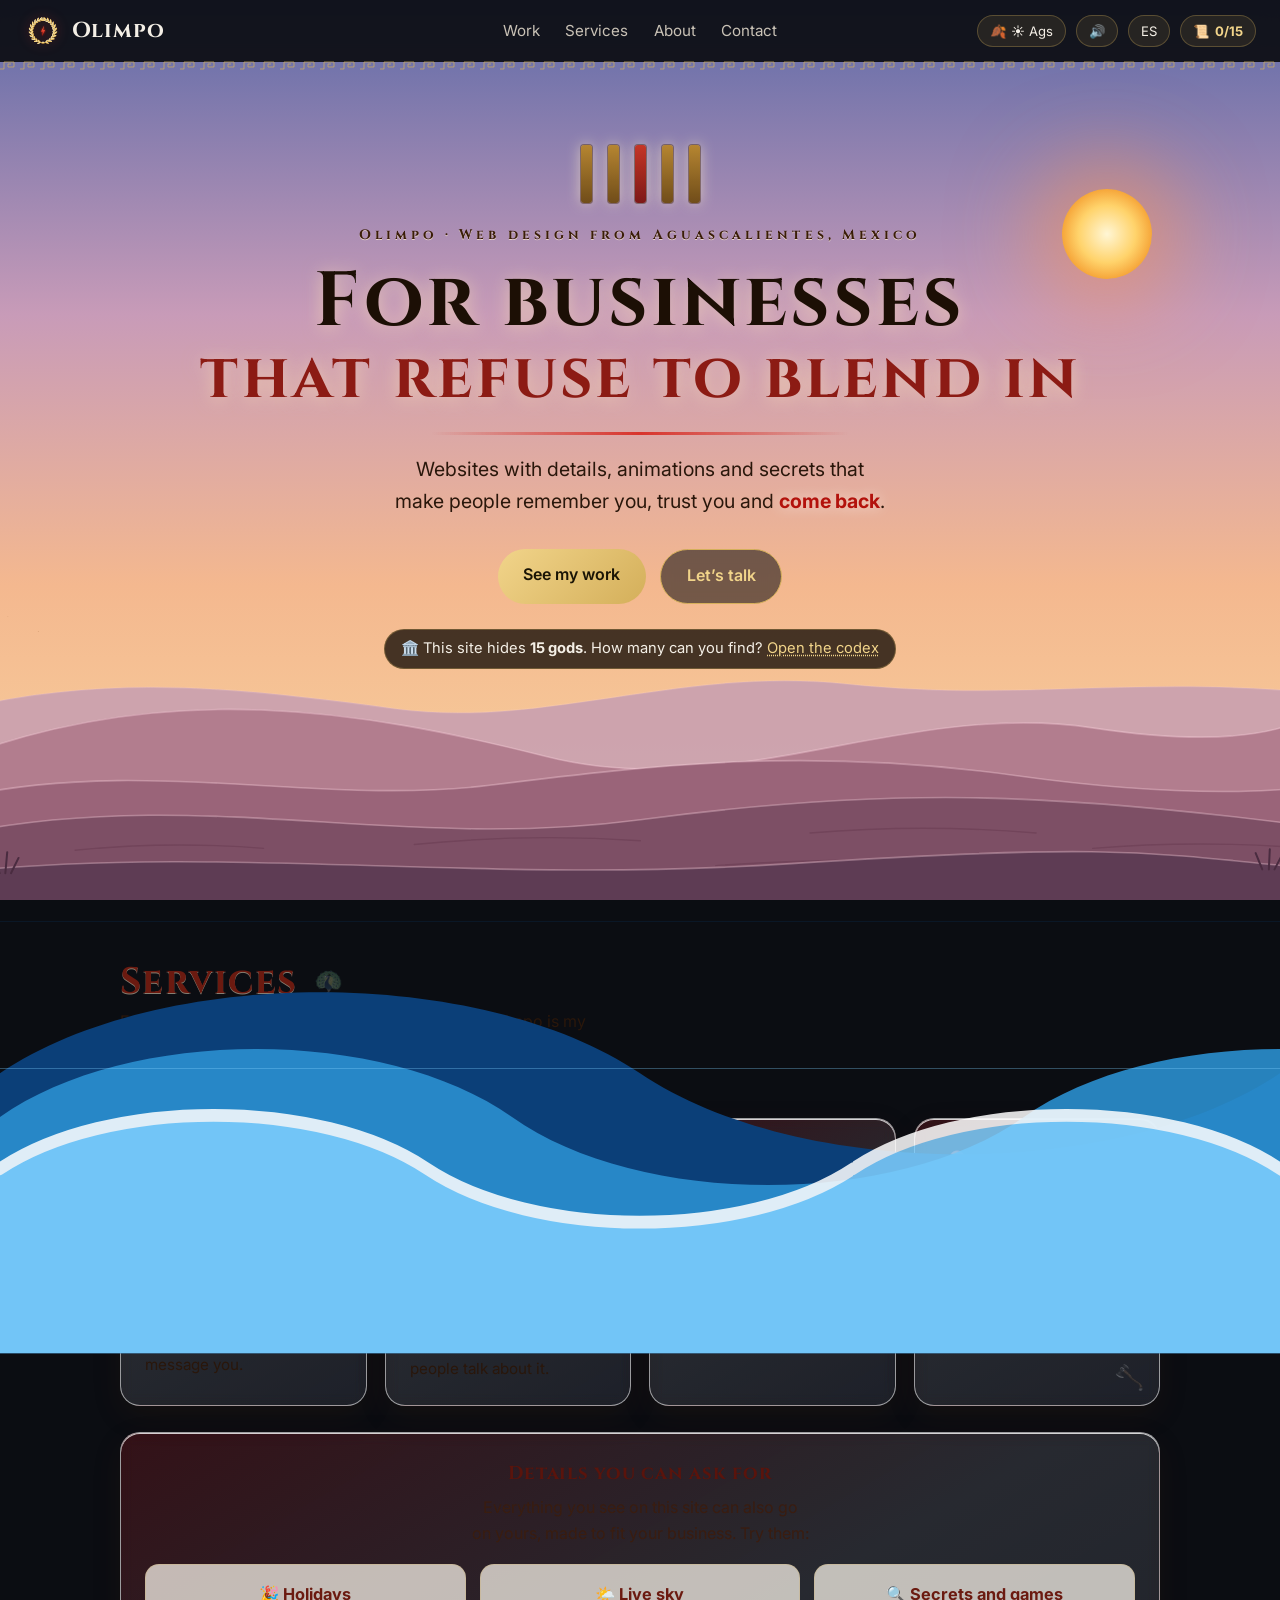
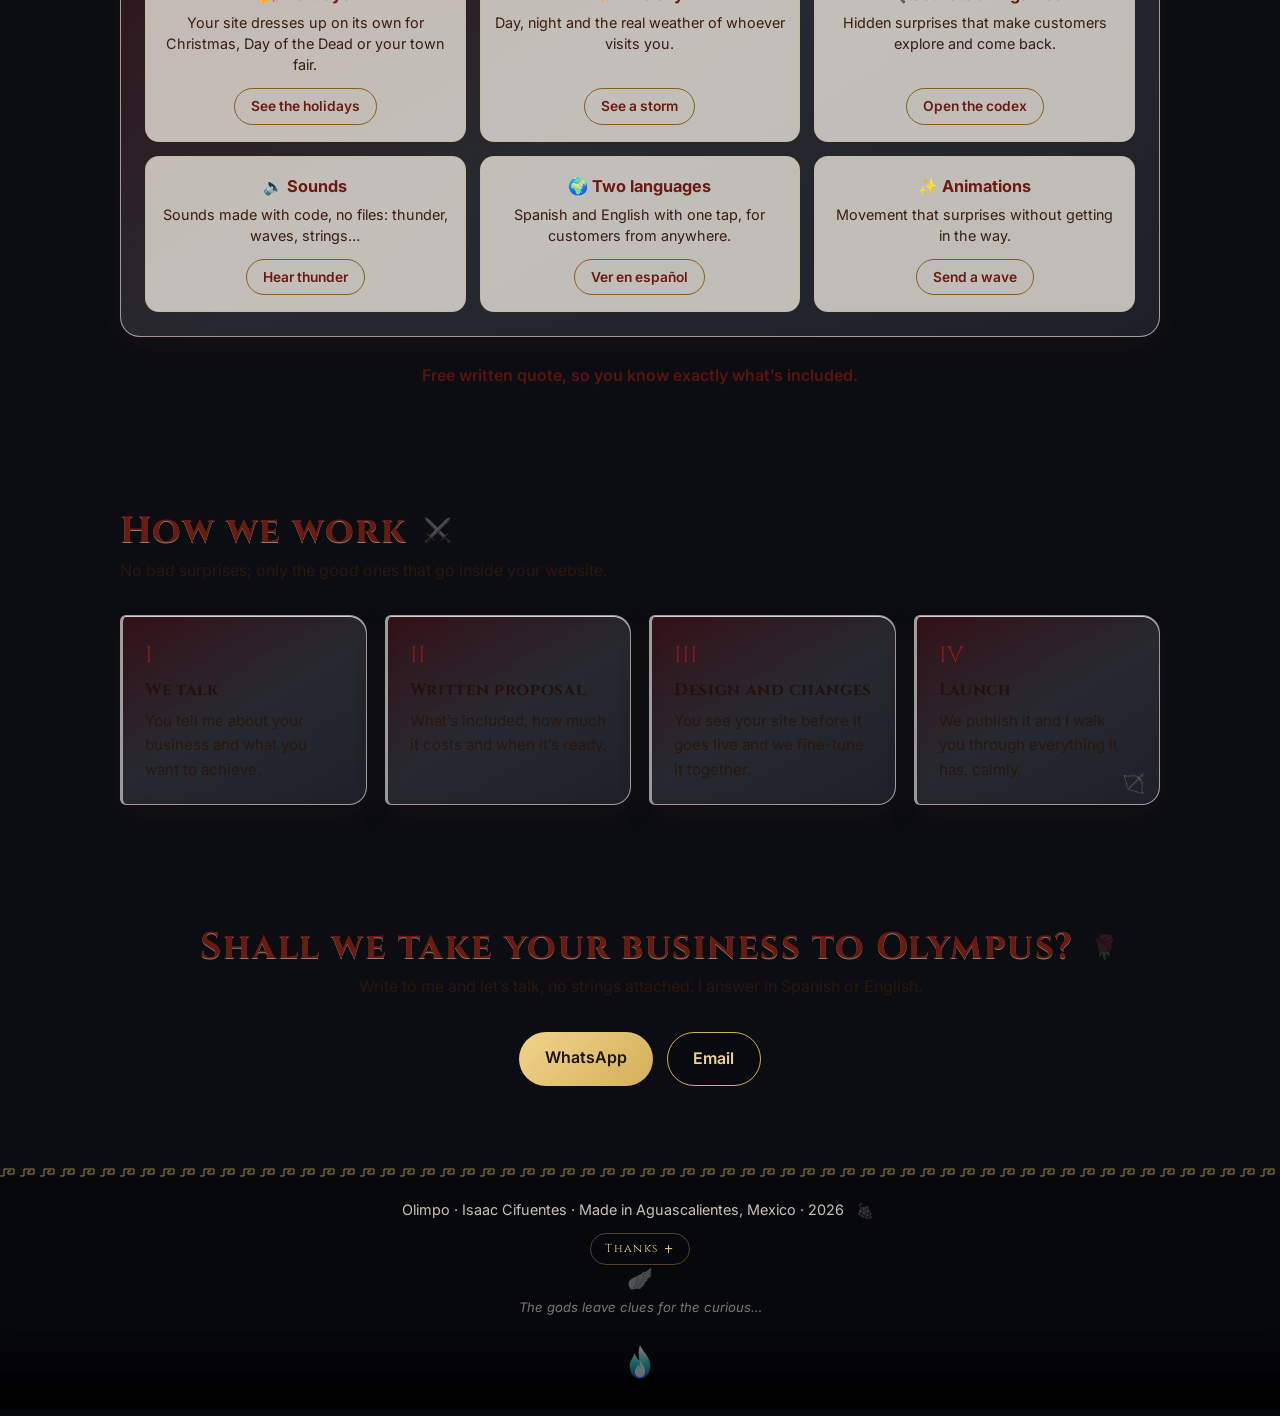
==== index.html @ 86f8772b "Cadena en U, sonido de acero, luna despejada, rueda con base real y cohetes solo del cielo - Cadenas" ====
<!doctype html>
<html lang="es">
<head>
<meta charset="utf-8">
<meta name="viewport" content="width=device-width, initial-scale=1">
<title>Olimpo · Diseño web en Aguascalientes</title>
<meta name="description" content="Olimpo, de Isaac Cifuentes: páginas web para negocios de Aguascalientes que no quieren ser uno más. Con detalles, animaciones y secretos para los curiosos.">
<meta property="og:type" content="website">
<meta property="og:url" content="https://codecap2.github.io/">
<meta property="og:title" content="Olimpo · Para negocios que no quieren ser uno más">
<meta property="og:description" content="Páginas web hechas en Aguascalientes, con detalles, animaciones y secretos para los curiosos. ¿Te atreves a explorar el Olimpo?">
<meta property="og:image" content="https://codecap2.github.io/img/vista-previa.png?v=5">
<meta property="og:image:alt" content="Olimpo · Para negocios que no quieren ser uno más · Diseño web en Aguascalientes">
<meta property="og:image:width" content="1200">
<meta property="og:image:height" content="630">
<meta name="twitter:card" content="summary_large_image">
<meta name="theme-color" content="#0b0d12">
<link rel="icon" href="img/favicon.svg" type="image/svg+xml">
<link rel="preconnect" href="https://fonts.googleapis.com">
<link rel="preconnect" href="https://fonts.gstatic.com" crossorigin>
<link href="https://fonts.googleapis.com/css2?family=Cinzel:wght@500;700&family=Inter:wght@400;500;600&display=swap" rel="stylesheet">
<link rel="stylesheet" href="css/estilo.css?v=20261105q">
</head>
<body class="noche">
<svg width="0" height="0" style="position:absolute" aria-hidden="true">
  <defs>
    <linearGradient id="gHielo" x1="0" y1="0" x2="1" y2="1"><stop offset="0" stop-color="#f2fbff"/><stop offset=".45" stop-color="#9edcff"/><stop offset="1" stop-color="#2f7fc1"/></linearGradient>
    <linearGradient id="gMango" x1="0" y1="0" x2="1" y2="0"><stop offset="0" stop-color="#5a3519"/><stop offset=".5" stop-color="#8a5a2e"/><stop offset="1" stop-color="#4a2a12"/></linearGradient>
    <linearGradient id="gPiedra" x1="0" y1="0" x2="1" y2="1"><stop offset="0" stop-color="#cfc9bf"/><stop offset=".45" stop-color="#8d877e"/><stop offset="1" stop-color="#4f4a44"/></linearGradient>
    <symbol id="iHacha" viewBox="0 0 64 64">
      <!-- Hacha de piedra: mango de madera con cuero, cabeza de piedra tallada amarrada con cuerda -->
      <rect x="35" y="5" width="6" height="56" rx="2.2" fill="url(#gMango)" stroke="#2e1a0a" stroke-width="1"/>
      <path d="M34.6 44 h6.8 M34.6 47.5 h6.8 M34.6 51 h6.8 M34.6 54.5 h6.8" stroke="#3a2412" stroke-width="1.6" opacity=".7"/>
      <path d="M36 8 L22 4.5 L12 8 Q6.5 19 9.5 32.5 L21 30 L36 23 Z" fill="url(#gPiedra)" stroke="#3a3632" stroke-width="1.1" stroke-linejoin="round"/>
      <path d="M12 8 Q6.5 19 9.5 32.5" stroke="#e8e3da" stroke-width="1.4" fill="none" opacity=".8"/>
      <path d="M16 12 l3 2 M14 20 l4 1 M17 26 l3 -1 M24 10 l2 3 M26 19 l3 1" stroke="#5e5952" stroke-width="1" opacity=".75" stroke-linecap="round"/>
      <circle cx="21" cy="16" r=".9" fill="#5e5952"/><circle cx="27" cy="24" r=".8" fill="#5e5952"/><circle cx="15" cy="27" r=".7" fill="#e8e3da"/>
      <path d="M33.5 9 L42.5 13 M33.5 13 L42.5 9 M33.5 17 L42.5 21 M33.5 21 L42.5 17" stroke="#c9a26a" stroke-width="1.5" stroke-linecap="round"/>
    </symbol>
    <symbol id="iHachaHielo" viewBox="0 0 64 64">
      <rect x="35" y="5" width="6" height="56" rx="2.2" fill="#a9dcf5" stroke="#5aa8d8" stroke-width="1"/>
      <path d="M36 8 L22 4.5 L12 8 Q6.5 19 9.5 32.5 L21 30 L36 23 Z" fill="url(#gHielo)" stroke="#e6f7ff" stroke-width="1.2" stroke-linejoin="round"/>
      <path d="M12 8 Q6.5 19 9.5 32.5" stroke="#ffffff" stroke-width="2" fill="none"/>
      <path d="M18 10 l4 8 M24 9 l3 6 M14 22 l6 3" stroke="#ffffff" stroke-width="1" opacity=".7"/>
      <path d="M33.5 9 L42.5 13 M33.5 13 L42.5 9 M33.5 17 L42.5 21 M33.5 21 L42.5 17" stroke="#e6f7ff" stroke-width="1.5" stroke-linecap="round"/>
    </symbol>
  </defs>
</svg>

<div id="escenario" aria-hidden="true">
  <div class="capa c-noche"></div><div class="capa c-amanecer"></div><div class="capa c-dia"></div><div class="capa c-atardecer"></div>
  <div class="nube" style="top:10vh;animation-delay:-10s"></div>
  <div class="nube" style="top:22vh;animation-delay:-45s;transform:scale(.7)"></div>
  <canvas id="particulas"></canvas>
  <div id="paisaje">
    <!-- Una ventana al desierto del Olimpo: cinco capas de dunas, de las más lejanas (claras y brumosas) a las de enfrente, y aves.
         Cada capa se mueve distinto con el cursor y al bajar (paralaje), para que se sienta la profundidad. -->
    <svg class="capa-p p-montes" viewBox="0 0 1440 320" preserveAspectRatio="none">
      <path class="m1" d="M0 150 C 160 118 300 132 460 150 S 760 112 940 128 S 1240 120 1440 136 V320 H0Z"/>
      <path class="cresta" d="M0 150 C 160 118 300 132 460 150 S 760 112 940 128 S 1240 120 1440 136"/>
    </svg>
    <svg class="capa-p p-lejos dunas" viewBox="0 0 1440 320" preserveAspectRatio="none">
      <path class="d1" d="M0 170 C 220 90 420 120 620 170 S 1000 110 1200 140 1440 120 1440 120 V320 H0Z"/>
      <path class="cresta" d="M0 170 C 220 90 420 120 620 170 S 1000 110 1200 140 1440 120 1440 120"/>
    </svg>
    <svg class="capa-p p-medio" viewBox="0 0 1440 320" preserveAspectRatio="none">
      
      <path class="d2" d="M0 212 C 200 170 380 222 560 200 S 900 160 1120 190 1440 200 1440 200 V320 H0Z"/>
      <path class="cresta" d="M0 212 C 200 170 380 222 560 200 S 900 160 1120 190 1440 200 1440 200"/>
    </svg>
    <svg class="capa-p p-cerca" viewBox="0 0 1440 320" preserveAspectRatio="none">
      <path class="d3" d="M0 250 C 260 200 460 270 720 236 S 1150 206 1440 244 V320 H0Z"/>
      <path class="cresta" d="M0 250 C 260 200 460 270 720 236 S 1150 206 1440 244"/>
      <path class="ondas" d="M120 268 Q220 258 320 266 M480 262 Q600 250 720 258 M900 250 Q1020 240 1140 250 M1200 266 Q1300 258 1400 264 M260 290 Q380 280 500 288 M800 284 Q940 274 1080 282"/>
    </svg>
    <svg class="capa-p p-frente" viewBox="0 0 1440 320" preserveAspectRatio="none">
      <path class="d4" d="M0 290 C 300 262 540 304 880 282 S 1260 270 1440 288 V320 H0Z"/>
      <path class="cresta" d="M0 290 C 300 262 540 304 880 282 S 1260 270 1440 288"/>
      <path class="pasto" d="M40 292 l-6 -18 M46 292 l2 -22 M52 292 l8 -16 M1380 288 l-7 -17 M1387 288 l1 -21 M1393 288 l8 -15"/>
    </svg>
    <div class="aves"><svg viewBox="0 0 120 40"><path d="M0 14 q8 -8 16 0 q8 -8 16 0 M40 6 q6 -6 12 0 q6 -6 12 0 M70 22 q7 -7 14 0 q7 -7 14 0"/></svg></div>
  </div>
  <div id="neblina"></div>
</div>
<div id="astros"><button id="sol" class="astro" type="button" aria-label="El sol"></button><button id="luna" class="astro" type="button" aria-label="La luna"></button></div>
<canvas id="frente" aria-hidden="true"></canvas>
<div id="destello" aria-hidden="true"></div>
<div id="ola" aria-hidden="true"><div class="capa-ola o1"></div><div class="capa-ola o2"></div><div class="capa-ola o3"></div></div>
<div id="pavo" aria-hidden="true"></div>
<div id="tajo" class="tajo" aria-hidden="true"></div>
<div id="tajo2" class="tajo" aria-hidden="true"></div>
<div id="escudo" aria-hidden="true"><svg viewBox="0 0 260 260"><defs><radialGradient id="eCara" cx="40%" cy="35%" r="75%"><stop offset="0" stop-color="#f6dea6"/><stop offset=".5" stop-color="#c8963c"/><stop offset="1" stop-color="#6e4a1c"/></radialGradient><linearGradient id="eBorde" x1="0" y1="0" x2="1" y2="1"><stop offset="0" stop-color="#e2bc74"/><stop offset=".5" stop-color="#8a5f26"/><stop offset="1" stop-color="#3e2a0e"/></linearGradient><linearGradient id="eHoja" x1="0" y1="0" x2="1" y2="0"><stop offset="0" stop-color="#8a6a2a"/><stop offset=".5" stop-color="#fff0c4"/><stop offset="1" stop-color="#8a6a2a"/></linearGradient><linearGradient id="eAsta" x1="0" y1="0" x2="1" y2="0"><stop offset="0" stop-color="#4a2a12"/><stop offset=".5" stop-color="#8a5a2e"/><stop offset="1" stop-color="#4a2a12"/></linearGradient></defs>
<g transform="rotate(42 130 130)"><rect x="126.5" y="18" width="7" height="274" rx="2" fill="url(#eAsta)" stroke="#2e1a0a" stroke-width="1"/><path d="M130 -44 L141.5 -10 Q140 4 130 16 Q120 4 118.5 -10 Z" fill="url(#eHoja)" stroke="#5a4214" stroke-width="1.2"/><path d="M130 -40 L130 12" stroke="#6e5020" stroke-width="1.2" opacity=".7"/><rect x="125.5" y="16" width="9" height="11" rx="1.5" fill="#b8893c" stroke="#5a4214" stroke-width="1"/><path d="M126.5 292 L133.5 292 L130 312 Z" fill="#b8893c" stroke="#5a4214" stroke-width="1"/></g>
<circle cx="130" cy="130" r="98" fill="url(#eBorde)" stroke="#2e1d08" stroke-width="3"/><circle cx="130" cy="130" r="82" fill="url(#eCara)" stroke="#5a3a14" stroke-width="2"/><circle cx="130" cy="130" r="66" fill="none" stroke="#a87a34" stroke-width="1.2" opacity=".55"/>
<g fill="#f6dc95" stroke="#5a3a14" stroke-width=".8"><circle cx="130" cy="40" r="4"/><circle cx="130" cy="220" r="4"/><circle cx="40" cy="130" r="4"/><circle cx="220" cy="130" r="4"/><circle cx="66.4" cy="66.4" r="4"/><circle cx="193.6" cy="66.4" r="4"/><circle cx="66.4" cy="193.6" r="4"/><circle cx="193.6" cy="193.6" r="4"/><circle cx="46.8" cy="95.6" r="3.4"/><circle cx="213.2" cy="95.6" r="3.4"/><circle cx="46.8" cy="164.4" r="3.4"/><circle cx="213.2" cy="164.4" r="3.4"/><circle cx="95.6" cy="46.8" r="3.4"/><circle cx="164.4" cy="46.8" r="3.4"/><circle cx="95.6" cy="213.2" r="3.4"/><circle cx="164.4" cy="213.2" r="3.4"/></g>
<linearGradient id="eLambda" x1="0" y1="0" x2="1" y2="1"><stop offset="0" stop-color="#e8402e"/><stop offset=".55" stop-color="#c8261c"/><stop offset="1" stop-color="#8e140e"/></linearGradient><path d="M130 70 L174 178 L187 178 L187 190 L139 190 L139 178 L150 178 L130 122 L103 178 L109 178 L109 190 L74 190 L74 178 L87 178 Z" fill="url(#eLambda)" stroke="#5e100c" stroke-width="2.6" stroke-linejoin="miter"/><path d="M134 82 L168 170" stroke="#ff9a7a" stroke-width="2" opacity=".5" stroke-linecap="round"/>
<path d="M70 108 Q80 80 108 66" stroke="#fff6dc" stroke-width="5" fill="none" opacity=".35" stroke-linecap="round"/></svg></div>
<div id="escarcha" aria-hidden="true"></div>
<div class="puerta izq" aria-hidden="true"></div>
<div class="puerta der" aria-hidden="true"></div>
<div id="aviso" role="status" aria-live="polite"></div>

<nav>
  <div class="barra-nav">
    <div class="lado izq">
      <span class="logo"><button id="rayo" class="secreto" type="button" aria-label="El templo del rayo" data-en-aria="The temple of the thunderbolt"><img class="marca" src="img/logo.svg" alt="" width="32" height="32"></button><a id="irInicio" href="#" style="color:inherit;text-decoration:none">Olimpo</a></span>
    </div>
    <ul>
      <li><a href="#trabajos" data-templo="trabajos" data-en="Work">Trabajos</a></li>
      <li><a href="#servicios" data-en="Services">Servicios</a></li>
      <li><a href="#sobre-mi" data-templo="sobre-mi" data-en="About">Sobre mí</a></li>
      <li><a href="#contacto" data-en="Contact">Contacto</a></li>
    </ul>
    <div class="lado der">
      <button id="chipClima" class="chip" type="button" title="El clima de donde estás, en vivo" data-en-title="Live weather where you are"><span class="ico">🍂</span><span class="txt">Ags</span></button>
      <button id="btnSonido" class="chip" type="button" aria-label="Encender sonido" title="Sonido" data-en-title="Sound">🔇</button>
      <button id="btnIdioma" class="chip" type="button" aria-label="Read in English">EN</button>
      <button id="btnCodice" class="chip" type="button" title="Códice del Olimpo" data-en-title="Codex of Olympus">📜 <b><span id="cuenta">0</span>/15</b></button>
    </div>
  </div>
</nav>

<header class="portada" id="inicio">
  <div class="envoltura">
    <div class="columnas" aria-hidden="true"><span></span><span></span><span></span><span></span><span></span></div>
    <div class="antetitulo" data-en="Olimpo · Web design from Aguascalientes, Mexico">Olimpo · Diseño web en Aguascalientes</div>
    <h1 data-en="For businesses<em>that refuse to blend&nbsp;in</em>">Para negocios<em>que no quieren ser uno&nbsp;más</em></h1>
    <p data-en="Websites with details, animations and secrets that make people remember you, trust you and <strong class=&quot;vuelvan&quot;>come back</strong>.">Páginas web con detalles, animaciones y secretos que hacen que te recuerden, te escriban y <strong class="vuelvan">vuelvan</strong>.</p>
    <div class="botones">
      <a class="boton oro" href="#trabajos" data-templo="trabajos" data-en="See my work">Ver mis trabajos</a>
      <a class="boton linea" href="#contacto" data-en="Let’s talk">Platiquemos</a>
    </div>
    <div class="reto"><span data-en="🏛️ This site hides <b>15 gods</b>. How many can you find?">🏛️ Este sitio esconde <b>15 dioses</b>. ¿Cuántos encuentras?</span> <button type="button" id="abrirReto" data-en="Open the codex">Abre el códice</button></div>
  </div>
</header>

<main>
<section id="servicios">
  <div class="envoltura">
    <div class="titulo-fila aparece"><h2 data-en="Services">Servicios</h2><button class="secreto" data-dios="hera" type="button" aria-label="Pluma de pavo real" data-en-aria="Peacock feather">🦚</button></div>
    <p class="sub aparece" data-en="From a simple digital card to a website full of life. Olimpo is my personal style (I love Greek mythology and the little details); your website will have its own, made to fit your business.">Desde una tarjeta digital sencilla hasta una página llena de vida. Olimpo es mi estilo personal (me encantan la mitología griega y los detalles); tu página tendrá el suyo, hecho a la medida de tu negocio.</p>
    <div class="servicios">
      <div class="servicio vidrio aparece"><div class="icono">📇</div><h3 data-en="Simple page">Página sencilla</h3><p data-en="One page with who you are, your services, photos, map, hours and a WhatsApp button, so customers find you and message you.">Una sola página con quién eres, tus servicios, fotos, mapa, horario y botón de WhatsApp, para que te encuentren y te escriban.</p></div>
      <div class="servicio vidrio aparece"><div class="icono">✨</div><h3 data-en="Full site with magic">Página completa con magia</h3><p data-en="Several sections, animations, a gallery and a hidden secret designed just for your business, so people talk about it.">Varias secciones, animaciones, galería y un secreto escondido pensado solo para tu negocio, para que la gente hable de él.</p></div>
      <div class="servicio vidrio aparece"><div class="icono">🛠️</div><h3 data-en="Monthly care">Mantenimiento mensual</h3><p data-en="I update your prices, photos or hours and make sure everything keeps working, so you don’t have to worry.">Cambio tus precios, fotos u horarios y reviso que todo siga funcionando, para que tú no te preocupes.</p></div>
      <div class="servicio vidrio aparece" id="tarjetaExtras"><div class="icono">📍</div><h3 data-en="Extras">Extras</h3><p data-en="Google Maps listing, QR codes, business cards and your own domain (yourbusiness.com).">Ficha de Google Maps, códigos QR, tarjetas de presentación y dominio propio (tunegocio.com).</p><button class="secreto esquina" id="hacha" type="button" aria-label="Un hacha de acero" data-en-aria="A steel axe"><img src="img/hacha-metal.png" alt="" width="64" height="64"></button></div>
    </div>
    <div class="detalles vidrio aparece" id="detalles">
      <h3 data-en="Details you can ask for">Detalles que puedes pedir</h3>
      <p class="sub" data-en="Everything you see on this site can also go on yours, made to fit your business. Try them:">Todo lo que ves en esta página también puede ir en la tuya, hecho a la medida de tu negocio. Pruébalos:</p>
      <div class="detalles-grid">
        <div class="detalle"><b data-en="🎉 Holidays">🎉 Fiestas</b><span data-en="Your site dresses up on its own for Christmas, Day of the Dead or your town fair.">Tu página se viste sola para Navidad, Día de Muertos o la feria de tu ciudad.</span><a class="probar" href="?fiesta=navidad" data-en="See the holidays">Ver las fiestas</a></div>
        <div class="detalle"><b data-en="🌤️ Live sky">🌤️ Cielo en vivo</b><span data-en="Day, night and the real weather of whoever visits you.">El día, la noche y el clima real de quien te visita.</span><a class="probar" href="?hora=noche&amp;clima=tormenta#detalles" data-en="See a storm">Ver una tormenta</a></div>
        <div class="detalle"><b data-en="🔍 Secrets and games">🔍 Secretos y juegos</b><span data-en="Hidden surprises that make customers explore and come back.">Sorpresas escondidas que hacen que tus clientes exploren y regresen.</span><button class="probar" type="button" data-probar="codice" data-en="Open the codex">Abrir el códice</button></div>
        <div class="detalle"><b data-en="🔊 Sounds">🔊 Sonidos</b><span data-en="Sounds made with code, no files: thunder, waves, strings…">Sonidos hechos con código, sin archivos: truenos, olas, cuerdas…</span><button class="probar" type="button" data-probar="trueno" data-en="Hear thunder">Escuchar un trueno</button></div>
        <div class="detalle"><b data-en="🌍 Two languages">🌍 Dos idiomas</b><span data-en="Spanish and English with one tap, for customers from anywhere.">Español e inglés con un toque, para clientes de cualquier lugar.</span><button class="probar" type="button" data-probar="idioma" data-en="Ver en español">See it in English</button></div>
        <div class="detalle"><b data-en="✨ Animations">✨ Animaciones</b><span data-en="Movement that surprises without getting in the way.">Movimiento que sorprende sin estorbar.</span><button class="probar" type="button" data-probar="ola" data-en="Send a wave">Mandar una ola</button></div>
      </div>
    </div>
    <p class="nota aparece" data-en="Free written quote, so you know exactly what’s included.">Cotización sin costo y por escrito, para que sepas exactamente qué incluye.</p>
  </div>
</section>

<section id="como-trabajo">
  <div class="envoltura">
    <div class="titulo-fila aparece"><h2 data-en="How we work">Cómo trabajamos</h2><button class="secreto" data-dios="ares" type="button" aria-label="Espadas cruzadas" data-en-aria="Crossed swords">⚔️</button></div>
    <p class="sub aparece" data-en="No bad surprises; only the good ones that go inside your website.">Sin sorpresas feas; solo las bonitas que van dentro de tu página.</p>
    <div class="pasos">
      <div class="paso vidrio aparece"><h3 data-en="We talk">Platicamos</h3><p data-en="You tell me about your business and what you want to achieve.">Me cuentas de tu negocio y de lo que quieres lograr.</p></div>
      <div class="paso vidrio aparece"><h3 data-en="Written proposal">Propuesta por escrito</h3><p data-en="What’s included, how much it costs and when it’s ready.">Qué incluye, cuánto cuesta y cuándo queda.</p></div>
      <div class="paso vidrio aparece"><h3 data-en="Design and changes">Diseño y cambios</h3><p data-en="You see your site before it goes live and we fine-tune it together.">Ves tu página antes de publicarla y la ajustamos juntos.</p></div>
      <div class="paso vidrio aparece"><h3 data-en="Launch">Entrega</h3><p data-en="We publish it and I walk you through everything it has, calmly.">La publicamos y te explico todo lo que tiene, con calma.</p><button class="secreto esquina" data-dios="artemisa" type="button" aria-label="Un arco" data-en-aria="A bow">🏹</button></div>
    </div>
  </div>
</section>

<section id="contacto" class="contacto">
  <div class="envoltura">
    <div class="titulo-fila aparece"><h2 data-en="Shall we take your business to Olympus?">¿Subimos tu negocio al Olimpo?</h2><button class="secreto" data-dios="afrodita" type="button" aria-label="Una rosa" data-en-aria="A rose">🌹</button></div>
    <p class="sub aparece" data-en="Write to me and let’s talk, no strings attached. I answer in Spanish or English.">Escríbeme y platicamos sin compromiso.</p>
    <div class="botones aparece">
      <a class="boton oro" id="btnWhats" href="#contacto" target="_blank" rel="noopener">WhatsApp</a>
      <a class="boton linea" id="btnCorreo" href="#contacto" target="_blank" rel="noopener" data-en="Email">Correo</a>
    </div>
  </div>
</section>
</main>

<footer>
  <div class="envoltura">
    <div class="fila-pie"><span data-en="Olimpo · Isaac Cifuentes · Made in Aguascalientes, Mexico · 2026">Olimpo · Isaac Cifuentes · Hecho en Aguascalientes · 2026</span> <button class="secreto" data-dios="dioniso" type="button" aria-label="Unas uvas" data-en-aria="Some grapes">🍇</button></div>
    <details class="gracias">
      <summary data-en="Thanks">Agradecimientos</summary>
      <p data-en="Olimpo is designed and coded by hand. To make the world of the gods look and sound real, these creators support us with free licenses. Thank you!">Olimpo se diseña y se programa a mano. Para que el mundo de los dioses se vea y suene real, estos creadores nos apoyan con licencias libres. ¡Gracias!</p>
      <ul>
        <li data-en="Axe illustration: dgim-studio, on Magnific">Ilustración del hacha: dgim-studio, en Magnific</li>
        <li data-en="Chains illustration: upklyak, on Magnific">Ilustración de las cadenas: upklyak, en Magnific</li>
        <li data-en="Silhouettes: Openclipart (public domain)">Siluetas: Openclipart (dominio público)</li>
        <li data-en="Independence Day mariachi: MFCC, on Pixabay">Mariachi de Fiestas Patrias: MFCC, en Pixabay</li>
        <li data-en="Day of the Dead guitar: drippeados, on Pixabay">Guitarra de Día de Muertos: drippeados, en Pixabay</li>
        <li data-en="San Marcos Fair brass band: JuliusH, on Pixabay">Banda de la Feria de San Marcos: JuliusH, en Pixabay</li>
        <li data-en="Fireworks, desert wind and crickets: Mixkit">Cohetes, viento del desierto y grillos: Mixkit</li>
      </ul>
    </details>
    <button id="sandalia" class="secreto" type="button" aria-label="Sandalia alada" data-en-aria="Winged sandal">🪽</button>
    <div class="pista" data-en="The gods leave clues for the curious…">Los dioses dejan pistas para los curiosos…</div>
  </div>
  <div class="abismo"><button id="llama" class="secreto" type="button" aria-label="Una llama en el abismo" data-en-aria="A flame in the abyss"><svg viewBox="0 0 40 56" aria-hidden="true"><defs><linearGradient id="fHades" x1="0" y1="1" x2="0" y2="0"><stop offset="0" stop-color="#1b4fd8"/><stop offset=".45" stop-color="#2fd6d0"/><stop offset=".85" stop-color="#e8fffd"/><stop offset="1" stop-color="#ffffff"/></linearGradient></defs><path d="M20 2 C26 14 36 20 36 34 C36 46 29 54 20 54 C11 54 4 46 4 34 C4 26 9 22 12 14 C14 22 17 24 19 25 C18 16 17 10 20 2 Z" fill="url(#fHades)"/><path d="M20 26 C24 32 28 36 28 42 C28 48 24 52 20 52 C16 52 12 48 12 43 C12 38 16 36 18 31 C19 35 20 36 21 36 C20 33 19 30 20 26 Z" fill="#ffffff" opacity=".85"/></svg></button></div>
</footer>

<!-- ===== Templo de los trabajos ===== -->
<div class="templo" id="templo-trabajos" role="region" aria-label="Templo de los trabajos" data-en-aria="Temple of work" tabindex="-1">
  <div class="interior">
    <button class="salir" type="button" data-en="← Leave the temple">← Salir del templo</button>
    <div class="friso"></div>
    <div class="titulo-fila"><h2 data-en="Work">Trabajos</h2><button class="secreto" data-dios="poseidon" type="button" aria-label="Tridente" data-en-aria="Trident">🔱</button></div>
    <p class="sub" data-en="Every website is different, but they all share one thing: a detail that makes people smile. Each one has its own identity, made for its business.">Cada página es distinta, pero todas tienen algo en común: un detalle que hace sonreír. Cada una tiene su propia identidad, hecha para su negocio.</p>
    <div class="trabajos">
      <article class="tarjeta">
        <a href="https://codecap2.github.io/mantenimiento-integral/" target="_blank" rel="noopener"><img src="img/mantenimiento-integral.png?v=2" alt="Vista previa de la página de Mantenimiento Integral" data-en-aria="Preview of the Mantenimiento Integral website" loading="lazy"></a>
        <div class="cuerpo">
          <span class="etiqueta" data-en="Full website · 2026 · in Spanish">Página completa · 2026</span>
          <h3>Mantenimiento Integral</h3>
          <p style="color:var(--gris);margin:0" data-en="Plumbing, electrical work and painting, by a painter and decorator with more than 20 years of experience.">Fontanería, electricidad y pintura, de un pintor y decorador con más de 20 años de experiencia.</p>
          <p class="caso" data-en="<b>The challenge:</b> a local trade business with no online presence, whose customers only found it by word of mouth.<br><b>The solution:</b> a site that shows its specialties clearly, puts WhatsApp one tap away and is memorable thanks to its details:">
            <b>El reto:</b> un negocio de oficios local sin presencia en internet, al que solo llegaban por recomendación.<br><b>La solución:</b> una página que muestra sus especialidades con claridad, pone el WhatsApp a un toque y se recuerda por sus detalles:</p>
          <ul>
            <li data-en="Water that fills the page as you scroll 💧">Agua que va llenando la página al bajar 💧</li>
            <li data-en="Rubber ducks with home tips 🦆">Patitos de hule con consejos 🦆</li>
            <li data-en="A light bulb with a blackout and a paint roller that changes color 💡🎨">Un foco con apagón y un rodillo que cambia de color 💡🎨</li>
            <li data-en="Custom QR codes and a WhatsApp link preview">Códigos QR personalizados y vista previa para WhatsApp</li>
          </ul>
          <a class="boton oro" href="https://codecap2.github.io/mantenimiento-integral/" target="_blank" rel="noopener" data-en="Visit the website ↗">Visitar la página ↗</a>
        </div>
      </article>
      <article class="tarjeta">
        <a href="demos/artista/" target="_blank" rel="noopener"><img src="demos/artista/vista-previa.png?v=1" alt="Vista previa de la página de artista Estudio Aurora" data-en-aria="Preview of the Estudio Aurora artist page" loading="lazy"></a>
        <div class="cuerpo">
          <span class="etiqueta" data-en="Concept · Artist page · 2026">Concepto · Página de artista · 2026</span>
          <h3>Estudio Aurora</h3>
          <p style="color:var(--gris);margin:0" data-en="A sample page for an illustrator, made to show what an artist’s site can be. The artist and the artworks are fictional: the art is generated with code.">Una página de muestra para una ilustradora, hecha para enseñar cómo puede ser el sitio de un artista. La artista y las obras son ficticias: el arte se genera con código.</p>
          <ul>
            <li data-en="Portfolio with filters by category and a viewer for each piece 🖼️">Portafolio con filtros por categoría y visor para cada obra 🖼️</li>
            <li data-en="Commissions with prices, process and FAQ 🎨">Comisiones con precios, proceso y preguntas frecuentes 🎨</li>
            <li data-en="A light, artistic style, very different from mine ✨">Un estilo claro y artístico, muy distinto al mío ✨</li>
            <li data-en="And of course, a secret: look for the brush 😉">Y claro, un secreto: busca el pincel 😉</li>
          </ul>
          <a class="boton oro" href="demos/artista/" target="_blank" rel="noopener" data-en="See the demo ↗">Ver la demo ↗</a>
        </div>
      </article>
      <div class="tarjeta vacia">
        <div class="grande">🏛️</div>
        <h3 data-en="Your business here">Tu negocio aquí</h3>
        <p data-en="The next spot on Olympus is free. Shall we save it for you?">El próximo lugar del Olimpo está libre. ¿Lo apartamos para ti?</p>
        <a class="boton linea" href="#contacto" data-en="I want mine">Quiero el mío</a>
        <button class="secreto esquina" data-dios="hefesto" type="button" aria-label="Martillo" data-en-aria="Hammer">🔨</button>
      </div>
    </div>
    <div class="friso" style="margin-top:40px;margin-bottom:0"></div>
  </div>
</div>

<!-- ===== Sobre mí ===== -->
<div class="templo" id="templo-sobre-mi" role="region" aria-label="Sobre mí" data-en-aria="About me" tabindex="-1">
  <div class="interior">
    <button class="salir" type="button" data-en="← Leave the temple">← Salir del templo</button>
    <div class="friso"></div>
    <div class="sobre">
      <div class="medallon"><div class="foto"><img src="img/isaac.webp" alt="Isaac Cifuentes"></div><button class="secreto" data-dios="atenea" type="button" aria-label="Búho" data-en-aria="Owl">🦉</button></div>
      <div>
        <h2 data-en="About me">Sobre mí</h2>
        <p data-en="I’m <strong>Isaac Cifuentes</strong>, from Jesús María, Aguascalientes, Mexico. I founded Olimpo to make websites people enjoy using, not just websites that exist.">Soy <strong>Isaac Cifuentes</strong>, de Jesús María, Aguascalientes. Fundé Olimpo para hacer páginas que la gente disfrute usar, no solo que existan.</p>
        <p data-en="I used to be a teacher, and today I build solutions with artificial intelligence as a tool, while I take care of every detail myself. I like explaining things calmly and in plain words (I won eight public speaking championships, so talking is my thing). You’ll never be left with doubts about your website.">Fui docente y hoy creo soluciones usando la inteligencia artificial como herramienta, mientras yo cuido cada detalle. Me gusta explicar las cosas con calma y en palabras sencillas (gané ocho campeonatos de oratoria, así que platicar es lo mío). Nunca te vas a quedar con dudas sobre tu página.</p>
        <div class="datos">
          <span class="dato" data-en="🎤 8 public speaking titles">🎤 8 campeonatos de oratoria</span>
          <span class="dato" data-en="🤖 AI-powered development">🤖 Desarrollo con IA</span>
          <span class="dato" data-en="🧑‍🏫 Former teacher">🧑‍🏫 Fui docente</span>
          <span class="dato" data-en="🌎 English B2">🌎 Inglés B2</span>
          <button class="secreto" id="cadenas" type="button" aria-label="Unas cadenas viejas" data-en-aria="Some old chains" style="font-size:1.25rem">⛓️</button>
        </div>
      </div>
    </div>
    <div class="friso" style="margin-top:40px;margin-bottom:0"></div>
  </div>
</div>
<div class="columna-t izq" aria-hidden="true"><div class="capitel"></div><div class="fuste"></div><div class="basa"></div></div>
<div class="columna-t der" aria-hidden="true"><div class="capitel"></div><div class="fuste"></div><div class="basa"></div></div>

<div id="codice" role="dialog" aria-modal="true" aria-labelledby="tituloCodice">
  <div class="pergamino">
    <div class="cabeza">
      <div><h2 id="tituloCodice" data-en="📜 Codex of Olympus">📜 Códice del Olimpo</h2><div style="color:var(--gris);font-size:.9rem" data-en="Find the 15 gods hidden across the site (inside the temples too). Each one brings a hint, a short myth… and a fun fact when you flip its card.">Encuentra a los 15 dioses escondidos en el sitio (también dentro de los templos). Cada uno trae una pista, un relato… y un dato curioso al voltear su tarjeta.</div></div>
      <button class="cerrar" type="button" id="cerrarCodice" aria-label="Cerrar" data-en-aria="Close">✕</button>
    </div>
    <div class="barra"><i id="progreso"></i></div>
    <div class="dioses" id="listaDioses"></div>
    <div class="recompensa" id="recompensa"></div>
    <div style="text-align:center;margin-top:14px"><button type="button" class="salir" id="reiniciarAventura" style="margin:0" data-en="🔄 Start over">🔄 Empezar de nuevo</button></div>
  </div>
</div>

<script src="js/idioma.js?v=20261105q"></script>
<script src="js/sonido.js?v=20261105q"></script>
<script src="js/cielo.js?v=20261105q"></script>
<script src="js/panteon.js?v=20261105q"></script>
<script src="js/fiestas.js?v=20261105q"></script>
<script src="js/detalles.js?v=20261105q"></script>
</body>
</html>
---- css/estilo.css ----
:root {
  --piedra: #0b0d12; --piedra2: #151821;
  --marmol: #f4efe6; --gris: #c9c2b6; --oro: #d4af5a; --oro2: #f1d48a;
  --sangre: #a3201d; --sangre2: #d8342c; --linea: rgba(212,175,90,.3); --nav: 62px;
  --greca: url("data:image/svg+xml,%3Csvg xmlns='http://www.w3.org/2000/svg' width='40' height='20' viewBox='0 0 40 20'%3E%3Cpath d='M0 18h8V4h20v10H16V8h6' fill='none' stroke='%23d4af5a' stroke-width='2' opacity='.7'/%3E%3C/svg%3E");
  --grano: url("data:image/svg+xml,%3Csvg xmlns='http://www.w3.org/2000/svg' width='160' height='160'%3E%3Cfilter id='n'%3E%3CfeTurbulence type='fractalNoise' baseFrequency='.9' numOctaves='3'/%3E%3CfeColorMatrix values='0 0 0 0 0 0 0 0 0 0 0 0 0 0 0 0 0 0 .55 0'/%3E%3C/filter%3E%3Crect width='160' height='160' filter='url(%23n)'/%3E%3C/svg%3E");
}
@media (max-width: 1080px) { :root { --nav: 86px; } }
* { box-sizing: border-box; }
html { scroll-behavior: smooth; scrollbar-width: none; background: #0b0d12; overflow-x: clip; overscroll-behavior: none; }
html::-webkit-scrollbar, .templo::-webkit-scrollbar, .pergamino::-webkit-scrollbar { display: none; }
.templo, .pergamino { scrollbar-width: none; }
body { margin: 0; background: var(--piedra); color: var(--marmol); font-family: Inter, "Segoe UI", sans-serif; line-height: 1.6; overflow-x: clip; }
a { color: var(--oro2); }
button { font: inherit; }
.envoltura { max-width: 1080px; margin: 0 auto; padding: 0 20px; }
h1, h2, h3, .logo, .cinzel { font-family: Cinzel, Georgia, serif; letter-spacing: .04em; }
h2 { font-size: clamp(1.6rem, 4vw, 2.3rem); margin: 0 0 .3em; color: var(--oro2); line-height: 1.2; text-shadow: 0 2px 18px rgba(0,0,0,.55); }
.sub { color: var(--gris); margin: 0 0 2rem; max-width: 60ch; text-shadow: 0 1px 10px rgba(0,0,0,.6); }
.secreto { display: inline-flex; align-items: center; justify-content: center; background: none; border: 0; padding: 4px; cursor: pointer; line-height: 1; opacity: .32; transition: opacity .3s, transform .3s, filter .3s; filter: grayscale(.6); vertical-align: middle; }
.secreto:hover, .secreto:focus-visible { opacity: 1; filter: none; transform: scale(1.2) rotate(-8deg); }
.secreto.hallado { opacity: .8; filter: none; }
.secreto svg { width: 1.5em; height: 1.5em; display: block; }

/* ===== Cielo: cuatro capas que se funden suavemente ===== */
#escenario { position: fixed; inset: 0; z-index: -1; overflow: hidden; background: #05070d; }
.capa { position: absolute; inset: 0; opacity: 0; transition: opacity 2.6s ease-in-out; }
.c-noche { background: linear-gradient(#05070d, #0d1424 55%, #1a1d2b); }
.c-amanecer { background: linear-gradient(#5d6aa8, #c89bb8 35%, #f4b88f 65%, #f8d6a0); }
.c-dia { background: linear-gradient(#f6d9a2, #f0b56b 45%, #e6995a 70%, #d98a4e); }
.c-atardecer { background: linear-gradient(#2a1f4a, #8a3a5c 35%, #e2643a 65%, #f5a24a); }
body.primavera .c-dia { background: linear-gradient(#f9e1c0, #f3c08a 45%, #e8a873 72%, #d9965f); }
body.verano .c-dia { background: linear-gradient(#ffd27a, #f6a443 45%, #ec8638 70%, #d9702e); }
body.invierno .c-dia { background: linear-gradient(#e7e3dc, #e9c49a 45%, #dca47a 72%, #c98f68); }
body.invierno .c-noche { background: linear-gradient(#03060c, #0a1426 55%, #18203a); }
body.otono .c-noche { background: linear-gradient(#07070d, #161322 55%, #241a22); }
body[data-fase="noche"] .c-noche, body[data-fase="amanecer"] .c-amanecer, body[data-fase="dia"] .c-dia, body[data-fase="atardecer"] .c-atardecer { opacity: 1; }
#particulas { position: absolute; inset: 0; width: 100%; height: 100%; }
#astros { position: fixed; inset: 0; z-index: 1; pointer-events: none; }
#frente { position: fixed; inset: 0; width: 100%; height: 100%; z-index: 66; pointer-events: none; }
.astro { pointer-events: auto; position: absolute; top: clamp(150px, 21vh, 230px); right: 10vw; width: 90px; height: 90px; border-radius: 50%; border: 0; cursor: pointer; z-index: 1; transition: opacity 1.8s ease, transform 2.8s cubic-bezier(.45,.05,.55,.95), filter .3s; will-change: transform; }
.astro:hover { filter: brightness(1.15); }
#sol { background: radial-gradient(circle, #fff6d5 0%, #ffd36b 45%, #f6a73b 70%); box-shadow: 0 0 60px 20px rgba(255,200,90,.55); }
#luna { background: radial-gradient(circle at 38% 38%, #fbf7ea, #d9d3c2 60%, #b8b09c); box-shadow: 0 0 40px 8px rgba(240,235,215,.25); width: 70px; height: 70px; }
body.amanecer #sol { box-shadow: 0 0 80px 30px rgba(255,150,80,.5); }
body.atardecer #sol { transform: translateY(42vh); box-shadow: 0 0 80px 30px rgba(255,120,60,.5); }
/* Se ponen detrás de las dunas y regresan desde arriba, por detrás del menú, como si le dieran la vuelta al mundo */
.astro.ponerse { transform: translateY(82vh) !important; pointer-events: none; }
.astro.arriba { transform: translateY(-48vh) !important; pointer-events: none; }
.dunas { position: absolute; left: 0; bottom: 0; width: 100%; height: 34vh; }
.dunas path { transition: fill 2.6s ease-in-out; }
/* (los colores de las dunas ahora viven en las variables del paisaje, al final del archivo) */



#neblina { position: absolute; inset: 0; background: transparent; transition: background 2s; pointer-events: none; }
body.arena #neblina { background: rgba(214,160,96,.42); }
body.noche.arena #neblina { background: rgba(60,48,40,.45); }
body.niebla #neblina { background: rgba(200,200,205,.28); }
body.lluvia #neblina, body.tormenta #neblina { background: rgba(20,24,36,.35); }
.nube { position: absolute; width: 260px; height: 70px; border-radius: 50px; background: rgba(255,255,255,.55); filter: blur(8px); opacity: 0; transition: opacity 2s; animation: nube 70s linear infinite; }
.nube::before { content: ""; position: absolute; width: 130px; height: 90px; border-radius: 50%; background: inherit; left: 50px; top: -40px; }
body.noche .nube { background: rgba(120,130,150,.35); }
body.nublado .nube, body.lluvia .nube, body.tormenta .nube { opacity: 1; }
@keyframes nube { from { transform: translateX(-320px); } to { transform: translateX(110vw); } }
body.navidad nav::before { content: ""; position: absolute; left: 0; right: 0; bottom: -16px; height: 8px; background: radial-gradient(circle, #ff4a3d 2.5px, transparent 3px) 0 0/28px 8px, radial-gradient(circle, #ffd34d 2.5px, transparent 3px) 9px 0/28px 8px, radial-gradient(circle, #46d27a 2.5px, transparent 3px) 18px 0/28px 8px; animation: focos 1.2s steps(2) infinite; }
@keyframes focos { 50% { filter: brightness(.45); } }

/* ===== Barra simétrica con greca ===== */
nav { position: sticky; top: 0; z-index: 60; background: rgba(9,10,14,.9); backdrop-filter: blur(8px); }
nav::after { content: ""; position: absolute; left: 0; right: 0; bottom: -8px; height: 10px; background: var(--greca) repeat-x 0 0/20px 10px; pointer-events: none; }
nav .barra-nav { display: grid; grid-template-columns: minmax(0, 1fr) auto minmax(0, 1fr); align-items: center; height: 62px; gap: 12px; padding: 0 24px; }
.lado { display: flex; align-items: center; gap: 10px; }
.lado.izq { justify-self: start; } .lado.der { justify-self: end; }
.logo { font-size: 1.35rem; font-weight: 700; color: var(--marmol); text-decoration: none; display: flex; align-items: center; gap: .6rem; }
#rayo { font-size: 1.25rem; opacity: 1; filter: none; padding: 2px; }
.marca { width: 32px; height: 32px; display: block; filter: drop-shadow(0 0 6px rgba(216,52,44,.35)); }
.tarjeta .caso { color: var(--gris); font-size: .92rem; margin: .8rem 0 0; }
.tarjeta .caso b { color: var(--oro2); }
nav ul { list-style: none; display: flex; gap: 1.6rem; margin: 0; padding: 0; justify-self: center; }
nav ul a { color: var(--gris); text-decoration: none; font-size: .95rem; }
nav ul a:hover, nav ul a.activo { color: var(--oro2); }
.chip { display: inline-flex; align-items: center; gap: .35rem; background: rgba(212,175,90,.1); border: 1px solid var(--linea); color: var(--marmol); border-radius: 999px; padding: .28rem .75rem; font-size: .82rem; cursor: pointer; white-space: nowrap; height: 32px; }
.chip:hover { border-color: var(--oro); }
#btnCodice b { color: var(--oro2); }
@media (max-width: 1080px) {
  nav .barra-nav { grid-template-columns: 1fr 1fr; height: auto; padding: 10px 14px 8px; row-gap: 6px; }
  nav ul { grid-column: 1 / -1; grid-row: 2; gap: 1.2rem; }
  nav ul a { font-size: .86rem; }
}
@media (max-width: 520px) { #chipClima .txt { display: none; } .logo { font-size: 1.12rem; } .lado { gap: 6px; } .chip { padding: .25rem .55rem; } nav ul { gap: .9rem; } }

/* ===== Portada ===== */
.portada { min-height: calc(100vh - var(--nav)); display: flex; align-items: center; text-align: center; padding: 50px 0 22vh; }
.portada .envoltura { width: 100%; }
.columnas { display: flex; justify-content: center; gap: 16px; margin-bottom: 22px; }
.columnas span { width: 11px; height: 58px; border-radius: 3px; background: linear-gradient(var(--oro2), var(--oro)); opacity: 0; animation: alzar .6s ease forwards; cursor: pointer; position: relative; }
.columnas span::after { content: ""; position: absolute; inset: -8px; }
.columnas span:nth-child(2) { animation-delay: .1s } .columnas span:nth-child(3) { animation-delay: .2s; background: linear-gradient(#ff6a55, var(--sangre)); }
.columnas span:nth-child(4) { animation-delay: .3s } .columnas span:nth-child(5) { animation-delay: .4s }
body.dia .columnas span { background: linear-gradient(#b8862b, #6e4a12); box-shadow: 0 0 0 1px rgba(60,30,8,.45), 0 0 14px rgba(255,240,200,.7); }
body.dia .columnas span:nth-child(3) { background: linear-gradient(#c8321f, #7c1410); }
.columnas span.vibra { animation: vibra .5s ease; opacity: .95; }
@keyframes vibra { 0%, 100% { transform: none; } 20% { transform: translateX(-3px); } 40% { transform: translateX(3px); } 60% { transform: translateX(-2px); } 80% { transform: translateX(2px); filter: brightness(1.6); } }
@keyframes alzar { from { opacity: 0; transform: translateY(20px) scaleY(.3) } to { opacity: .95; transform: none } }
.antetitulo { font-family: Cinzel, serif; color: var(--oro2); letter-spacing: .3em; font-size: .85rem; margin-bottom: .8rem; }
.portada h1 { font-size: clamp(2.3rem, 7.4vw, 4.8rem); margin: 0; line-height: 1.1; text-shadow: 0 4px 30px rgba(0,0,0,.6); }
.portada h1 em { font-style: normal; color: var(--oro2); display: block; font-size: .82em; }
.portada h1 em::after { content: ""; display: block; width: 40%; height: 3px; margin: .3em auto 0; background: linear-gradient(90deg, transparent, var(--sangre2), transparent); }
.portada p { color: #ddd6ca; font-size: clamp(1.05rem, 2.4vw, 1.22rem); max-width: 44ch; margin: 1.2rem auto 2rem; text-shadow: 0 2px 12px rgba(0,0,0,.7); }
body.dia .portada h1 { color: #1c0f05; text-shadow: 0 2px 18px rgba(255,230,180,.6); }
body.dia .portada h1 em { color: #8c1b14; }
body.dia .portada p { color: #3d2614; text-shadow: none; }
body.dia .antetitulo { color: #6e3f12; }
.reto { display: inline-block; margin-top: 1.6rem; font-size: .92rem; color: var(--marmol); background: rgba(9,10,14,.72); border: 1px solid var(--linea); border-radius: 999px; padding: .45rem 1rem; }
.reto button { background: none; border: 0; color: var(--oro2); text-decoration: underline dotted; cursor: pointer; padding: 0; }
.botones { display: flex; gap: 14px; justify-content: center; flex-wrap: wrap; }
.boton { display: inline-block; padding: .85rem 1.6rem; border-radius: 999px; font-weight: 600; text-decoration: none; transition: transform .2s, box-shadow .2s; cursor: pointer; border: 0; }
.boton.oro { background: linear-gradient(135deg, var(--oro2), var(--oro)); color: #1a1405; }
.boton.oro:hover { transform: translateY(-2px); box-shadow: 0 10px 30px rgba(212,175,90,.35); }
.boton.linea { border: 1px solid var(--oro); color: var(--oro2); background: rgba(10,10,14,.55); backdrop-filter: blur(6px); }
.boton.linea:hover { background: rgba(212,175,90,.15); }

/* ===== Inicio: sin cajas, solo vidrio líquido sobre las dunas ===== */
main, footer { position: relative; z-index: 2; }
main > section { padding: 60px 0; }
.titulo-fila { display: flex; align-items: center; gap: 12px; margin-bottom: .3em; }
.titulo-fila h2 { margin: 0; }
.titulo-fila .secreto { font-size: 1.45rem; }
.aparece { opacity: 0; transform: translateY(28px); transition: opacity .7s ease, transform .7s ease; }
.aparece.visible { opacity: 1; transform: none; }
/* Vidrio líquido: casi transparente, con un toque de rojo intenso que se desvanece */
.vidrio { background: linear-gradient(150deg, rgba(216,32,28,.24) 0%, rgba(160,16,16,.08) 45%, rgba(255,255,255,.02) 100%); backdrop-filter: blur(7px) saturate(1.7) brightness(1.05); -webkit-backdrop-filter: blur(7px) saturate(1.7) brightness(1.05); border: 1px solid rgba(255,255,255,.2); box-shadow: inset 0 1px 0 rgba(255,255,255,.35), inset 0 -1px 0 rgba(255,255,255,.06), inset 1px 0 0 rgba(255,255,255,.08), 0 10px 30px rgba(0,0,0,.18); border-radius: 20px; }
body.dia .vidrio { background: linear-gradient(150deg, rgba(216,32,28,.2) 0%, rgba(255,240,230,.12) 50%, rgba(255,255,255,.08) 100%); border-color: rgba(255,255,255,.55); box-shadow: inset 0 1px 0 rgba(255,255,255,.8), 0 10px 30px rgba(90,40,10,.12); }
body.dia main h2 { color: #6b1a10; text-shadow: 0 1px 0 rgba(255,240,210,.5); }
body.dia main .sub, body.dia .vidrio p { color: #3a2414; text-shadow: none; }
body.dia .vidrio h3 { color: #24120a; }
body.dia .nota { color: #6b1a10; text-shadow: none; }

.servicios { display: grid; grid-template-columns: repeat(auto-fit, minmax(230px, 1fr)); gap: 18px; }
.servicio { padding: 24px; transition: transform .25s; position: relative; }
.servicio:hover { transform: translateY(-4px); }
.servicio .icono { font-size: 1.8rem; }
.servicio h3 { font-size: 1.1rem; margin: .5rem 0 .4rem; color: var(--marmol); }
.servicio p { color: var(--gris); margin: 0; font-size: .95rem; }
.nota { text-align: center; color: var(--oro2); margin: 26px 0 0; text-shadow: 0 1px 10px rgba(0,0,0,.6); }
.esquina { position: absolute; right: 10px; bottom: 8px; font-size: 1.15rem; }
.sacude { animation: sacudir .35s; }

.pasos { display: grid; grid-template-columns: repeat(auto-fit, minmax(200px, 1fr)); gap: 18px; counter-reset: paso; }
.paso { padding: 22px; position: relative; border-left: 3px solid var(--sangre2); border-radius: 6px 18px 18px 6px; }
.paso::before { counter-increment: paso; content: counter(paso, upper-roman); font-family: Cinzel, serif; color: var(--oro2); font-size: 1.4rem; display: block; }
body.dia .paso::before { color: #8c1b14; }
.paso h3 { margin: .2rem 0 .3rem; font-size: 1.05rem; color: var(--marmol); }
.paso p { margin: 0; color: var(--gris); font-size: .95rem; }
body.marcha .paso { animation: marcha .5s ease-in-out 4 alternate; }
@keyframes marcha { to { transform: translateY(-8px); border-left-color: var(--oro2); } }

.contacto { text-align: center; }
.contacto .titulo-fila { justify-content: center; }
.contacto .sub { margin-left: auto; margin-right: auto; }

footer { background: rgba(7,8,11,.82); backdrop-filter: blur(6px); padding: 22px 0 6px; text-align: center; color: var(--gris); font-size: .9rem; margin-top: 30px; }
footer::before { content: ""; position: absolute; left: 0; right: 0; top: -9px; height: 10px; background: var(--greca) repeat-x 0 0/20px 10px; }
.fila-pie { display: block; text-align: center; text-wrap: balance; } .fila-pie .secreto { margin-left: 4px; }
#sandalia { font-size: 1.3rem; }
.pista { font-style: italic; opacity: .6; font-size: .82rem; margin-top: .2rem; }
.abismo { padding: 22px 0 26px; text-align: center; background: linear-gradient(transparent, #000); }
#llama { font-size: .95rem; opacity: .18; }

/* ===== Templos (por dentro) ===== */
.templo { position: fixed; top: var(--nav); left: 0; right: 0; bottom: 0; z-index: 40; overflow-y: auto; display: none;
  background: var(--grano), radial-gradient(ellipse at 50% -10%, rgba(255,170,80,.18), transparent 55%), radial-gradient(ellipse at 50% 110%, #1a120c, #0a0908 70%); }
.templo.abierto { display: block; }
.columna-t { position: fixed; top: var(--nav); bottom: 0; width: 74px; z-index: 41; pointer-events: none; display: none; flex-direction: column; filter: drop-shadow(0 0 18px rgba(0,0,0,.7)); }
.templo.abierto ~ .columna-t { display: flex; }
.columna-t.izq { left: 6px; } .columna-t.der { right: 6px; }
.capitel { height: 46px; position: relative; }
.capitel::before { content: ""; position: absolute; left: 0; right: 0; top: 0; height: 14px; background: linear-gradient(#efe7d8, #c9bea9); border-radius: 2px; }
.capitel::after { content: ""; position: absolute; left: 8px; right: 8px; top: 14px; height: 32px; background: linear-gradient(#e6dccb, #b5a891); clip-path: polygon(0 0, 100% 0, 82% 100%, 18% 100%); }
.fuste { flex: 1; margin: 0 13px; background: repeating-linear-gradient(90deg, #b3a791 0 2px, #e9e1d2 2px 7px, #d4c9b5 7px 9px), linear-gradient(90deg, rgba(0,0,0,.35), transparent 30%, transparent 70%, rgba(0,0,0,.4)); background-blend-mode: multiply; }
.basa { height: 30px; position: relative; }
.basa::before { content: ""; position: absolute; left: 6px; right: 6px; top: 0; height: 12px; background: linear-gradient(#e2d8c6, #b5a891); border-radius: 6px 6px 0 0; }
.basa::after { content: ""; position: absolute; left: 0; right: 0; bottom: 0; height: 18px; background: linear-gradient(#d8cdb9, #a99c84); }
@media (max-width: 700px) { .columna-t { width: 26px; } .capitel, .basa { height: 18px; } .capitel::after { top: 8px; height: 10px; } .capitel::before { height: 8px; } .fuste { margin: 0 4px; } }
.templo .interior { max-width: 1000px; margin: 0 auto; padding: 24px 100px 60px; position: relative; }
@media (max-width: 700px) { .templo .interior { padding: 18px 40px 50px; } }
.friso { height: 22px; background: var(--greca) repeat-x; margin: 0 calc(50% - 50vw) 28px; }
.salir { background: none; border: 1px solid var(--linea); color: var(--oro2); border-radius: 999px; padding: .4rem 1rem; cursor: pointer; margin-bottom: 18px; }
.salir:hover { background: rgba(212,175,90,.12); }
.templo h2 { font-size: clamp(2rem, 5vw, 3rem); }
/* Puertas de piedra antigua */
.puerta { position: fixed; top: var(--nav); bottom: 0; width: 51%; z-index: 65; pointer-events: none; transition: transform .55s cubic-bezier(.6,0,1,.6);
  background: var(--grano), radial-gradient(circle at 50% 50%, rgba(0,0,0,0) 40%, rgba(0,0,0,.45)), linear-gradient(90deg, #4a4239, #6b6154 30%, #5a5146 70%, #3b342d); }
.puerta::before { content: ""; position: absolute; inset: 7% 9%; border: 6px solid rgba(0,0,0,.28); box-shadow: inset 0 0 0 3px rgba(255,255,255,.06), 0 0 0 3px rgba(255,255,255,.05); background: var(--greca) repeat-x 0 10px / 30px 15px; }
.puerta::after { content: ""; position: absolute; top: 50%; width: 46px; height: 46px; margin-top: -23px; border-radius: 50%; border: 7px solid #8a6a2c; box-shadow: 0 2px 6px rgba(0,0,0,.6), inset 0 2px 4px rgba(255,220,150,.4); }
.puerta.izq { left: 0; transform: translateX(-101%); } .puerta.izq::after { right: 6%; }
.puerta.der { right: 0; transform: translateX(101%); } .puerta.der::after { left: 6%; }
body.cerrando .puerta { transform: none; }
body.abriendo .puerta { transition: transform 1.1s cubic-bezier(.45,0,.3,1); }
body.impacto nav, body.impacto .puerta { animation: temblor .35s; }
@keyframes temblor { 20% { translate: 0 4px } 40% { translate: 0 -3px } 60% { translate: 0 2px } 80% { translate: 0 -1px } }

.trabajos { display: grid; grid-template-columns: repeat(auto-fit, minmax(290px, 1fr)); gap: 24px; align-items: start; }
@media (max-width: 820px) { .trabajos { grid-template-columns: 1fr; } }
.tarjeta { background: linear-gradient(160deg, rgba(30,26,22,.9), rgba(14,12,10,.9)); border: 1px solid var(--linea); border-radius: 18px; overflow: hidden; position: relative; }
.tarjeta img { width: 100%; display: block; aspect-ratio: 1200/630; object-fit: cover; border-bottom: 1px solid var(--linea); transition: transform .5s; }
.tarjeta:hover img { transform: scale(1.03); }
.tarjeta .cuerpo { padding: 22px 24px 26px; }
.tarjeta h3 { margin: 0 0 .3rem; font-size: 1.35rem; }
.etiqueta { display: inline-block; font-size: .78rem; color: var(--oro2); border: 1px solid var(--linea); border-radius: 999px; padding: .1rem .65rem; margin-bottom: .7rem; }
.tarjeta ul { padding-left: 1.1rem; color: var(--gris); margin: .8rem 0 1.2rem; }
.vacia { display: flex; flex-direction: column; justify-content: center; align-items: center; text-align: center; padding: 40px 26px; border-style: dashed; min-height: 280px; }
.vacia .grande { font-size: 2.6rem; }
.vacia p { color: var(--gris); }

.sobre { display: grid; grid-template-columns: 240px 1fr; gap: 40px; align-items: center; }
@media (max-width: 760px) { .sobre { grid-template-columns: 1fr; text-align: center; } }
.medallon { width: 220px; height: 220px; margin: 0 auto; border-radius: 50%; border: 3px solid var(--oro); box-shadow: 0 0 0 6px rgba(163,32,29,.35), 0 0 50px rgba(212,175,90,.25); position: relative; }
.medallon .foto { width: 100%; height: 100%; border-radius: 50%; overflow: hidden; position: relative; background: #111; }
.medallon .foto img { position: absolute; width: 300px; left: -32px; top: -36px; }
.medallon .secreto { position: absolute; right: 2px; bottom: 6px; font-size: 1.6rem; z-index: 2; }
.datos { display: flex; flex-wrap: wrap; align-items: center; gap: 10px; margin-top: 1rem; }
@media (max-width: 760px) { .datos { justify-content: center; } }
.dato { background: rgba(212,175,90,.1); border: 1px solid var(--linea); border-radius: 999px; padding: .3rem .9rem; font-size: .9rem; }

/* ===== Códice con tarjetas que se voltean ===== */
#codice { position: fixed; inset: 0; z-index: 70; background: rgba(0,0,0,.72); display: none; align-items: center; justify-content: center; padding: 16px; }
#codice.abierto { display: flex; }
.pergamino { background: linear-gradient(170deg, #17130f, #0d0b09); border: 1px solid var(--oro); border-radius: 18px; width: min(980px, 100%); max-height: 88vh; overflow: auto; padding: 26px 22px; box-shadow: 0 20px 80px rgba(0,0,0,.6); }
.pergamino .cabeza { display: flex; justify-content: space-between; align-items: flex-start; gap: 12px; }
.pergamino h2 { margin: 0; }
.cerrar { background: none; border: 1px solid var(--linea); color: var(--marmol); border-radius: 50%; width: 38px; height: 38px; cursor: pointer; flex: none; }
.barra { height: 8px; border-radius: 8px; background: rgba(255,255,255,.08); margin: 14px 0 20px; overflow: hidden; }
.barra i { display: block; height: 100%; width: 0; background: linear-gradient(90deg, var(--sangre2), var(--oro2)); transition: width .6s; }
.dioses { display: grid; grid-template-columns: repeat(auto-fill, minmax(210px, 1fr)); gap: 14px; }
.dios { perspective: 900px; }
.giro { display: grid; transition: transform .7s cubic-bezier(.4,.2,.2,1); transform-style: preserve-3d; height: 100%; }
.cara { grid-area: 1 / 1; backface-visibility: hidden; -webkit-backface-visibility: hidden; border: 1px solid var(--linea); border-radius: 14px; padding: 14px; background: #17130f; }
.reverso { transform: rotateY(180deg); background: linear-gradient(160deg, #3a2a14, #2a0f0c); display: flex; flex-direction: column; justify-content: center; }
.dios.especial .frente { background: linear-gradient(160deg, #2a1d0c, #160f08); border-style: dashed; }
/* El Fénix: brasas que suben y un destello que recorre la carta */
.dios.fenix .frente, .dios.fenix .reverso { position: relative; overflow: hidden; border-style: solid; border-color: #ff6a1f; background: linear-gradient(170deg, #3a120a, #1a0806 70%); box-shadow: 0 0 26px rgba(255,90,20,.45), inset 0 0 30px rgba(255,80,20,.18); }
.dios.fenix .frente::before, .dios.fenix .reverso::before { content: ""; position: absolute; inset: -40% 0 0; pointer-events: none; opacity: .9;
  background: radial-gradient(circle, #ffd36b 0 1.5px, transparent 2.5px) 10% 100%/38px 46px, radial-gradient(circle, #ff8a2a 0 1.5px, transparent 2.5px) 60% 100%/52px 60px, radial-gradient(circle, #ffffff 0 1px, transparent 2px) 30% 100%/70px 80px;
  animation: brasasCarta 3.5s linear infinite; }
.dios.fenix .frente::after { content: ""; position: absolute; top: 0; bottom: 0; width: 40%; left: -60%; pointer-events: none; background: linear-gradient(100deg, transparent, rgba(255,230,170,.35), transparent); animation: destelloCarta 3s ease-in-out infinite; }
.dios.fenix .em { filter: drop-shadow(0 0 10px #ff6a1f); animation: latido 1.6s ease-in-out infinite; }
.dios.fenix h3, .dios.fenix h4 { color: #ffd36b; }
@keyframes brasasCarta { from { transform: translateY(0); } to { transform: translateY(-40%); } }
@keyframes destelloCarta { 0%, 60% { left: -60%; } 100% { left: 120%; } }
@keyframes latido { 50% { transform: scale(1.12); filter: drop-shadow(0 0 18px #ff8a2a); } }
.dios.volteada .giro { transform: rotateY(180deg); }
.dios.hallada { cursor: pointer; }
.dios.hallada .frente { border-color: var(--oro); box-shadow: 0 0 22px rgba(241,212,138,.18), inset 0 0 18px rgba(241,212,138,.06); }
.dios.resalta .frente { box-shadow: 0 0 0 2px var(--oro2), 0 0 34px rgba(241,212,138,.4); }
.dios .em { font-size: 1.7rem; }
.dios h3 { margin: .2rem 0; font-size: 1rem; color: var(--oro2); }
.dios h4 { margin: 0 0 .4rem; font-family: Cinzel, serif; color: var(--oro2); font-size: .9rem; letter-spacing: .08em; }
.dios .dom { font-size: .78rem; color: var(--sangre2); text-transform: uppercase; letter-spacing: .08em; }
.dios p { margin: .4rem 0 0; font-size: .86rem; color: var(--gris); }
.dios .voltear { margin-top: .5rem; font-size: .75rem; color: var(--oro2); opacity: .8; }
.dios.bloqueado .frente { opacity: .75; }
.dios.bloqueado .em { filter: grayscale(1) brightness(.4); }
.dios.bloqueado h3 { color: var(--gris); }
body.conquistado .dios .frente { animation: dorado 3s ease-in-out infinite alternate; }
@keyframes dorado { to { box-shadow: 0 0 30px rgba(241,212,138,.45), inset 0 0 22px rgba(241,212,138,.12); } }
.recompensa { margin-top: 20px; text-align: center; }
.recompensa .gloria { font-family: Cinzel, serif; color: var(--oro2); font-size: 1.2rem; line-height: 1.5; }

/* ===== Aviso (arriba, con enlace al códice) ===== */
#aviso { position: fixed; left: 50%; top: calc(var(--nav) + 16px); transform: translate(-50%, -16px); opacity: 0; background: rgba(18,16,13,.94); border: 1px solid var(--oro); color: var(--marmol); padding: .75rem 1.2rem; border-radius: 14px; z-index: 80; transition: opacity .35s, transform .35s; width: max-content; max-width: min(680px, calc(100% - 32px)); text-align: center; pointer-events: none; box-shadow: 0 12px 40px rgba(0,0,0,.45); }
#aviso.visible { opacity: 1; transform: translate(-50%, 0); }
#aviso .ver { pointer-events: auto; display: inline; background: none; border: 0; padding: 0; font: inherit; color: var(--oro2); cursor: pointer; text-decoration: underline dotted; text-underline-offset: 3px; }
#aviso .ver:hover { color: #fff; text-decoration-style: solid; }
#aviso .mito { display: block; margin-top: .45rem; font-size: .86rem; color: var(--gris); font-style: italic; }

/* ===== Efectos de los dioses ===== */
#destello { position: fixed; inset: 0; background: #fff; opacity: 0; pointer-events: none; z-index: 50; }
#destello.activo { animation: destello 1s ease; }
@keyframes destello { 0% { opacity: 0 } 6% { opacity: .95 } 14% { opacity: .15 } 22% { opacity: .8 } 34% { opacity: .1 } 100% { opacity: 0 } }
.vuela { position: fixed; font-size: 2rem; z-index: 55; pointer-events: none; animation: vuela 1.2s ease-in forwards; }
@keyframes vuela { to { transform: translateY(-110vh) rotate(-25deg); opacity: .2; } }
body.sacudir main, body.sacudir .portada, body.sacudir .templo .interior, body.sacudir nav { animation: sacudir .8s; }
@keyframes sacudir { 10%, 50% { transform: translate(-9px, 3px) } 30%, 70% { transform: translate(8px, -3px) } 90% { transform: translate(-3px, 1px) } }
.rayo-svg { position: fixed; inset: 0; width: 100vw; height: 100vh; z-index: 51; pointer-events: none; animation: rayoFuera .7s ease-out forwards; }
@keyframes rayoFuera { 0%, 30% { opacity: 1 } 40% { opacity: .2 } 50% { opacity: 1 } 100% { opacity: 0 } }
#ola { position: fixed; left: 0; bottom: -2vh; width: 150vw; height: 52vh; z-index: 45; pointer-events: none; transform: translateX(-155vw); opacity: 0; filter: drop-shadow(0 -6px 18px rgba(120,200,255,.45)); }
#ola svg { width: 100%; height: 100%; display: block; }
#ola.activo { animation: ola 2.6s cubic-bezier(.45,.05,.55,.95); }
@keyframes ola { 0% { transform: translateX(-155vw); opacity: 1 } 50% { transform: translateX(-25vw) translateY(-2vh); } 100% { transform: translateX(105vw); opacity: 1 } }
#pavo { position: fixed; left: 50%; bottom: -40vmax; width: 120vmax; height: 120vmax; margin-left: -60vmax; border-radius: 50%; z-index: 44; pointer-events: none; opacity: 0; transform: scale(.2);
  background: repeating-conic-gradient(from -90deg, rgba(20,140,130,.55) 0 3deg, rgba(212,175,90,.6) 3deg 4.5deg, rgba(30,80,150,.5) 4.5deg 7.5deg, rgba(163,32,29,.35) 7.5deg 9deg);
  -webkit-mask: radial-gradient(circle, transparent 10%, #000 11%, #000 60%, transparent 70%); mask: radial-gradient(circle, transparent 10%, #000 11%, #000 60%, transparent 70%); }
#pavo.activo { animation: pavo 3.4s ease; }
@keyframes pavo { 0% { opacity: 0; transform: scale(.2) rotate(-20deg) } 30% { opacity: 1; transform: scale(1) rotate(0) } 70% { opacity: .9; transform: scale(1.04) rotate(3deg) } 100% { opacity: 0; transform: scale(1.1) rotate(6deg) } }
.tajo { position: fixed; top: 50%; width: 120vw; height: 6px; z-index: 47; pointer-events: none; background: linear-gradient(90deg, transparent, #fff 40%, var(--sangre2) 60%, transparent); box-shadow: 0 0 24px 6px rgba(216,52,44,.7); opacity: 0; }
#tajo { left: -10vw; transform-origin: left center; --r: -24deg; }
#tajo2 { right: -10vw; transform-origin: right center; --r: 24deg; }
.tajo.activo { animation: tajo .55s ease-out; }
@keyframes tajo { 0% { opacity: 1; transform: rotate(var(--r)) scaleX(0) } 60% { opacity: 1; transform: rotate(var(--r)) scaleX(1) } 100% { opacity: 0; transform: rotate(var(--r)) scaleX(1) } }
#escudo { position: fixed; left: 50%; top: 50%; z-index: 48; font-size: 9rem; pointer-events: none; transform: translate(-50%, -50%) scale(0); opacity: 0; filter: drop-shadow(0 0 30px rgba(216,52,44,.7)); }
#escudo.activo { animation: escudo 1.4s ease; }
@keyframes escudo { 0% { opacity: 0; transform: translate(-50%, -50%) scale(.2) } 30% { opacity: 1; transform: translate(-50%, -50%) scale(1.1) } 60% { opacity: 1; transform: translate(-50%, -50%) scale(1) } 100% { opacity: 0; transform: translate(-50%, -50%) scale(1.4) } }
body.furia #escenario, body.furia .templo { box-shadow: inset 0 0 160px 40px rgba(200,20,20,.55); }
body.invisible, body.invisible * { cursor: none !important; }
body.invisible main, body.invisible .portada, body.invisible .templo .interior, body.invisible footer { animation: fantasma 1.2s ease-in-out infinite alternate; }
@keyframes fantasma { from { opacity: .25; filter: blur(1px) } to { opacity: .55; filter: none } }
body.ebrio main, body.ebrio .templo .interior { animation: ebrio 1s ease-in-out 4 alternate; }
@keyframes ebrio { 0% { transform: rotate(-1.2deg) skewX(-2deg) } 100% { transform: rotate(1.2deg) skewX(2deg) } }
#escarcha { position: fixed; inset: 0; z-index: 49; pointer-events: none; opacity: 0; transition: opacity .6s;
  background: radial-gradient(ellipse at center, transparent 45%, rgba(143,211,255,.25) 70%, rgba(220,245,255,.75) 100%); box-shadow: inset 0 0 120px 30px rgba(180,230,255,.55); }
#escarcha.activo { opacity: 1; transition: opacity .1s; }
.hielo-tinte main, .hielo-tinte .portada, .hielo-tinte .templo .interior { filter: saturate(.5) brightness(1.08) hue-rotate(-10deg); transition: filter .2s; }
.capa-cadena { position: fixed; inset: 0; width: 100vw; height: 100vh; z-index: 56; pointer-events: none; filter: drop-shadow(0 8px 10px rgba(0,0,0,.45)); transition: opacity .7s ease, filter .4s ease; }
.capa-cadena.se-va { opacity: 0; }
/* Al arder: el acero se pone al rojo vivo y brilla */
.capa-cadena.arde { filter: sepia(1) saturate(5) hue-rotate(-18deg) brightness(1.15) drop-shadow(0 0 6px #ff7a1a) drop-shadow(0 0 16px #ff3a00); animation: cadenaArde .18s steps(2) infinite alternate; }
@keyframes cadenaArde { to { filter: sepia(1) saturate(6) hue-rotate(-24deg) brightness(1.35) drop-shadow(0 0 8px #ffb347) drop-shadow(0 0 22px #ff3a00); } }
@media (prefers-reduced-motion: reduce) { .capa-cadena.arde { animation: none; } }

/* Textos balanceados: nada de una palabra sola en el último renglón */
h1, h2, h3, h4, .sub, .portada p, .nota, .gloria { text-wrap: balance; }
#aviso, .dios p { text-wrap: pretty; }   /* el aviso aprovecha cada renglón; el enlace al códice baja completo si no cabe */
p { text-wrap: pretty; }
.vuelvan { color: #ff3b30; font-weight: 700; text-shadow: 0 0 18px rgba(255,59,48,.55); }
body.dia .vuelvan { color: #b3120c; text-shadow: 0 0 14px rgba(255,255,255,.6); }
#aviso .grupo { white-space: nowrap; }
main > section { scroll-margin-top: calc(var(--nav) + 20px); }
/* Dentro de un templo el resto del sitio se apaga: es otra página */
html.en-templo { overflow: hidden; } html.en-templo nav { position: fixed; top: 0; left: 0; right: 0; }
html.en-templo main, html.en-templo .portada, html.en-templo footer, html.en-templo #escenario, html.en-templo #astros { visibility: hidden; }
.templo { background-color: #0a0908; }
.chip.guia { animation: guia 1.2s ease-in-out 3; }
@keyframes guia { 50% { box-shadow: 0 0 0 4px rgba(241,212,138,.45), 0 0 26px rgba(241,212,138,.7); border-color: var(--oro2); } }

@media (prefers-reduced-motion: reduce) {
  *, *::before, *::after { animation: none !important; transition: none !important; }
  .aparece { opacity: 1; transform: none; }
  .columnas span { opacity: .9; }
  html { scroll-behavior: auto; }
}

/* ===================== Ronda de pulido (5 de noviembre) ===================== */
body { overflow-x: clip; overscroll-behavior: none; max-width: 100%; background: transparent; }   /* el fondo oscuro vive en html, así el cielo (z-index -1) se ve */
.templo { overflow-x: hidden; overscroll-behavior: contain; }
/* El sol y la luna pasan DETRÁS del texto de la portada; se pueden tocar donde no hay texto */
.portada { position: relative; z-index: 2; pointer-events: none; }
.portada a, .portada button, .portada .columnas span { pointer-events: auto; }
/* "vuelvan" legible también con el cielo del atardecer y de la noche */
body.atardecer .vuelvan, body.noche .vuelvan { color: #ff6b5e; text-shadow: 0 1px 2px rgba(0,0,0,.7), 0 0 18px rgba(255,59,48,.45); }
/* En celular: efectos más ligeros para que nunca se trabe ni se cierre la página */
@media (max-width: 1080px) {
  :root { --grano: none; }
  .vidrio { backdrop-filter: blur(4px) saturate(1.4); -webkit-backdrop-filter: blur(4px) saturate(1.4); }
}
@media (max-width: 520px) { .lado.der { gap: 5px; } .chip { padding: .22rem .5rem; font-size: .8rem; } .logo { font-size: 1.05rem; gap: .45rem; } .marca { width: 28px; height: 28px; } }

/* Poseidón: una ola de verdad que sube desde abajo y corre de lado a lado */
#ola { left: 0; right: 0; width: auto; bottom: 0; height: 48vh; transform: translateY(105%); opacity: 1; filter: none; overflow: hidden; }
#ola .capa-ola { position: absolute; left: 0; bottom: 0; width: 200%; height: 100%; background-repeat: repeat-x; background-position: 0 100%; }
#ola .o1 { height: 100%; background-size: 50% 100%; background-image: url("data:image/svg+xml,%3Csvg xmlns='http://www.w3.org/2000/svg' viewBox='0 0 800 200' preserveAspectRatio='none'%3E%3Cpath d='M0 70 C100 20 300 20 400 70 S700 120 800 70 V200 H0Z' fill='%230b3f78'/%3E%3C/svg%3E"); }
#ola .o2 { height: 84%; background-size: 40% 100%; background-image: url("data:image/svg+xml,%3Csvg xmlns='http://www.w3.org/2000/svg' viewBox='0 0 800 200' preserveAspectRatio='none'%3E%3Cpath d='M0 70 C100 20 300 20 400 70 S700 120 800 70 V200 H0Z' fill='%232a8fd0'/%3E%3C/svg%3E"); opacity: .9; }
#ola .o3 { height: 66%; background-size: 33.333% 100%; background-image: url("data:image/svg+xml,%3Csvg xmlns='http://www.w3.org/2000/svg' viewBox='0 0 800 200' preserveAspectRatio='none'%3E%3Cpath d='M0 70 C100 20 300 20 400 70 S700 120 800 70 V200 H0Z' fill='%237fd0ff'/%3E%3Cpath d='M0 70 C100 20 300 20 400 70 S700 120 800 70' fill='none' stroke='%23ffffff' stroke-width='9' stroke-linecap='round'/%3E%3C/svg%3E"); opacity: .85; }
#ola.activo { animation: olaSube 3s ease-in-out; }
#ola.activo .o1 { animation: olaCorre 3s linear; } #ola.activo .o2 { animation: olaCorre 2.2s linear; } #ola.activo .o3 { animation: olaCorre 1.6s linear; }
@keyframes olaSube { 0% { transform: translateY(105%); } 35% { transform: translateY(10%); } 62% { transform: translateY(0); } 100% { transform: translateY(105%); } }
@keyframes olaCorre { from { transform: translateX(-50%); } to { transform: translateX(0); } }

/* Hera: un abanico nítido de plumas de pavo real con sus ojos, centrado abajo */
#pavo { left: 50%; bottom: 0; margin-left: 0; width: max(110vw, 115vh); height: auto; aspect-ratio: 2 / 1; border-radius: 0; background: none; -webkit-mask: none; mask: none; transform: translateX(-50%) scale(.2); transform-origin: 50% 100%; }
#pavo svg { width: 100%; height: 100%; display: block; }
#pavo.activo { animation: pavoAbre 3.4s ease; }
@keyframes pavoAbre { 0% { opacity: 0; transform: translateX(-50%) scale(.15); } 30% { opacity: 1; transform: translateX(-50%) scale(1); } 75% { opacity: .95; transform: translateX(-50%) scale(1.02); } 100% { opacity: 0; transform: translateX(-50%) scale(1.06); } }

/* Ares: un escudo griego (aspis) de verdad */
#escudo { font-size: 0; width: min(50vw, 300px); aspect-ratio: 1; filter: drop-shadow(0 10px 30px rgba(0,0,0,.6)) drop-shadow(0 0 30px rgba(216,52,44,.45)); }
#escudo svg { width: 100%; height: 100%; display: block; }

/* Hades: llama del inframundo, azul turquesa hasta blanco */
#llama { opacity: .45; filter: none; }
#llama svg { width: 26px; height: 36px; animation: flamita 1.3s ease-in-out infinite alternate; transform-origin: 50% 100%; }
@keyframes flamita { 0% { transform: scale(1, 1); } 50% { transform: scale(.96, 1.06) skewX(-2deg); } 100% { transform: scale(1.03, .97) skewX(2deg); } }

/* Aves que aletean de verdad (búho de Atenea y fénix) */
.ave { position: fixed; z-index: 67; pointer-events: none; width: 92px; height: 92px; }
.ave svg { width: 100%; height: 100%; overflow: visible; }
.ave .ala-i, .ave .ala-d { transform-box: view-box; animation-duration: .26s; animation-timing-function: ease-in-out; animation-iteration-count: infinite; animation-direction: alternate; }
.ave .ala-i { transform-origin: 44px 52px; animation-name: aleteoI; }
.ave .ala-d { transform-origin: 56px 52px; animation-name: aleteoD; }
@keyframes aleteoI { from { transform: rotate(22deg); } to { transform: rotate(-40deg); } }
@keyframes aleteoD { from { transform: rotate(-22deg); } to { transform: rotate(40deg); } }

/* Carta del Fénix: brillo cálido, sin la cuadrícula de puntos */
.dios.fenix .frente::before, .dios.fenix .reverso::before { display: none; }
.dios.fenix .frente, .dios.fenix .reverso { background: radial-gradient(ellipse at 50% 120%, rgba(255,106,31,.38), transparent 62%), linear-gradient(170deg, #2a0f08, #140705); animation: brasaCarta 2.6s ease-in-out infinite alternate; }
.dios.fenix .frente::after { width: 30%; background: linear-gradient(100deg, transparent, rgba(255,240,210,.16), transparent); }
.dios.fenix .em { width: 48px; height: 48px; animation: latido 1.8s ease-in-out infinite; }
.dios.fenix .em svg { width: 100%; height: 100%; display: block; overflow: visible; }
@keyframes brasaCarta { to { box-shadow: 0 0 34px rgba(255,90,20,.5), inset 0 0 40px rgba(255,80,20,.2); } }
.dios.fenix .em .ala-i, .dios.fenix .em .ala-d { transform-box: view-box; animation: .8s ease-in-out infinite alternate; }
.dios.fenix .em .ala-i { transform-origin: 44px 52px; animation-name: aleteoI; }
.dios.fenix .em .ala-d { transform-origin: 56px 52px; animation-name: aleteoD; }

/* ===================== Las fiestas invaden el Olimpo ===================== */
#escenaFiesta { position: fixed; inset: 0; z-index: 1; pointer-events: none; }
html.en-templo #escenaFiesta { visibility: hidden; }
.escena { position: absolute; background: none; border: 0; padding: 0; cursor: pointer; pointer-events: auto; }
.escena svg { width: 100%; height: 100%; display: block; overflow: visible; }
.escena:focus-visible { outline: 2px solid var(--oro2); outline-offset: 4px; border-radius: 8px; }
/* Accesorios junto al logo */
.logo { position: relative; }
.accesorio { position: absolute; pointer-events: none; filter: drop-shadow(0 2px 3px rgba(0,0,0,.55)); line-height: 0; }
.accesorio svg { width: 100%; height: auto; display: block; }
.acc-navidad { width: 21px; left: 40px; top: -9px; transform: rotate(16deg); transform-origin: 30% 90%; }   /* el gorro va en la O final de OLIMPO (JS lo acomoda) */
.acc-navidad img { width: 100%; height: auto; display: block; }

.acc-reyes { width: 22px; left: 5px; top: -15px; }
.acc-sanvalentin { width: 15px; left: 25px; top: -5px; }
.acc-muertos, .acc-feria, .acc-patrias { width: 22px; right: -30px; top: 50%; margin-top: -11px; }
.acc-halloween { width: 22px; right: -56px; top: 50%; margin-top: -11px; }
body.fiesta-pico .accesorio { animation: accPico 1.8s ease-in-out infinite; }
@keyframes accPico { 50% { transform: translateY(-2px) scale(1.12); filter: drop-shadow(0 0 8px rgba(241,212,138,.8)); } }
.acc-navidad { animation: none; }
/* Papel picado colgando en la portada */
.papel-picado { position: absolute; left: 0; right: 0; top: 0; height: clamp(46px, 7vw, 70px); pointer-events: none; z-index: 0; }
.papel-picado svg { width: 100%; height: 100%; display: block; animation: papelViento 4s ease-in-out infinite alternate; transform-origin: 50% 0; }
@keyframes papelViento { to { transform: skewX(1.5deg) scaleY(1.03); } }
/* Camino de cempasúchil: discreto en modo claro, brilla en modo oscuro (aunque sea de día de verdad) */
.cempasuchil { position: absolute; left: 0; right: 0; bottom: 0; height: 34vh; }
.cempasuchil svg { width: 100%; height: 100%; display: block; transition: filter 1.5s; }
.cempasuchil circle, .cempasuchil ellipse { opacity: .82; transition: opacity 1.5s; }
body.noche .cempasuchil circle, body.noche .cempasuchil ellipse { opacity: 1; }
body.noche .cempasuchil svg { filter: drop-shadow(0 0 5px #ff9f1c) drop-shadow(0 0 14px rgba(255,140,20,.65)); animation: cempaLatido 3s ease-in-out infinite alternate; }
body.noche.fiesta-pico .cempasuchil svg { filter: drop-shadow(0 0 7px #ffb02e) drop-shadow(0 0 24px rgba(255,150,30,.95)); }
@keyframes cempaLatido { to { opacity: .82; } }
/* Altar de muertos */
.altar { left: 3vw; bottom: 6vh; width: clamp(104px, 15vw, 190px); aspect-ratio: 160 / 150; }
.altar .llamita { transform-box: fill-box; transform-origin: 50% 100%; animation: llamaVela .9s ease-in-out infinite alternate; }
body.noche .altar .velas { filter: drop-shadow(0 0 4px #ffd34d) drop-shadow(0 0 10px rgba(255,180,60,.7)); }
@keyframes llamaVela { to { transform: scale(.85, 1.15); } }
.altar.vivo { animation: altarVivo 2.4s ease; }
@keyframes altarVivo { 30% { filter: drop-shadow(0 0 18px #ffb02e) brightness(1.2); } }
/* Feria: rueda de la fortuna gigante a lo lejos, detrás de la duna del frente */
.rueda { left: 9vw; bottom: 14vh; width: clamp(130px, 18vw, 265px); aspect-ratio: 224 / 244; }
.rueda svg { overflow: visible; }
/* la rueda la gira JS (fiestas.js), con las canastas siempre derechas */

body.noche .giro-rueda { filter: drop-shadow(0 0 5px rgba(255,211,77,.9)); }
body.noche .foquito { animation: foquito 1.2s steps(2) infinite; }
@keyframes girarRueda { to { transform: rotate(360deg); } }
@keyframes foquito { 50% { opacity: .35; } }
/* Navidad: el trineo cruza el cielo */
.trineo { left: -40vw; top: calc(var(--nav) + 7vh); width: clamp(170px, 24vw, 320px); aspect-ratio: 1216 / 260; opacity: 0; }
.trineo .silueta { position: absolute; inset: 0; background: #2a1a14; -webkit-mask: url(../img/fiestas/trineo.svg) no-repeat left center / contain; mask: url(../img/fiestas/trineo.svg) no-repeat left center / contain; }
body.noche .trineo .silueta, body.atardecer .trineo .silueta { background: rgba(230,220,200,.42); }   /* de noche, una sombra clarita contra el cielo: discreta */
/* La nariz de Rodolfo, al frente de todos */
.trineo .nariz { position: absolute; left: 96.6%; top: 25%; width: 1.6%; aspect-ratio: 1; border-radius: 50%; background: radial-gradient(circle at 35% 35%, #ffb3a6 0%, #ff2410 45%, #d10a00 100%); box-shadow: 0 0 4px 2px rgba(255,40,20,.95), 0 0 12px 4px rgba(255,30,10,.7), 0 0 26px 8px rgba(255,20,0,.35); transform: translate(-50%, -50%); animation: narizRodolfo 1.2s ease-in-out infinite alternate; }   /* la nariz sí brilla de verdad; el trineo sigue discreto */
@keyframes narizRodolfo { from { filter: brightness(.9); } to { filter: brightness(1.25); box-shadow: 0 0 6px 3px rgba(255,50,25,1), 0 0 18px 6px rgba(255,30,10,.8), 0 0 36px 12px rgba(255,20,0,.4); } }
@media (prefers-reduced-motion: reduce) { .trineo .nariz { animation: none; } }
.trineo.vuela-trineo { animation: trineo 9s linear; }
@keyframes trineo { 0% { transform: translate(0, 0); opacity: 1; } 50% { transform: translate(70vw, -3vh); opacity: 1; } 100% { transform: translate(150vw, 2vh); opacity: 1; } }
/* Reyes: la caravana camina sobre las dunas */
.caravana { left: -30vw; bottom: 17vh; width: clamp(170px, 24vw, 320px); aspect-ratio: 615 / 270; animation: caravana 80s linear infinite; z-index: 2; }
@keyframes caravana { from { transform: translateX(0); } to { transform: translateX(150vw); } }

@media (prefers-reduced-motion: reduce) { .trineo { opacity: 1; left: 60vw; } .caravana { left: 40vw; } }
/* El enlace del aviso solo se puede tocar mientras el aviso se ve (antes quedaba invisible y "pegado" sobre la lira) */
#aviso:not(.visible) .ver { pointer-events: none; visibility: hidden; }
/* Al cargar, el cielo aparece directo en su fase (sin pasar por la noche unos segundos) */
html.arranque *, html.arranque *::before, html.arranque *::after { transition: none !important; }
/* El título de Contacto queda centrado de verdad: un espacio invisible del lado izquierdo compensa la rosa */
.contacto .titulo-fila::before { content: ""; flex: none; width: calc(1.45rem + 8px); }
/* En celular el aviso sale abajo, para no tapar la lira ni el menú */
@media (max-width: 760px) {
  #aviso { top: auto; bottom: 14px; transform: translate(-50%, 16px); }
  #aviso.visible { transform: translate(-50%, 0); }
  /* …pero si los botones principales están abajo, el aviso sube para no taparlos */
  html.botones-abajo #aviso { top: calc(var(--nav) + 10px); bottom: auto; transform: translate(-50%, -16px); }
  html.botones-abajo #aviso.visible { transform: translate(-50%, 0); }
}
/* X pequeñita para cerrar el códice, siempre a la mano en la esquina */
#codice .cerrar { position: fixed; top: 12px; right: 12px; width: 30px; height: 30px; font-size: .85rem; line-height: 1; background: rgba(18,16,13,.92); border: 1px solid var(--oro); color: var(--oro2); z-index: 72; }
#codice .cerrar:hover { background: var(--sangre); color: #fff; }
/* --- Calidad a full en las fiestas --- */
/* Los accesorios del logo se pueden tocar */
button.accesorio { pointer-events: auto; background: none; border: 0; padding: 0; cursor: pointer; }
button.accesorio:focus-visible { outline: 2px solid var(--oro2); outline-offset: 3px; border-radius: 6px; }
.accesorio.baila { animation: baila .9s ease; }
@keyframes baila { 15% { transform: rotate(-18deg) scale(1.25); } 35% { transform: rotate(16deg) scale(1.25); } 55% { transform: rotate(-10deg) scale(1.15); } 75% { transform: rotate(6deg); } }
/* Altar pequeño, a lo lejos sobre las dunas, del que sale el camino */
.altar { left: 4vw; bottom: 9vh; width: clamp(100px, 13vw, 175px); aspect-ratio: 200 / 274; }
/* El humo del copal sube en un hilo y en lo alto dibuja, por turnos, una calaverita, una cruz y una vela */
.altar .humo { stroke-dasharray: 100; stroke-dashoffset: 100; opacity: 0; animation: humoSube 12s ease-in-out infinite; }
@keyframes humoSube { 0% { stroke-dashoffset: 100; opacity: 0; } 6% { opacity: .6; } 40% { stroke-dashoffset: 0; opacity: .6; } 82% { stroke-dashoffset: 0; opacity: .45; } 100% { stroke-dashoffset: 0; opacity: 0; } }
.altar .humo-forma > * { stroke-dasharray: 100; stroke-dashoffset: 100; }
.altar .humo-forma { opacity: 0; }
.altar .humo-forma { animation: humoForma 36s ease-in-out infinite; }
.altar .humo-forma > * { animation: humoTrazo 36s ease-in-out infinite; }
.altar .humo-forma.f2, .altar .humo-forma.f2 > * { animation-delay: 12s; }
.altar .humo-forma.f3, .altar .humo-forma.f3 > * { animation-delay: 24s; }
@keyframes humoForma { 0%, 12% { opacity: 0; } 13.5%, 21% { opacity: .65; } 27% { opacity: .5; } 33%, 100% { opacity: 0; } }
@keyframes humoTrazo { 0%, 12% { stroke-dashoffset: 100; } 21%, 100% { stroke-dashoffset: 0; } }
body.noche .altar .humo, body.noche .altar .humo-forma { filter: drop-shadow(0 0 2px rgba(255,255,255,.5)); }
@media (prefers-reduced-motion: reduce) { .altar .humo { animation: none; stroke-dashoffset: 0; opacity: .35; } .altar .humo-forma, .altar .humo-forma > * { animation: none; stroke-dashoffset: 0; } .altar .humo-forma.f1 { opacity: .35; } }
.altar .copal { animation: copal 3.5s ease-in-out infinite; transform-box: fill-box; transform-origin: 50% 100%; }
@keyframes copal { 0%, 100% { opacity: .15; transform: translateY(4px) scaleY(.8); } 50% { opacity: .5; transform: translateY(-4px) scaleY(1.1); } }
/* Cada pétalo del camino titila un poquito de noche */
body.noche .cempasuchil .petalo-c:nth-child(3n) { animation: titila 2.4s ease-in-out infinite; }
body.noche .cempasuchil .petalo-c:nth-child(3n+1) { animation: titila 3.1s ease-in-out infinite .6s; }
@keyframes titila { 50% { opacity: .55; } }
/* La foto de Sobre mí, vestida para la fiesta */
.ropa-fiesta { position: absolute; inset: -22px; pointer-events: none; z-index: 1; }
.ropa-fiesta .corona-flores { width: 100%; height: 100%; animation: girarRueda 90s linear infinite; filter: drop-shadow(0 0 8px rgba(255,159,28,.5)); }
.ropa-fiesta .pin-foto { position: absolute; left: 14%; bottom: 8%; width: 46px; filter: drop-shadow(0 3px 6px rgba(0,0,0,.6)); }
.ropa-fiesta .pin-foto svg, .ropa-fiesta .gorro-foto svg, .ropa-fiesta .gorro-foto img { width: 100%; height: auto; display: block; }
.ropa-fiesta .gorro-foto { position: absolute; right: 10%; top: -4%; width: 96px; transform: rotate(8deg); filter: drop-shadow(0 4px 6px rgba(0,0,0,.6)); }
.ropa-fiesta .corona-foto { right: auto; left: 50%; top: -6px; width: 70px; transform: translateX(-50%); }
/* Más contraste de día (y menos letras delgadas sobre el cielo claro) */
body.dia .antetitulo { color: #3a1d08; font-weight: 700; text-shadow: 0 1px 0 rgba(255,240,210,.7); }
body.dia main .sub, body.dia .vidrio p, body.dia .portada p { color: #2a170b; }
body.dia .nota { color: #5a140c; font-weight: 600; }
body.dia .reto { background: rgba(20,12,6,.78); }

/* Xoloitzcuintle negro, sentado al final del camino, junto al altar */
.xolo { left: calc(4vw + clamp(100px, 13vw, 175px) - 4px); bottom: 8.4vh; width: clamp(28px, 3.4vw, 46px); aspect-ratio: 40 / 50; cursor: pointer; }
.xolo svg { width: 100%; height: 100%; display: block; overflow: visible; }
.xolo .ojo { transition: filter .6s; }
body.noche .xolo .ojo { filter: drop-shadow(0 0 2px #ffd34d); }
body.noche .xolo svg { filter: drop-shadow(0 0 1.5px rgba(255,190,90,.85)) drop-shadow(0 0 6px rgba(255,150,40,.35)); }
.xolo.salta { animation: xoloSalta .5s ease; }
@keyframes xoloSalta { 40% { transform: translateY(-14%) rotate(-4deg); } 70% { transform: translateY(0) rotate(2deg); } }
@media (prefers-reduced-motion: reduce) { .xolo.salta { animation: none; } }
/* Detalles que puedes pedir: cada uno se prueba en vivo */
.detalles { margin: 26px auto 0; padding: 26px 24px 24px; text-align: center; }
.detalles h3 { margin: 0 0 6px; }
.detalles .sub { margin: 0 auto 18px; max-width: 620px; }
.detalles-grid { display: grid; grid-template-columns: repeat(3, 1fr); gap: 14px; }
.detalle { display: flex; flex-direction: column; align-items: center; gap: 6px; padding: 16px 14px; border: 1px solid rgba(212,175,90,.28); border-radius: 14px; background: rgba(10,10,14,.25); }
.detalle b { color: var(--oro2); font-size: 1.02rem; }
.detalle span { font-size: .9rem; line-height: 1.45; flex: 1; }
.detalle .probar { margin-top: 6px; font: inherit; font-size: .86rem; font-weight: 600; color: var(--oro2); background: transparent; border: 1px solid var(--oro); border-radius: 999px; padding: .4rem 1rem; cursor: pointer; text-decoration: none; transition: background .2s, color .2s; }
.detalle .probar:hover, .detalle .probar:focus-visible { background: var(--oro); color: #12100d; }
body.dia .detalle { background: rgba(255,250,240,.72); }
body.dia .detalle span, body.dia .detalles .sub { color: #3a1d10; text-shadow: none; }
body.dia .detalles h3 { color: #5a140c; }
body.dia .detalle b, body.dia .detalle .probar { color: #6b1a10; border-color: #8a5a1a; }
body.dia .detalle .probar:hover { background: #6b1a10; color: #fff; }
@media (max-width: 860px) { .detalles-grid { grid-template-columns: repeat(2, 1fr); } }
@media (max-width: 480px) { .detalles-grid { grid-template-columns: 1fr; } }
/* ---------- Fluidez en celular ----------
   El vidrio esmerilado (backdrop-filter) obliga al celular a volver a desenfocar el cielo animado en cada cuadro al bajar.
   En pantallas táctiles se cambia por un vidrio "pintado", casi igual a la vista y mucho más ligero. */
@media (max-width: 760px), (pointer: coarse) {
  .vidrio, nav, footer, .boton.linea { backdrop-filter: none !important; -webkit-backdrop-filter: none !important; }
  .vidrio { background: linear-gradient(150deg, rgba(70,16,16,.78) 0%, rgba(28,14,18,.74) 50%, rgba(16,13,18,.72) 100%); }
  body.dia .vidrio { background: linear-gradient(150deg, rgba(255,222,208,.88) 0%, rgba(255,242,232,.86) 50%, rgba(255,249,243,.84) 100%); }
  nav { background: rgba(9,10,14,.97); }
  footer { background: rgba(7,8,11,.95); }
  .boton.linea { background: rgba(10,10,14,.82); }
  /* El camino brilla igual, pero sin que cada flor titile por separado (eso redibuja todo el camino en cada cuadro) */
  .cempasuchil .petalo-c { animation: none !important; }
}
/* El camino y la escena viven en su propia capa: al bajar, el navegador solo la mueve, no la vuelve a pintar */
.cempasuchil { contain: strict; }
body.noche .cempasuchil svg { will-change: opacity; }
/* Letrero de vista previa (Ver Navidad, Ver una tormenta…): explica cómo volver a la página en vivo */
#previa { position: fixed; left: 50%; bottom: 14px; transform: translateX(-50%); z-index: 79; width: max-content; max-width: calc(100% - 24px);
  background: rgba(18,16,13,.95); border: 1px solid var(--oro); color: var(--marmol); border-radius: 14px; padding: .6rem 1rem; font-size: .88rem; line-height: 1.4; text-align: center; box-shadow: 0 10px 30px rgba(0,0,0,.45); text-wrap: pretty; }
#previa a { color: var(--oro2); font-weight: 600; white-space: nowrap; text-underline-offset: 3px; }
#previa a:hover { color: #fff; }
/* Con el letrero abajo, el aviso de los dioses y las fiestas sale arriba para no encimarse */
html.con-previa #aviso { top: calc(var(--nav) + 10px); bottom: auto; }
/* Letrero de vista previa: qué fiesta es, menú para cambiar, recorrido de qué tocar y cómo volver */
#previa { width: min(640px, calc(100% - 24px)); text-align: left; padding: .7rem 1rem .6rem; }
#previa .fila { display: flex; flex-wrap: wrap; align-items: center; justify-content: center; gap: 8px 14px; font-weight: 600; text-align: center; }
#previa select { font: inherit; font-size: .85rem; color: var(--marmol); background: rgba(255,255,255,.06); border: 1px solid var(--oro); border-radius: 999px; padding: .28rem .7rem; cursor: pointer; }
#previa select option { color: #12100d; }
#previa .recorrido { margin: .35rem auto 0; padding: 0; list-style: none; font-size: .82rem; color: var(--marmol); text-align: center; line-height: 1.45; }
#previa .recorrido li { display: inline; }
#previa .recorrido li + li::before { content: ' · '; color: var(--oro2); }
#previa .pista { margin-top: .25rem; font-size: .74rem; color: var(--gris); text-align: center; }
#previa .cambiar { display: inline-flex; align-items: center; gap: 6px; font-weight: 500; }
#previa .cambiar .oculto { position: static; width: auto; height: auto; overflow: visible; clip: auto; font-size: .82rem; color: var(--oro2); }
.oculto { position: absolute; width: 1px; height: 1px; overflow: hidden; clip: rect(0 0 0 0); white-space: nowrap; }
@media (max-width: 520px) { #previa { font-size: .82rem; padding: .6rem .8rem .5rem; } #previa .recorrido { font-size: .78rem; } }
/* En celular, la calaverita y la calabaza del logo más juntitas, para no encimarse con el chip del clima */
@media (max-width: 520px) { .acc-muertos, .acc-feria, .acc-patrias { width: 18px; right: -25px; margin-top: -9px; } .acc-halloween { width: 17px; right: -41px; margin-top: -8.5px; } }

/* Letrero de vista previa, v2: encogido es una píldora; al pasar el cursor o tocarlo muestra todo */
#previa { transition: width .25s cubic-bezier(.23,1,.32,1), padding .25s cubic-bezier(.23,1,.32,1), border-radius .25s; }
#previa:not(.abierto) { width: max-content; max-width: calc(100% - 24px); padding: .45rem .95rem; border-radius: 999px; cursor: pointer; }
#previa:not(.abierto) .cambiar, #previa:not(.abierto) .volver, #previa:not(.abierto) .detalle-previa { display: none; }
#previa:not(.abierto) .titulo-previa::after { content: ' ▴'; color: var(--oro2); }
#previa .etq { font-size: .82rem; color: var(--oro2); font-weight: 500; }
#previa .elegir { font: inherit; font-size: .85rem; font-weight: 600; color: var(--marmol); background: rgba(255,255,255,.06); border: 1px solid var(--oro); border-radius: 999px; padding: .3rem .85rem; cursor: pointer; transition: background .15s ease, transform .16s ease-out; }
#previa .elegir:hover, #previa .elegir[aria-expanded="true"] { background: rgba(212,175,90,.18); }
#previa .elegir:active { transform: scale(.97); }
#previa .cambiar { position: relative; }
/* La lista se abre hacia arriba (el letrero vive abajo), con el estilo de Olimpo */
#previa .lista-fiestas { position: absolute; bottom: calc(100% + 8px); left: 50%; transform: translateX(-50%); z-index: 2; margin: 0; padding: 6px; list-style: none; min-width: 210px;
  background: rgba(18,16,13,.97); border: 1px solid var(--oro); border-radius: 14px; box-shadow: 0 14px 40px rgba(0,0,0,.55); transform-origin: 50% 100%; animation: listaSube .18s cubic-bezier(.23,1,.32,1); }
@keyframes listaSube { from { opacity: 0; transform: translateX(-50%) translateY(6px) scale(.97); } }
#previa .lista-fiestas button { display: block; width: 100%; text-align: left; font: inherit; font-size: .88rem; color: var(--marmol); background: none; border: 0; border-radius: 9px; padding: .45rem .75rem; cursor: pointer; transition: background .12s ease; }
#previa .lista-fiestas button:hover, #previa .lista-fiestas button:focus-visible { background: rgba(212,175,90,.18); outline: none; }
#previa .lista-fiestas button.actual { color: var(--oro2); font-weight: 700; }
#previa .lista-fiestas button.actual::before { content: '✓ '; }
@media (prefers-reduced-motion: reduce) { #previa, #previa .lista-fiestas { transition: none; animation: none; } }
/* Reyes: los tres Reyes en camello (silueta) y la estrella que marca el camino, a lo lejos */
.caravana .silueta, .estrella-camino .silueta { position: absolute; inset: 0; }
.caravana .silueta { background: #4a2c14;
  /* la silueta se desvanece en las orillas y abajo, para que no se vea como un recorte cuadrado */
  -webkit-mask: url(../img/fiestas/reyes-camellos.svg) no-repeat center bottom / contain, linear-gradient(to right, transparent 0, #000 9%, #000 91%, transparent 100%), linear-gradient(to top, transparent 0, #000 16%);
  -webkit-mask-composite: source-in, source-in;
  mask: url(../img/fiestas/reyes-camellos.svg) no-repeat center bottom / contain, linear-gradient(to right, transparent 0, #000 9%, #000 91%, transparent 100%), linear-gradient(to top, transparent 0, #000 16%);
  mask-composite: intersect, intersect; }
body.noche .caravana .silueta, body.atardecer .caravana .silueta { background: rgba(230,220,200,.45); }
.estrella-camino { right: 9vw; bottom: 30vh; width: clamp(46px, 5.5vw, 80px); aspect-ratio: 166 / 236; z-index: 2; filter: drop-shadow(0 0 6px rgba(255,236,170,.75)) drop-shadow(0 0 18px rgba(255,220,130,.35)); }
.estrella-camino .silueta { background: linear-gradient(#fff8d8, #f1d48a 55%, rgba(241,212,138,.15)); -webkit-mask: url(../img/fiestas/estrella-camino.svg) no-repeat center top / contain; mask: url(../img/fiestas/estrella-camino.svg) no-repeat center top / contain; animation: latidoEstrella 3.2s ease-in-out infinite alternate; }
@keyframes latidoEstrella { to { opacity: .82; } }
body.dia .estrella-camino { filter: drop-shadow(0 0 4px rgba(255,236,170,.6)); }
body.dia .estrella-camino .silueta { background: linear-gradient(#fffbe8, #e0b44e 60%, rgba(224,180,78,.1)); }

/* Búho y fénix: siluetas de verdad que aletean */
.sil { display: block; width: 100%; height: 100%; }
.sil-buho { background: linear-gradient(#8a5c32, #4a2e16); -webkit-mask: url(../img/fiestas/buho.svg) no-repeat center / contain; mask: url(../img/fiestas/buho.svg) no-repeat center / contain; }
.sil-fenix { background: linear-gradient(160deg, #fff0a8 0%, #ffb02e 30%, #ff4a1f 65%, #a3201d 100%); -webkit-mask: url(../img/fiestas/fenix.svg) no-repeat center / contain; mask: url(../img/fiestas/fenix.svg) no-repeat center / contain; }
.ave .sil { animation: aleteo .42s ease-in-out infinite alternate; transform-origin: 50% 42%; }
@keyframes aleteo { to { transform: scaleY(.68) scaleX(1.05); } }

/* Murciélagos de Halloween: salen en arco, aleteando rápido */
.murcielago { position: fixed; z-index: 55; pointer-events: none; aspect-ratio: 98.5 / 66; animation: vuelaMurcielago 3.2s cubic-bezier(.45,.05,.55,.95) forwards; }
.murcielago span { display: block; width: 100%; height: 100%; background: #1a1418; -webkit-mask: url(../img/fiestas/murcielago.svg) no-repeat center / contain; mask: url(../img/fiestas/murcielago.svg) no-repeat center / contain; animation: aleteoRapido .16s ease-in-out infinite alternate; transform-origin: 50% 35%; }
body.noche .murcielago span { background: #2a1f2c; }
body.noche .murcielago { filter: drop-shadow(0 0 3px rgba(255,140,40,.5)); }
@keyframes aleteoRapido { to { transform: scaleY(.45) scaleX(1.08); } }
@keyframes vuelaMurcielago { 0% { opacity: 0; transform: translate(0, 0) scale(.6); } 10% { opacity: 1; } 50% { transform: translate(calc(var(--dx) * .45), calc(var(--dy) * .6)) scale(1); } 100% { opacity: 0; transform: translate(var(--dx), var(--dy)) scale(.7); } }
@media (prefers-reduced-motion: reduce) { .ave .sil, .murcielago span, .estrella-camino .silueta { animation: none; } }
.dios .em .sil { width: 1.6em; height: 1.6em; margin: 0 auto; }

/* El fénix que te acompaña después de renacer */
.fenix-amigo { position: fixed; left: 0; top: 0; z-index: 58; width: 48px; height: 48px; padding: 0; border: 0; background: none; cursor: pointer; will-change: transform;
  filter: drop-shadow(0 0 6px rgba(255,120,30,.8)) drop-shadow(0 0 16px rgba(255,60,10,.45)); }
.fenix-amigo .sil { animation: aleteo .55s ease-in-out infinite alternate; transform-origin: 50% 42%; }
@media (max-width: 760px) { .fenix-amigo { width: 38px; height: 38px; } }
/* El toque de la estrella grande de los Reyes (invisible, sigue a la estrella del cielo) */
.toque-estrella { position: fixed; left: 0; top: 0; width: 52px; height: 52px; border-radius: 50%; z-index: 30; }
.toque-estrella:focus-visible { outline: 2px solid var(--oro2); outline-offset: 2px; }

/* Fiestas Patrias: la bandera ondea a lo lejos sobre las dunas (chiquita y un poco brumosa, por la distancia) */
.bandera-dunas { right: 13vw; bottom: 19vh; width: clamp(34px, 3.6vw, 56px); aspect-ratio: 60 / 80; z-index: 1; opacity: .9; filter: saturate(.85) brightness(.92); transition: filter .4s ease; }
body.noche .bandera-dunas { filter: saturate(.7) brightness(.55); }
.bandera-dunas .tela { transform-origin: 6px 20px; animation: ondea 2.6s ease-in-out infinite alternate; }
@keyframes ondea { to { transform: skewY(-3deg) scaleX(.94); } }
.bandera-dunas.iluminada { animation: banderaLuz 3s ease; }
@keyframes banderaLuz { 0%, 100% { filter: saturate(.85) brightness(.92); } 20%, 70% { filter: saturate(1.2) brightness(1.35) drop-shadow(0 0 8px rgba(255,255,255,.85)) drop-shadow(0 0 22px rgba(255,220,150,.6)); } }
@media (prefers-reduced-motion: reduce) { .bandera-dunas .tela { animation: none; } }
/* La bandera del logo, centrada con el texto */
.acc-patrias { margin-top: -8px !important; }
.secreto img { width: 1.7em; height: 1.7em; display: block; }
#escudo svg { overflow: visible; }

/* ===== Paisaje con profundidad: una ventana al mundo griego =====
   Mientras más lejos, más claro y más brumoso (perspectiva del aire). Cada capa es su propia "hoja" que el navegador
   solo mueve (transform), así el paralaje no traba el celular. */
body { --montes: #1c2233; --nieve: #3a4358; --templo: #141927; --d1: #151a27; --d2: #10141f; --d3: #0b0e17; --d4: #07090f; --cresta: rgba(170,190,255,.10); --ondas: rgba(170,190,255,.07); --arbol: #0a0d14; --fuego: 1; }
body[data-fase="dia"] { --montes: #e9c9a0; --nieve: #fbf1e2; --templo: #d9b48a; --d1: #e4b07c; --d2: #d69c62; --d3: #c4844b; --d4: #ab6b36; --cresta: rgba(255,244,214,.28); --ondas: rgba(120,64,24,.16); --arbol: #6e5a2c; --fuego: 0; }
body[data-fase="amanecer"] { --montes: #c9a0b0; --nieve: #f1dce6; --templo: #b38898; --d1: #b27d8e; --d2: #9a6479; --d3: #7d4f65; --d4: #5e3c54; --cresta: rgba(255,214,226,.35); --ondas: rgba(60,20,40,.18); --arbol: #4a2c40; --fuego: .5; }
body[data-fase="atardecer"] { --montes: #5a3049; --nieve: #8a5a72; --templo: #4a2640; --d1: #3d2136; --d2: #2d182c; --d3: #201221; --d4: #150b17; --cresta: rgba(255,170,120,.22); --ondas: rgba(255,170,120,.08); --arbol: #120a12; --fuego: .8; }
#paisaje { position: absolute; inset: 0; pointer-events: none; }
#paisaje .capa-p { position: absolute; left: -3%; width: 106%; bottom: 0; height: 34vh; display: block; will-change: transform; }
#paisaje .p-montes { height: 40vh; opacity: .9; }
#paisaje path, #paisaje rect, #paisaje circle { transition: fill 2.6s ease-in-out, stroke 2.6s ease-in-out; }
#paisaje .m1 { fill: var(--montes); } #paisaje .nieve { fill: var(--nieve); opacity: .8; }
#paisaje .templo path, #paisaje .templo rect { fill: var(--templo); }
#paisaje .fuego-templo { fill: #ffb347; opacity: calc(var(--fuego) * .9); filter: blur(1.2px); animation: fuegoTemplo 1.6s ease-in-out infinite alternate; transform-box: fill-box; transform-origin: center; }
@keyframes fuegoTemplo { to { opacity: calc(var(--fuego) * .45); transform: scale(.75); } }
#paisaje .d1 { fill: var(--d1); } #paisaje .d2 { fill: var(--d2); } #paisaje .d3 { fill: var(--d3); } #paisaje .d4 { fill: var(--d4); }
#paisaje .cresta { fill: none; stroke: var(--cresta); stroke-width: 1.6; vector-effect: non-scaling-stroke; }
#paisaje .p-montes .cresta { opacity: .5; }
#paisaje .ondas { fill: none; stroke: var(--ondas); stroke-width: 1.4; stroke-linecap: round; vector-effect: non-scaling-stroke; }
#paisaje .pasto { fill: none; stroke: var(--arbol); stroke-width: 2; stroke-linecap: round; vector-effect: non-scaling-stroke; }
#paisaje .cipres { fill: var(--arbol); transform-box: fill-box; transform-origin: 50% 100%; animation: cipres 6s ease-in-out infinite alternate; }
#paisaje .c2 { animation-delay: -2s; } #paisaje .c3 { animation-delay: -4s; }
@keyframes cipres { to { transform: rotate(1.6deg); } }
/* Aves a lo lejos, de día */
#paisaje .aves { position: absolute; top: 18vh; left: -12vw; width: clamp(60px, 7vw, 110px); opacity: 0; }
#paisaje .aves svg { width: 100%; display: block; } #paisaje .aves path { fill: none; stroke: #5a4632; stroke-width: 2.4; stroke-linecap: round; }
body[data-fase="dia"] #paisaje .aves, body[data-fase="amanecer"] #paisaje .aves { opacity: .55; animation: aves 46s linear infinite; }
@keyframes aves { from { transform: translate(0, 0); } 50% { transform: translate(60vw, -4vh); } to { transform: translate(125vw, 2vh); } }
@media (prefers-reduced-motion: reduce) { #paisaje .cipres, #paisaje .aves, #paisaje .fuego-templo { animation: none; } }
/* Modo ahorro (lo activa la página sola si el equipo no alcanza a ir fluido): fuera brillos y animaciones caros */
html.ahorro .cempasuchil svg, html.ahorro .altar .velas, html.ahorro .altar .humo, html.ahorro .altar .humo-forma, html.ahorro .xolo svg,
html.ahorro .fenix-amigo, html.ahorro .estrella-camino, html.ahorro .murcielago, html.ahorro .nube, html.ahorro .bandera-dunas { filter: none !important; }
html.ahorro .cempasuchil svg, html.ahorro .cempasuchil .petalo-c, html.ahorro .papel-picado svg, html.ahorro #paisaje .aves, html.ahorro #paisaje .fuego-templo { animation: none !important; }
html.ahorro2 #paisaje .capa-p, html.ahorro2 #escenaFiesta, html.ahorro2 #astros { transform: none !important; }
html.ahorro2 .altar .humo, html.ahorro2 .altar .humo-forma, html.ahorro2 .altar .llamita, html.ahorro2 .trineo .nariz { animation: none !important; }
/* Agradecimientos: un apartado discreto que se abre al tocarlo (ley de Hick: no estorba si no lo buscas) */
.gracias { max-width: 560px; margin: 10px auto 0; text-align: center; font-size: .8rem; color: var(--gris); }
.gracias summary { display: inline-flex; align-items: center; gap: .45em; cursor: pointer; list-style: none; padding: 6px 14px; border: 1px solid rgba(212,175,90,.35); border-radius: 999px; color: var(--oro2); font-family: Cinzel, serif; letter-spacing: .12em; font-size: .72rem; transition: border-color .2s ease, background-color .2s ease; }
.gracias summary::-webkit-details-marker { display: none; }
.gracias summary::after { content: "+"; font-family: system-ui, sans-serif; transition: transform .2s cubic-bezier(.23,1,.32,1); }
.gracias[open] summary::after { transform: rotate(45deg); }
.gracias summary:hover { border-color: var(--oro); background: rgba(212,175,90,.08); }
.gracias summary:focus-visible { outline: 2px solid var(--oro2); outline-offset: 3px; }
.gracias p { margin: 12px auto 8px; line-height: 1.55; text-wrap: balance; }
.gracias ul { list-style: none; margin: 0; padding: 0; display: grid; gap: 4px; }
.gracias li { line-height: 1.5; text-wrap: balance; }

/* En celular el altar y el xolo suben un poco y se achican, para que el recuadro de los 15 dioses no los tape */
@media (max-width: 520px) { .altar { left: 2vw; bottom: 19vh; width: 84px; } .xolo { left: calc(2vw + 80px); bottom: 18.6vh; width: 26px; } }
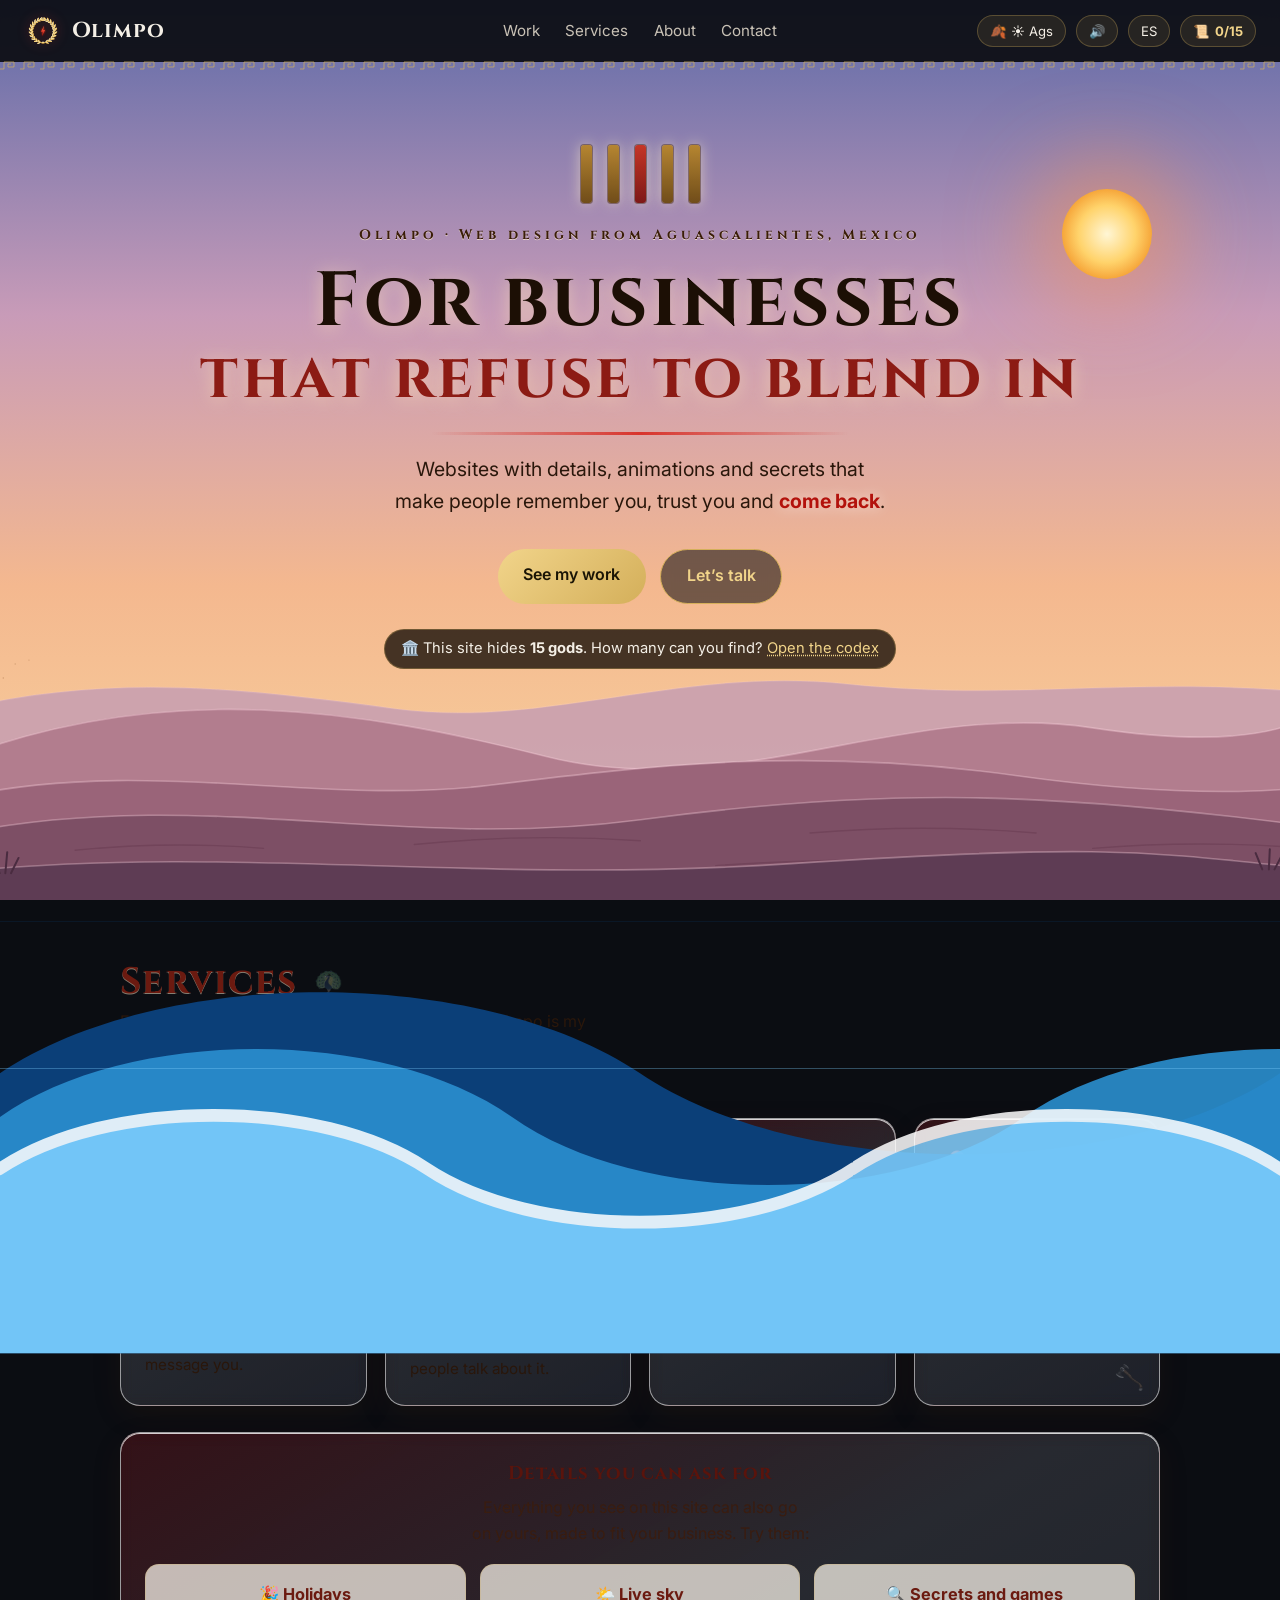
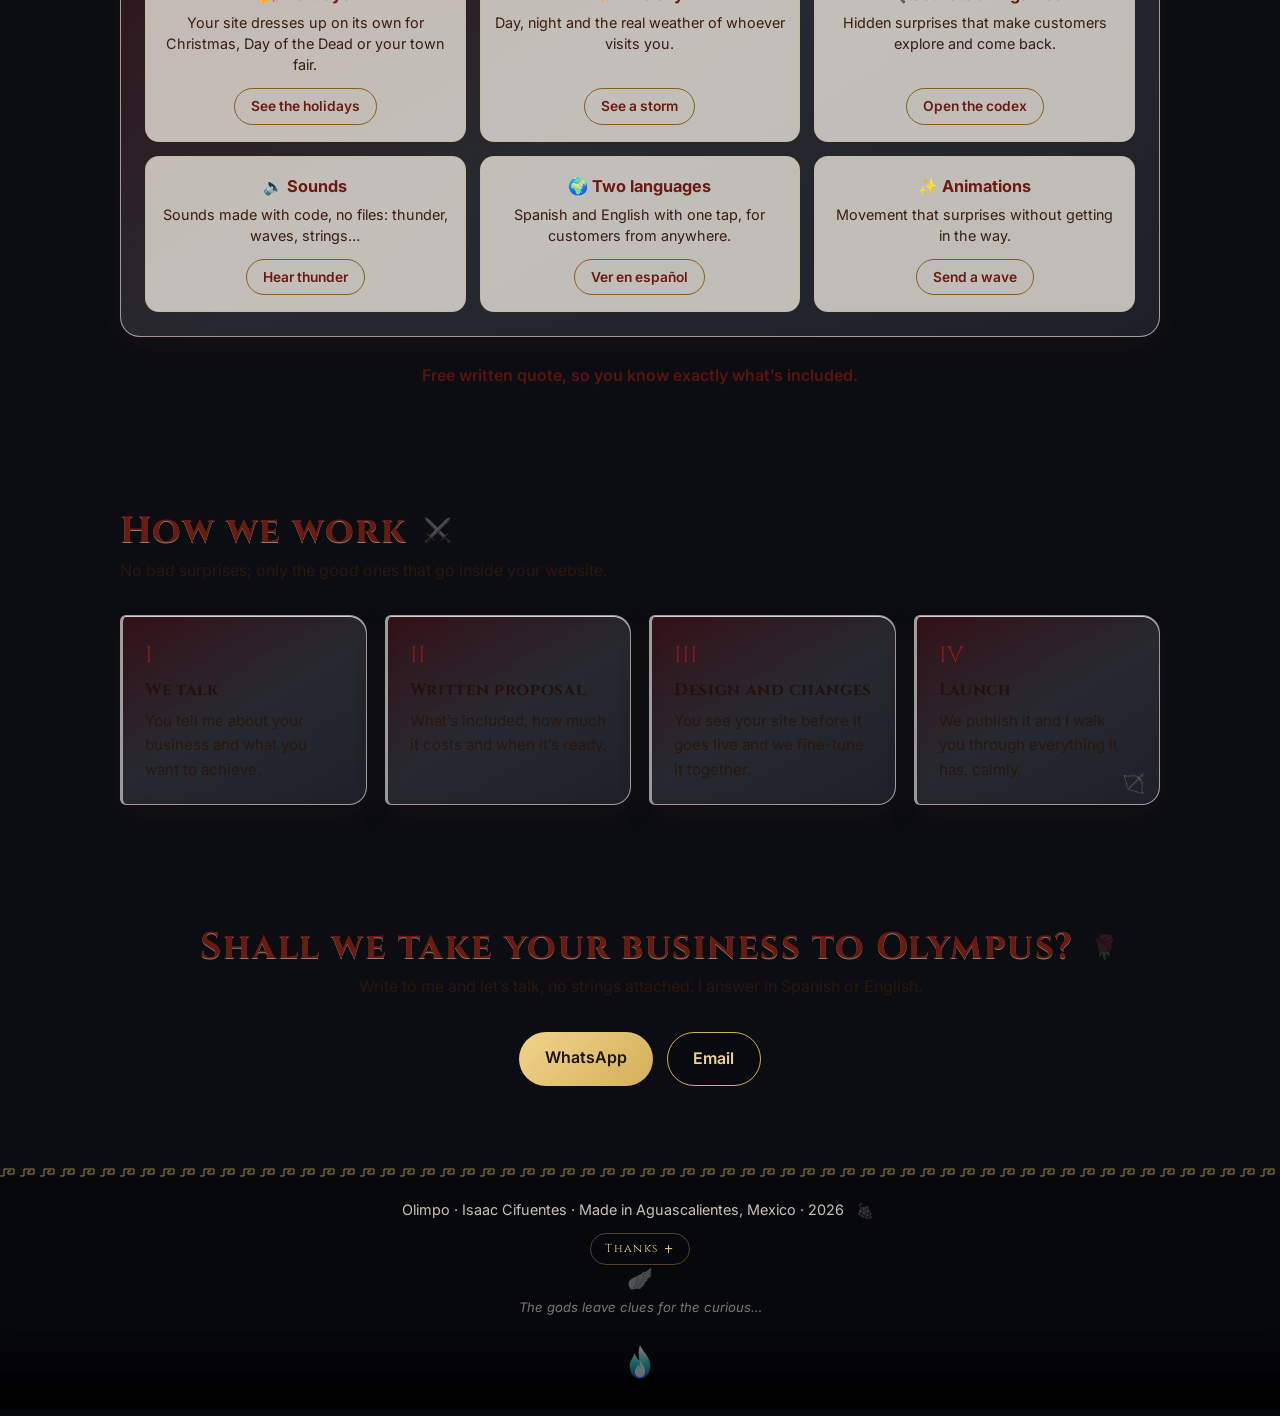
==== commit 2cbf6cd9: "Dos cadenas colgando, cada una en su U - En vez de una sola cadena, caen dos, cada una sujeta de sus" ====
--- a/index.html
+++ b/index.html
@@ -19,7 +19,7 @@
 <link rel="preconnect" href="https://fonts.googleapis.com">
 <link rel="preconnect" href="https://fonts.gstatic.com" crossorigin>
 <link href="https://fonts.googleapis.com/css2?family=Cinzel:wght@500;700&family=Inter:wght@400;500;600&display=swap" rel="stylesheet">
-<link rel="stylesheet" href="css/estilo.css?v=20261105q">
+<link rel="stylesheet" href="css/estilo.css?v=20261105r">
 </head>
 <body class="noche">
 <svg width="0" height="0" style="position:absolute" aria-hidden="true">
@@ -299,11 +299,11 @@
   </div>
 </div>
 
-<script src="js/idioma.js?v=20261105q"></script>
-<script src="js/sonido.js?v=20261105q"></script>
-<script src="js/cielo.js?v=20261105q"></script>
-<script src="js/panteon.js?v=20261105q"></script>
-<script src="js/fiestas.js?v=20261105q"></script>
-<script src="js/detalles.js?v=20261105q"></script>
+<script src="js/idioma.js?v=20261105r"></script>
+<script src="js/sonido.js?v=20261105r"></script>
+<script src="js/cielo.js?v=20261105r"></script>
+<script src="js/panteon.js?v=20261105r"></script>
+<script src="js/fiestas.js?v=20261105r"></script>
+<script src="js/detalles.js?v=20261105r"></script>
 </body>
 </html>
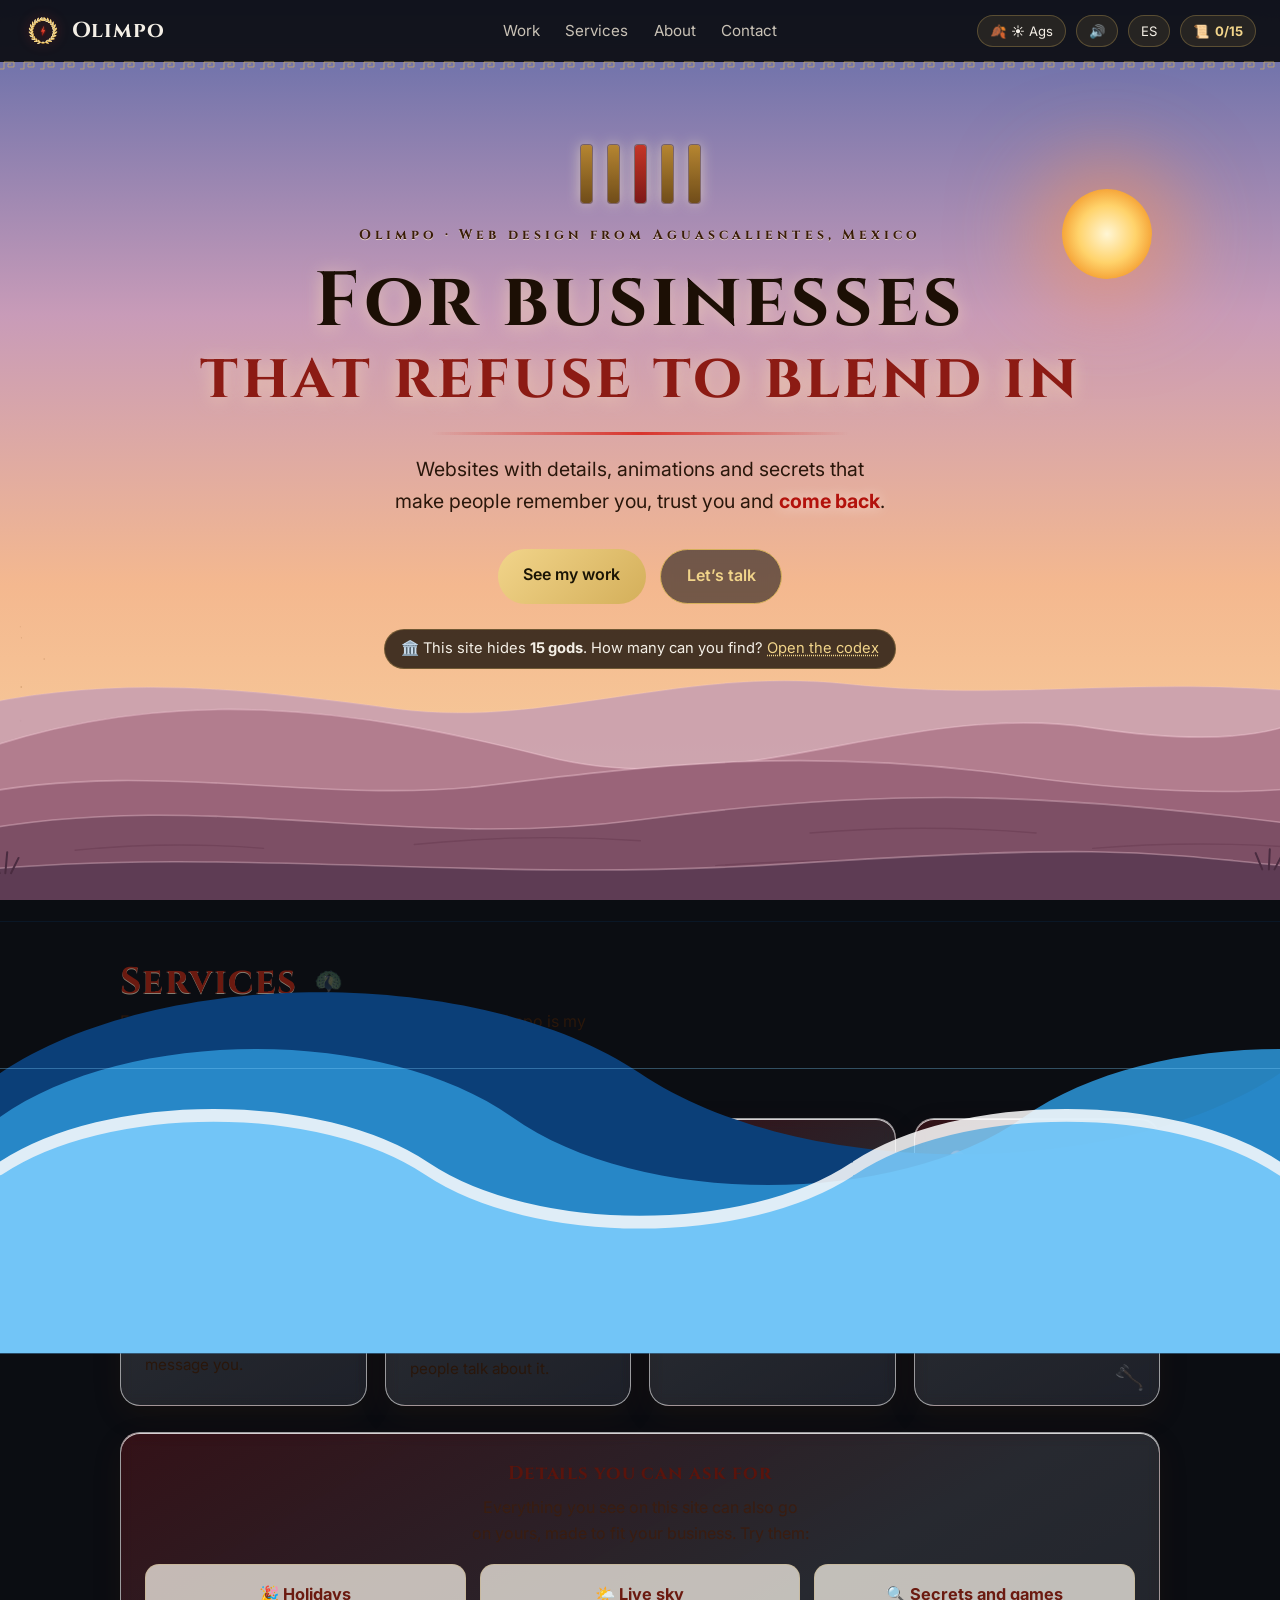
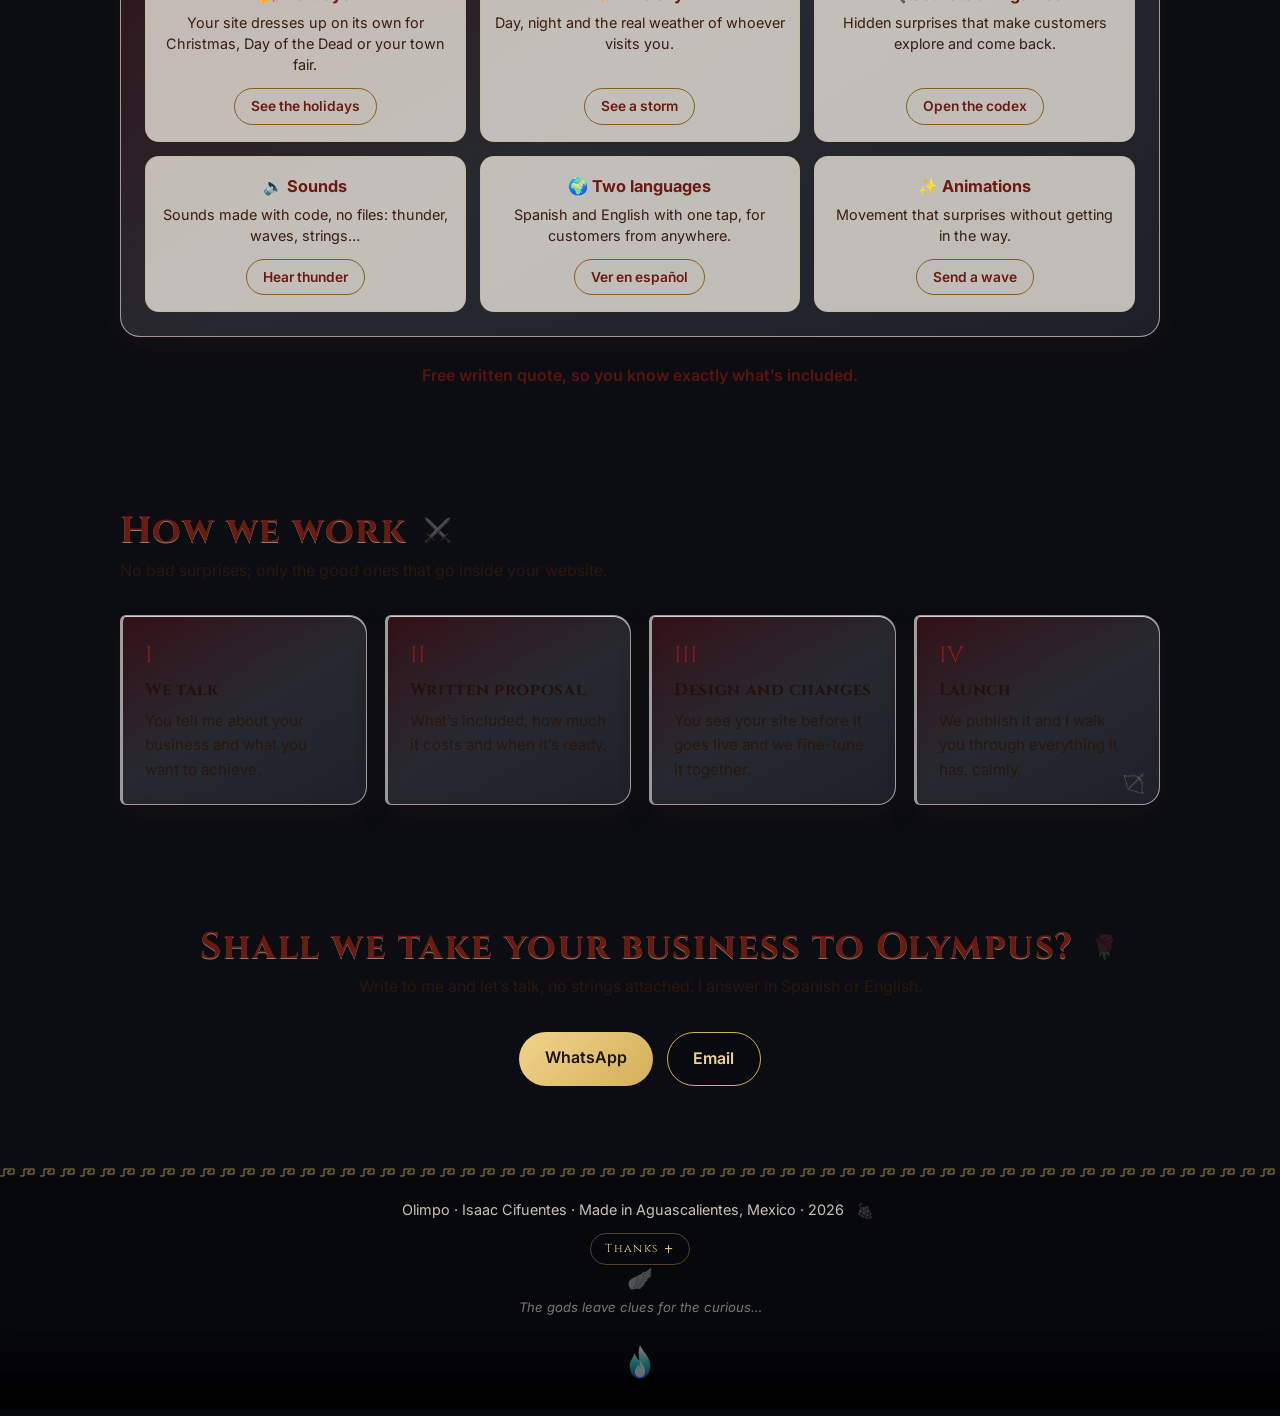
==== commit 690e2dce: "Cadenas sin cortes: eslabones unidos en toda la curva - Las cadenas se tejen eslabon por eslabon (me" ====
--- a/index.html
+++ b/index.html
@@ -19,7 +19,7 @@
 <link rel="preconnect" href="https://fonts.googleapis.com">
 <link rel="preconnect" href="https://fonts.gstatic.com" crossorigin>
 <link href="https://fonts.googleapis.com/css2?family=Cinzel:wght@500;700&family=Inter:wght@400;500;600&display=swap" rel="stylesheet">
-<link rel="stylesheet" href="css/estilo.css?v=20261105r">
+<link rel="stylesheet" href="css/estilo.css?v=20261105s">
 </head>
 <body class="noche">
 <svg width="0" height="0" style="position:absolute" aria-hidden="true">
@@ -299,11 +299,11 @@
   </div>
 </div>
 
-<script src="js/idioma.js?v=20261105r"></script>
-<script src="js/sonido.js?v=20261105r"></script>
-<script src="js/cielo.js?v=20261105r"></script>
-<script src="js/panteon.js?v=20261105r"></script>
-<script src="js/fiestas.js?v=20261105r"></script>
-<script src="js/detalles.js?v=20261105r"></script>
+<script src="js/idioma.js?v=20261105s"></script>
+<script src="js/sonido.js?v=20261105s"></script>
+<script src="js/cielo.js?v=20261105s"></script>
+<script src="js/panteon.js?v=20261105s"></script>
+<script src="js/fiestas.js?v=20261105s"></script>
+<script src="js/detalles.js?v=20261105s"></script>
 </body>
 </html>
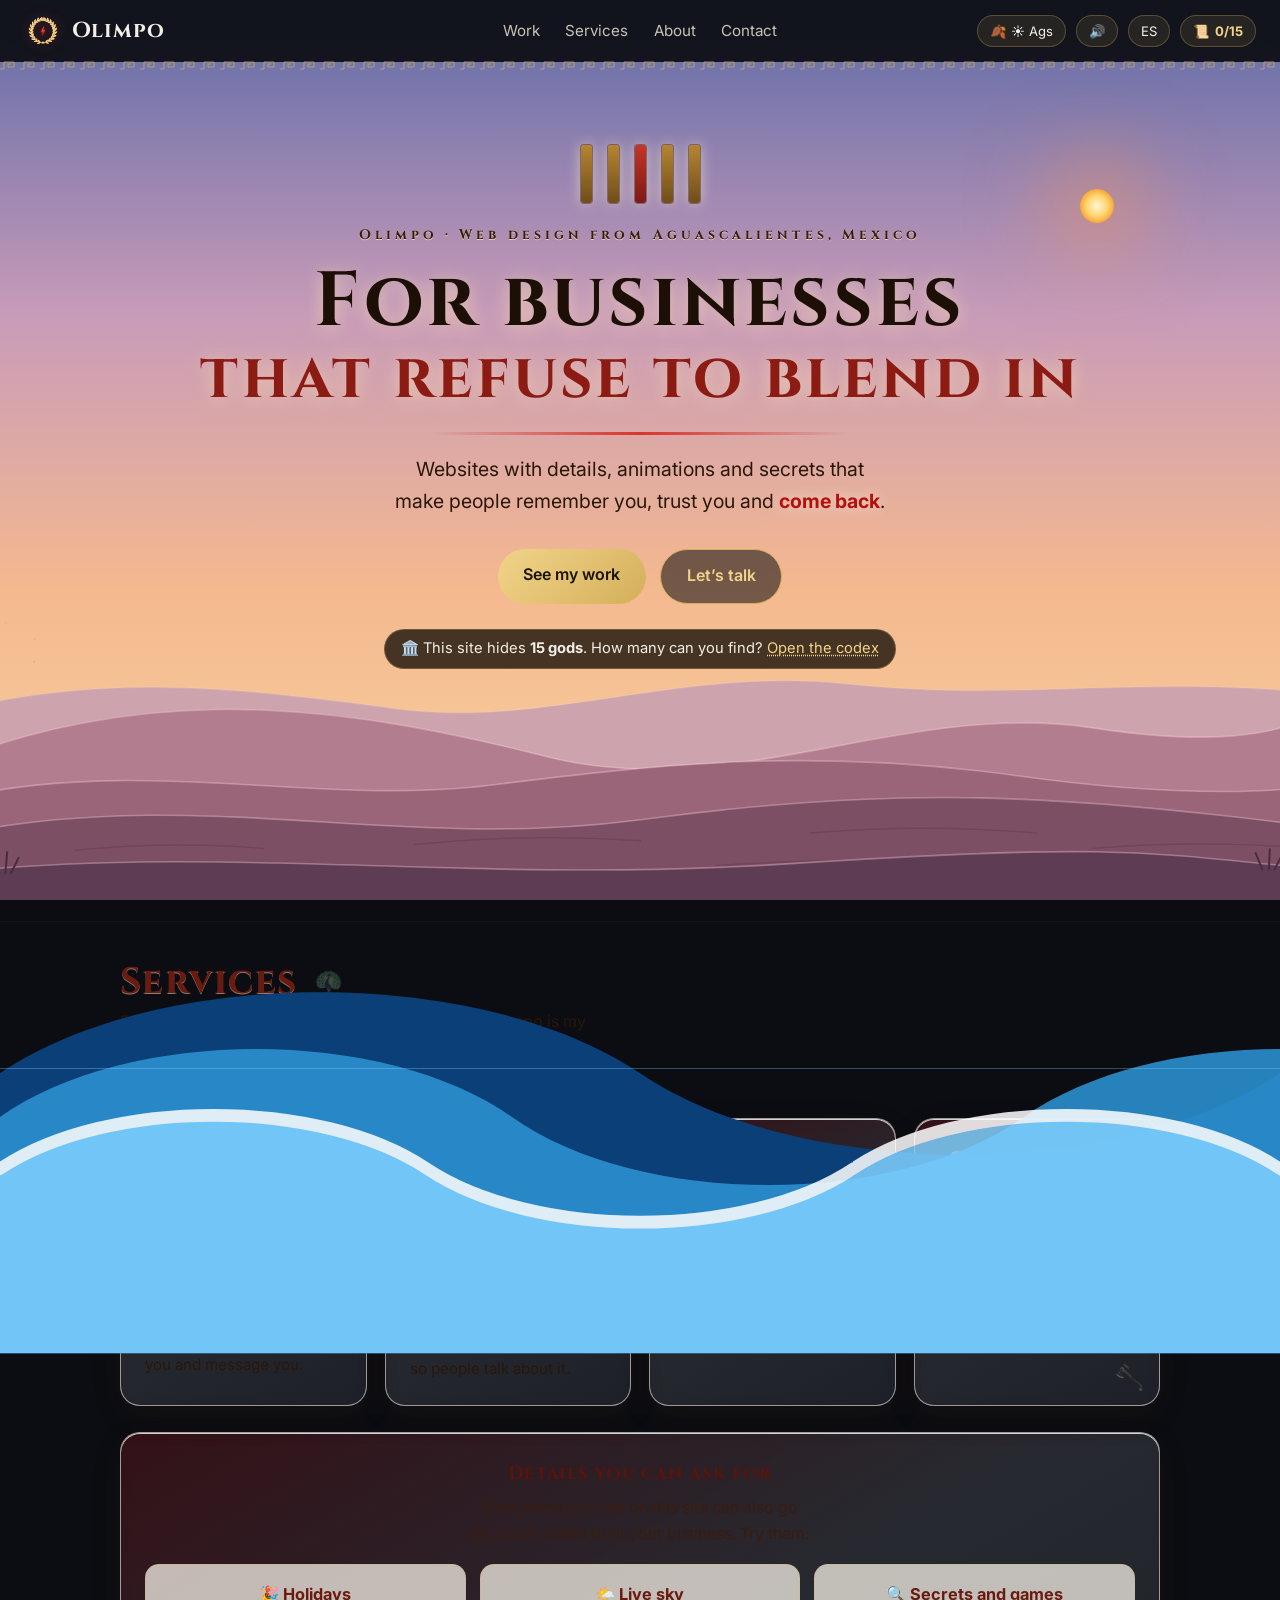
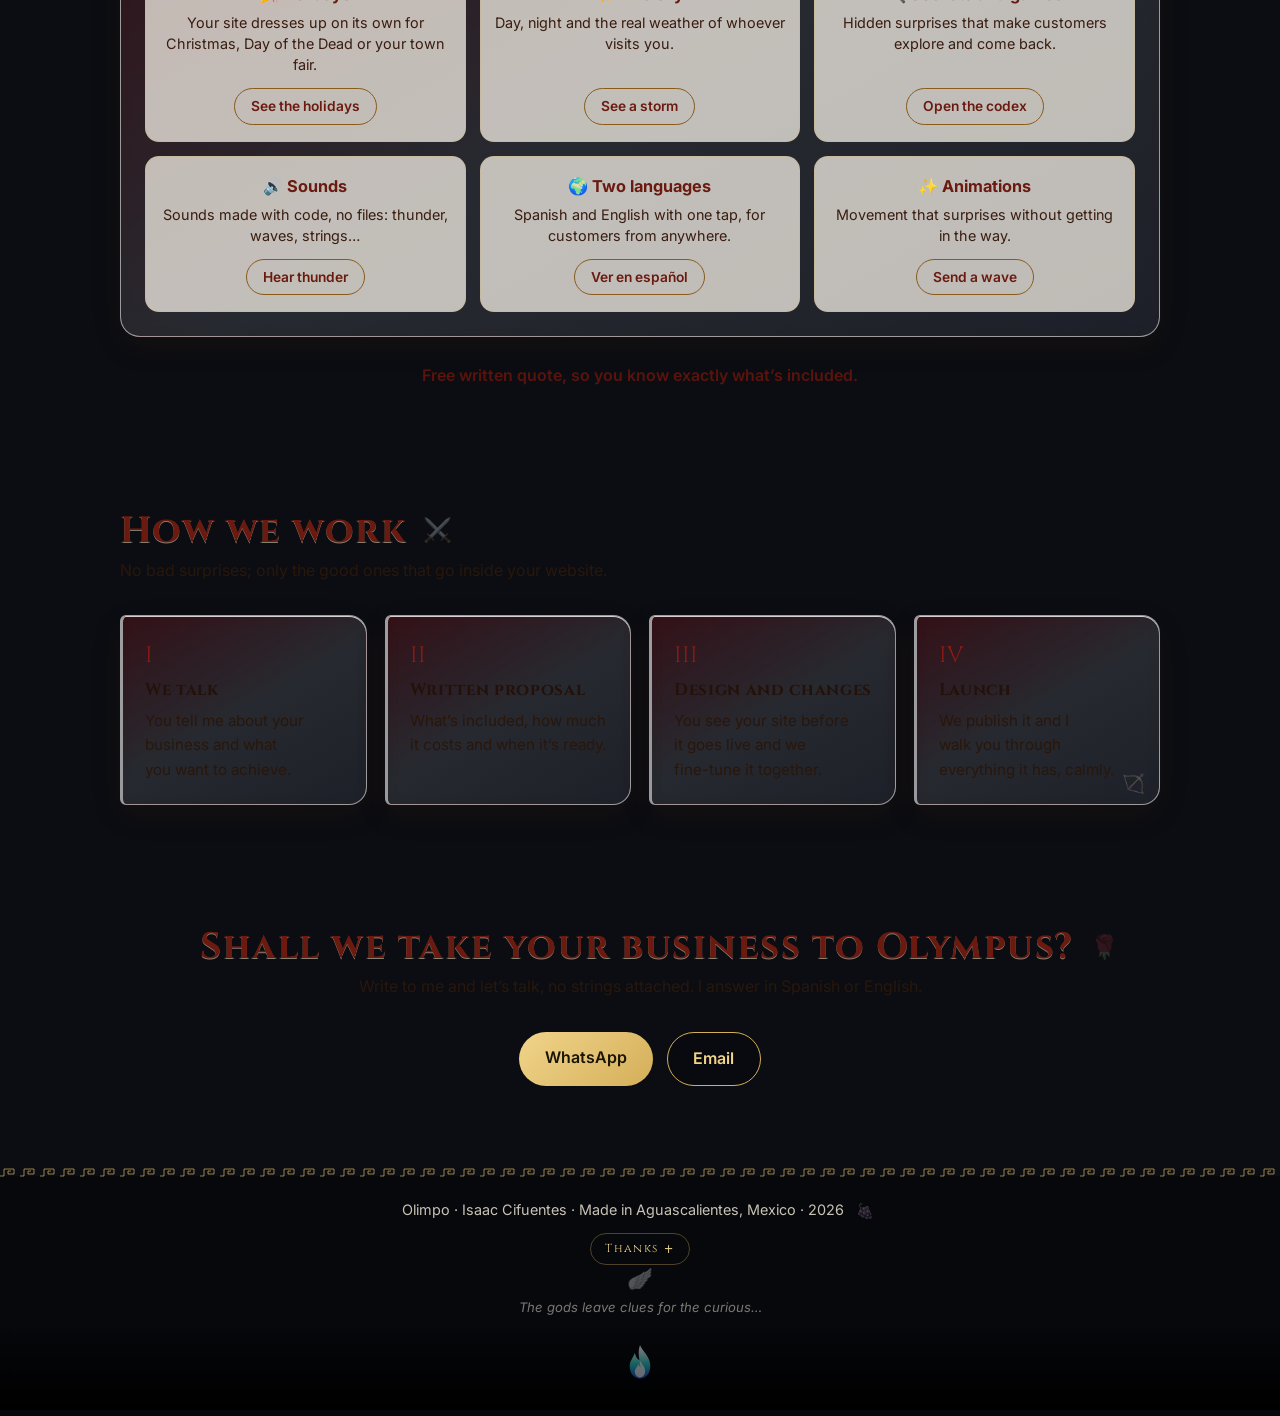
==== commit 289245b5: "Chaskymc entra al portafolio: cliente de Luxemburgo con sitio propio Co-Authored-By: Claude Opus 4.8" ====
--- a/index.html
+++ b/index.html
@@ -234,6 +234,23 @@
         </div>
       </article>
       <article class="tarjeta">
+        <a href="https://chaskymc.art" target="_blank" rel="noopener"><img src="img/chaskymc.webp?v=1" alt="Vista previa del sitio de Chaskymc, arte de animales con armadura medieval" data-en-aria="Preview of the Chaskymc website, animal art in medieval armor" loading="lazy"></a>
+        <div class="cuerpo">
+          <span class="etiqueta" data-en="Full website · 2026 · Luxembourg">Página completa · 2026 · Luxemburgo</span>
+          <h3>Chaskymc</h3>
+          <p style="color:var(--gris);margin:0" data-en="An independent digital painter from Luxembourg who paints animals in medieval knight armor: commissioned portraits and prints.">Pintor digital independiente de Luxemburgo que pinta animales con armadura de caballero medieval: retratos por encargo y prints.</p>
+          <p class="caso" data-en="<b>The challenge:</b> he ran his commissions on a Notion page and wanted a real jump in quality, something professional with its own personality.<br><b>The solution:</b> his own site on his own domain, with commissions as the stars (prices, examples, open or closed status and the month’s slots) and a private panel so he changes prices, gallery and text himself, no code:">
+            <b>El reto:</b> llevaba sus comisiones en una página de Notion y quería un salto de calidad de verdad, algo profesional y con personalidad propia.<br><b>La solución:</b> un sitio propio en su dominio, con las comisiones de protagonistas (precios, ejemplos, estado abierto o cerrado y los cupos del mes) y un panel privado para que él mismo cambie precios, galería y textos sin tocar código:</p>
+          <ul>
+            <li data-en="A private panel to edit prices, gallery and text, with a 20-version history to undo anything 🛡️">Panel privado para cambiar precios, galería y textos, con historial de 20 versiones para deshacer lo que sea 🛡️</li>
+            <li data-en="The month’s slots are a cat paw: each pad dims as they fill up 🐾">Los cupos del mes son una patita de gato: cada almohadilla se apaga conforme se van llenando 🐾</li>
+            <li data-en="Full-screen cover with a floating menu, and a vertical illustration he painted for phones 📱">Portada a pantalla completa con menú flotante, y una ilustración vertical que él pintó para celulares 📱</li>
+            <li data-en="His art protected from AI training, on his own Cloudflare account 🎨">Su arte protegido contra el entrenamiento de IA, en su propia cuenta de Cloudflare 🎨</li>
+          </ul>
+          <a class="boton oro" href="https://chaskymc.art" target="_blank" rel="noopener" data-en="Visit the website ↗">Visitar la página ↗</a>
+        </div>
+      </article>
+      <article class="tarjeta">
         <a href="demos/artista/" target="_blank" rel="noopener"><img src="demos/artista/vista-previa.png?v=1" alt="Vista previa de la página de artista Estudio Aurora" data-en-aria="Preview of the Estudio Aurora artist page" loading="lazy"></a>
         <div class="cuerpo">
           <span class="etiqueta" data-en="Concept · Artist page · 2026">Concepto · Página de artista · 2026</span>
--- a/css/estilo.css
+++ b/css/estilo.css
@@ -36,12 +36,13 @@
 body.otono .c-noche { background: linear-gradient(#07070d, #161322 55%, #241a22); }
 body[data-fase="noche"] .c-noche, body[data-fase="amanecer"] .c-amanecer, body[data-fase="dia"] .c-dia, body[data-fase="atardecer"] .c-atardecer { opacity: 1; }
 #particulas { position: absolute; inset: 0; width: 100%; height: 100%; }
-#astros { position: fixed; inset: 0; z-index: 1; pointer-events: none; }
+#astros { position: fixed; inset: 0; z-index: -1; pointer-events: none; }
 #frente { position: fixed; inset: 0; width: 100%; height: 100%; z-index: 66; pointer-events: none; }
-.astro { pointer-events: auto; position: absolute; top: clamp(150px, 21vh, 230px); right: 10vw; width: 90px; height: 90px; border-radius: 50%; border: 0; cursor: pointer; z-index: 1; transition: opacity 1.8s ease, transform 2.8s cubic-bezier(.45,.05,.55,.95), filter .3s; will-change: transform; }
+.astro { pointer-events: auto; position: absolute; top: clamp(150px, 21vh, 230px); right: 13vw; width: 34px; height: 34px; border-radius: 50%; border: 0; cursor: pointer; z-index: 1; transition: opacity 1.8s ease, transform 2.8s cubic-bezier(.45,.05,.55,.95), filter .3s; will-change: transform; }
 .astro:hover { filter: brightness(1.15); }
-#sol { background: radial-gradient(circle, #fff6d5 0%, #ffd36b 45%, #f6a73b 70%); box-shadow: 0 0 60px 20px rgba(255,200,90,.55); }
-#luna { background: radial-gradient(circle at 38% 38%, #fbf7ea, #d9d3c2 60%, #b8b09c); box-shadow: 0 0 40px 8px rgba(240,235,215,.25); width: 70px; height: 70px; }
+#sol { background: radial-gradient(circle, #fff6d5 0%, #ffd36b 45%, #f6a73b 70%); box-shadow: 0 0 22px 7px rgba(255,200,90,.34); }
+#luna { background: radial-gradient(circle at 38% 38%, #fbf7ea, #d9d3c2 60%, #b8b09c); box-shadow: 0 0 16px 4px rgba(240,235,215,.3); width: 30px; height: 30px; overflow: hidden; }
+#luna::after { content: ''; position: absolute; top: 0; left: 0; width: 100%; height: 100%; border-radius: 50%; background: #0c1119; transform: translateX(var(--luna-desplazo, 120%)); pointer-events: none; transition: transform 2s ease; }
 body.amanecer #sol { box-shadow: 0 0 80px 30px rgba(255,150,80,.5); }
 body.atardecer #sol { transform: translateY(42vh); box-shadow: 0 0 80px 30px rgba(255,120,60,.5); }
 /* Se ponen detrás de las dunas y regresan desde arriba, por detrás del menú, como si le dieran la vuelta al mundo */
@@ -321,7 +322,8 @@
 
 /* Textos balanceados: nada de una palabra sola en el último renglón */
 h1, h2, h3, h4, .sub, .portada p, .nota, .gloria { text-wrap: balance; }
-#aviso, .dios p { text-wrap: pretty; }   /* el aviso aprovecha cada renglón; el enlace al códice baja completo si no cabe */
+#aviso { text-wrap: pretty; }   /* el aviso aprovecha cada renglón; el enlace al códice baja completo si no cabe */
+h2, h3, .sub, .vidrio p, .dios p { text-wrap: balance; }   /* líneas equilibradas y simétricas, sin palabras sueltas en cualquier pantalla */
 p { text-wrap: pretty; }
 .vuelvan { color: #ff3b30; font-weight: 700; text-shadow: 0 0 18px rgba(255,59,48,.55); }
 body.dia .vuelvan { color: #b3120c; text-shadow: 0 0 14px rgba(255,255,255,.6); }
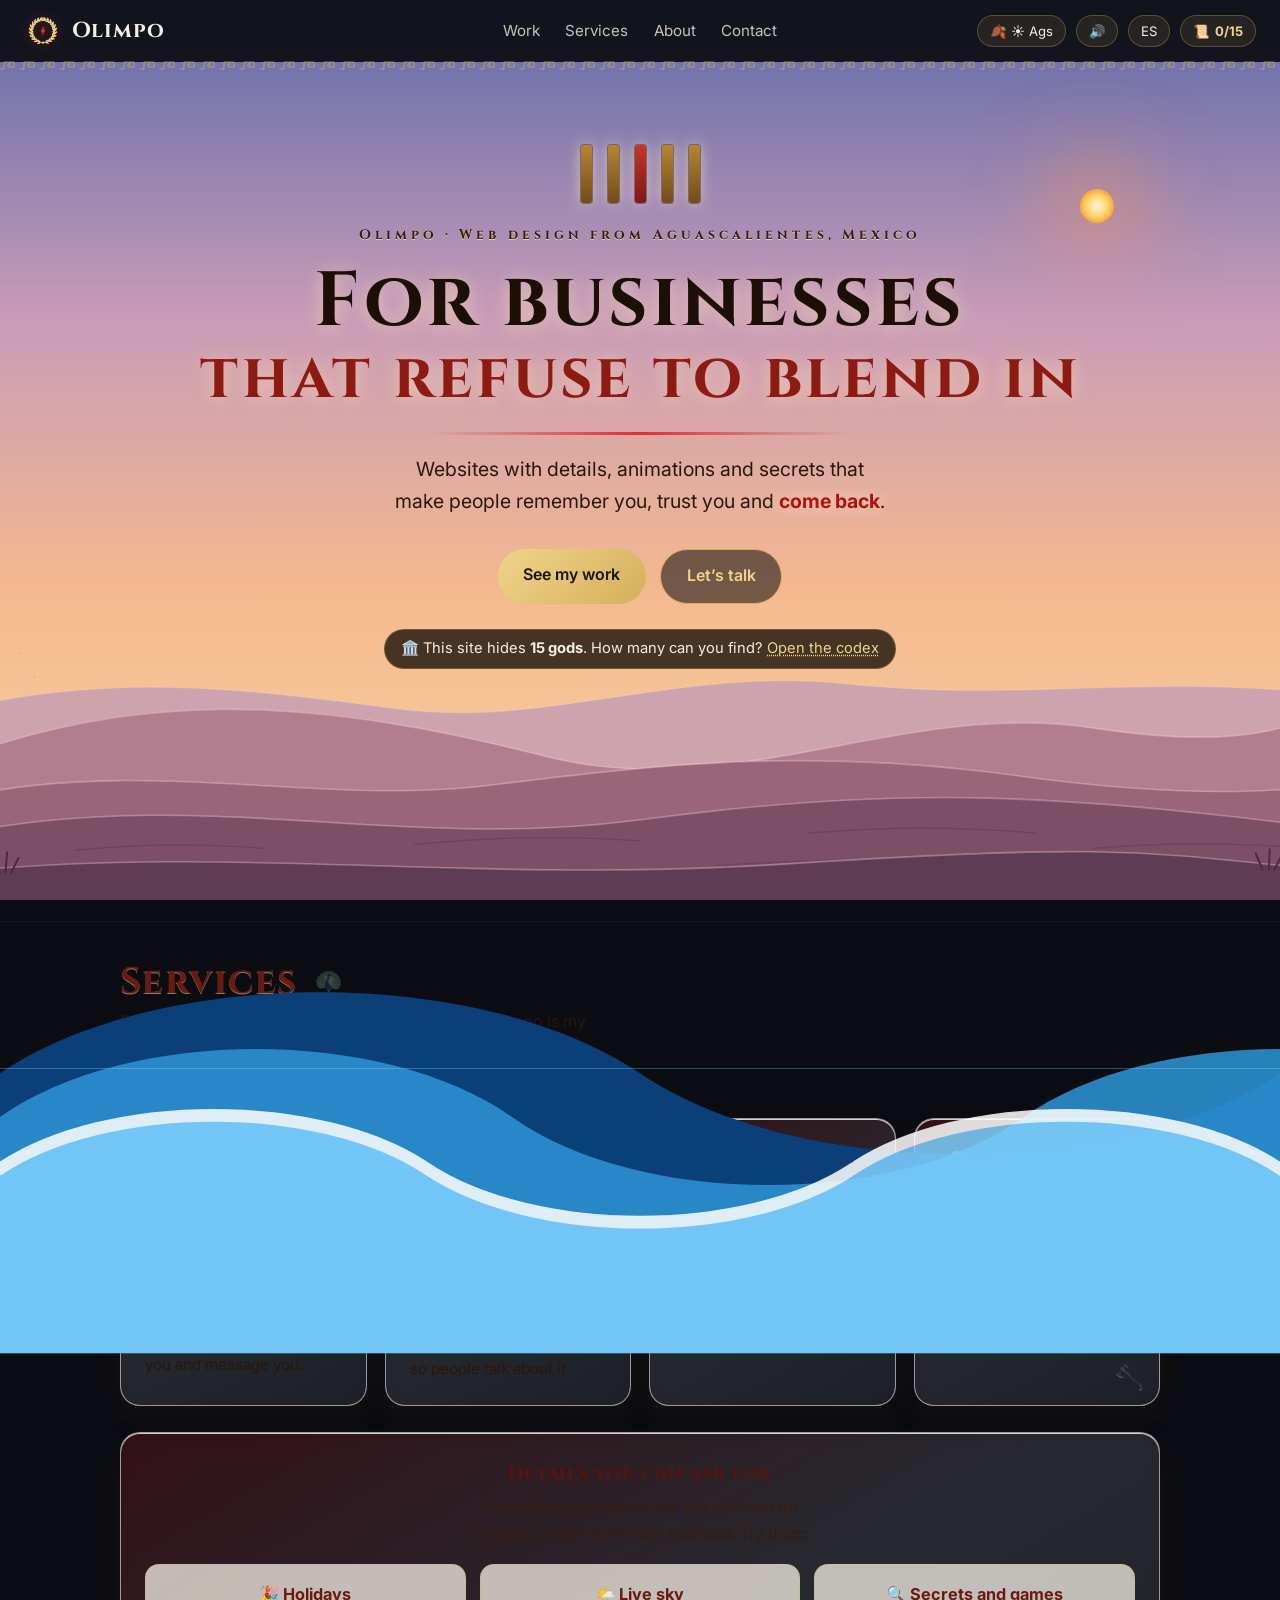
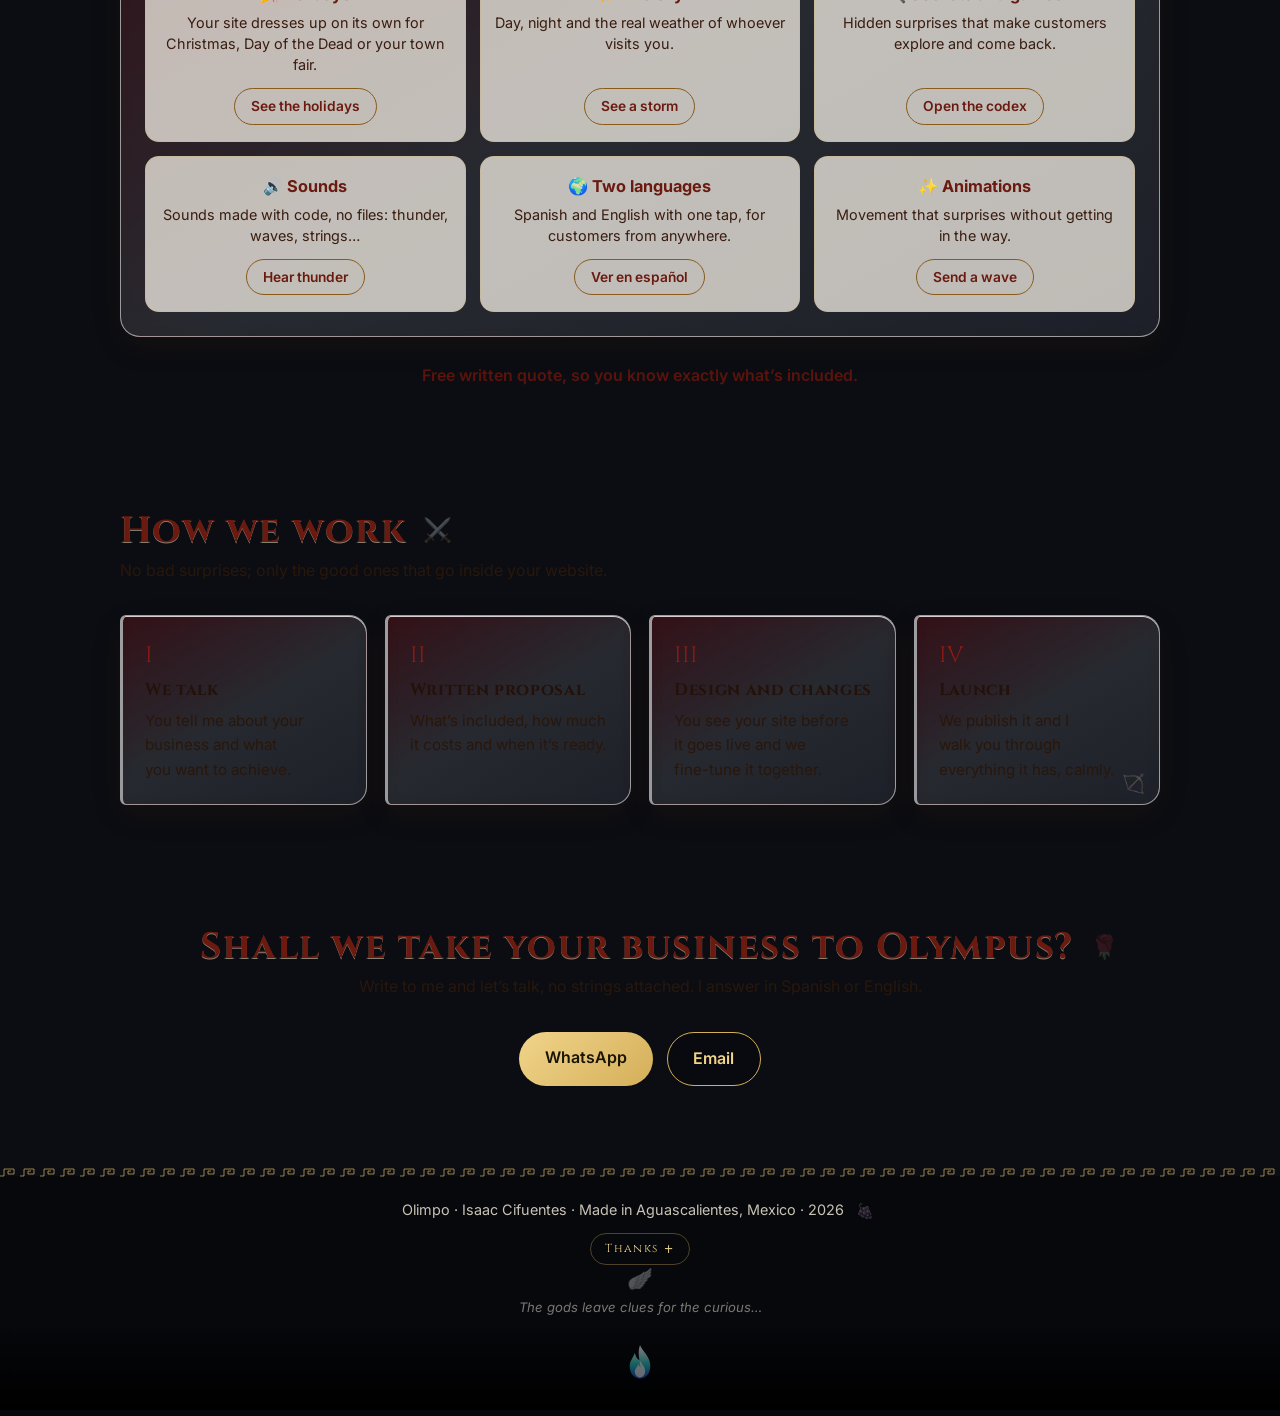
==== commit c659a504: "Cimientos para buscadores (robots, sitemap, canonical) y guino para Chaski robots.txt deja pasar bus" ====
--- a/index.html
+++ b/index.html
@@ -15,6 +15,7 @@
 <meta property="og:image:height" content="630">
 <meta name="twitter:card" content="summary_large_image">
 <meta name="theme-color" content="#0b0d12">
+<link rel="canonical" href="https://codecap2.github.io/">
 <link rel="icon" href="img/favicon.svg" type="image/svg+xml">
 <link rel="preconnect" href="https://fonts.googleapis.com">
 <link rel="preconnect" href="https://fonts.gstatic.com" crossorigin>
@@ -238,6 +239,7 @@
         <div class="cuerpo">
           <span class="etiqueta" data-en="Full website · 2026 · Luxembourg">Página completa · 2026 · Luxemburgo</span>
           <h3>Chaskymc</h3>
+          <p style="margin:.1rem 0 .5rem;font-size:.82rem;font-style:italic;color:var(--oro2)" data-en="🖌️ A job for the famous artist Chaskymc 😄">🖌️ Un trabajo para el famoso artista Chaskymc 😄</p>
           <p style="color:var(--gris);margin:0" data-en="An independent digital painter from Luxembourg who paints animals in medieval knight armor: commissioned portraits and prints.">Pintor digital independiente de Luxemburgo que pinta animales con armadura de caballero medieval: retratos por encargo y prints.</p>
           <p class="caso" data-en="<b>The challenge:</b> he ran his commissions on a Notion page and wanted a real jump in quality, something professional with its own personality.<br><b>The solution:</b> his own site on his own domain, with commissions as the stars (prices, examples, open or closed status and the month’s slots) and a private panel so he changes prices, gallery and text himself, no code:">
             <b>El reto:</b> llevaba sus comisiones en una página de Notion y quería un salto de calidad de verdad, algo profesional y con personalidad propia.<br><b>La solución:</b> un sitio propio en su dominio, con las comisiones de protagonistas (precios, ejemplos, estado abierto o cerrado y los cupos del mes) y un panel privado para que él mismo cambie precios, galería y textos sin tocar código:</p>
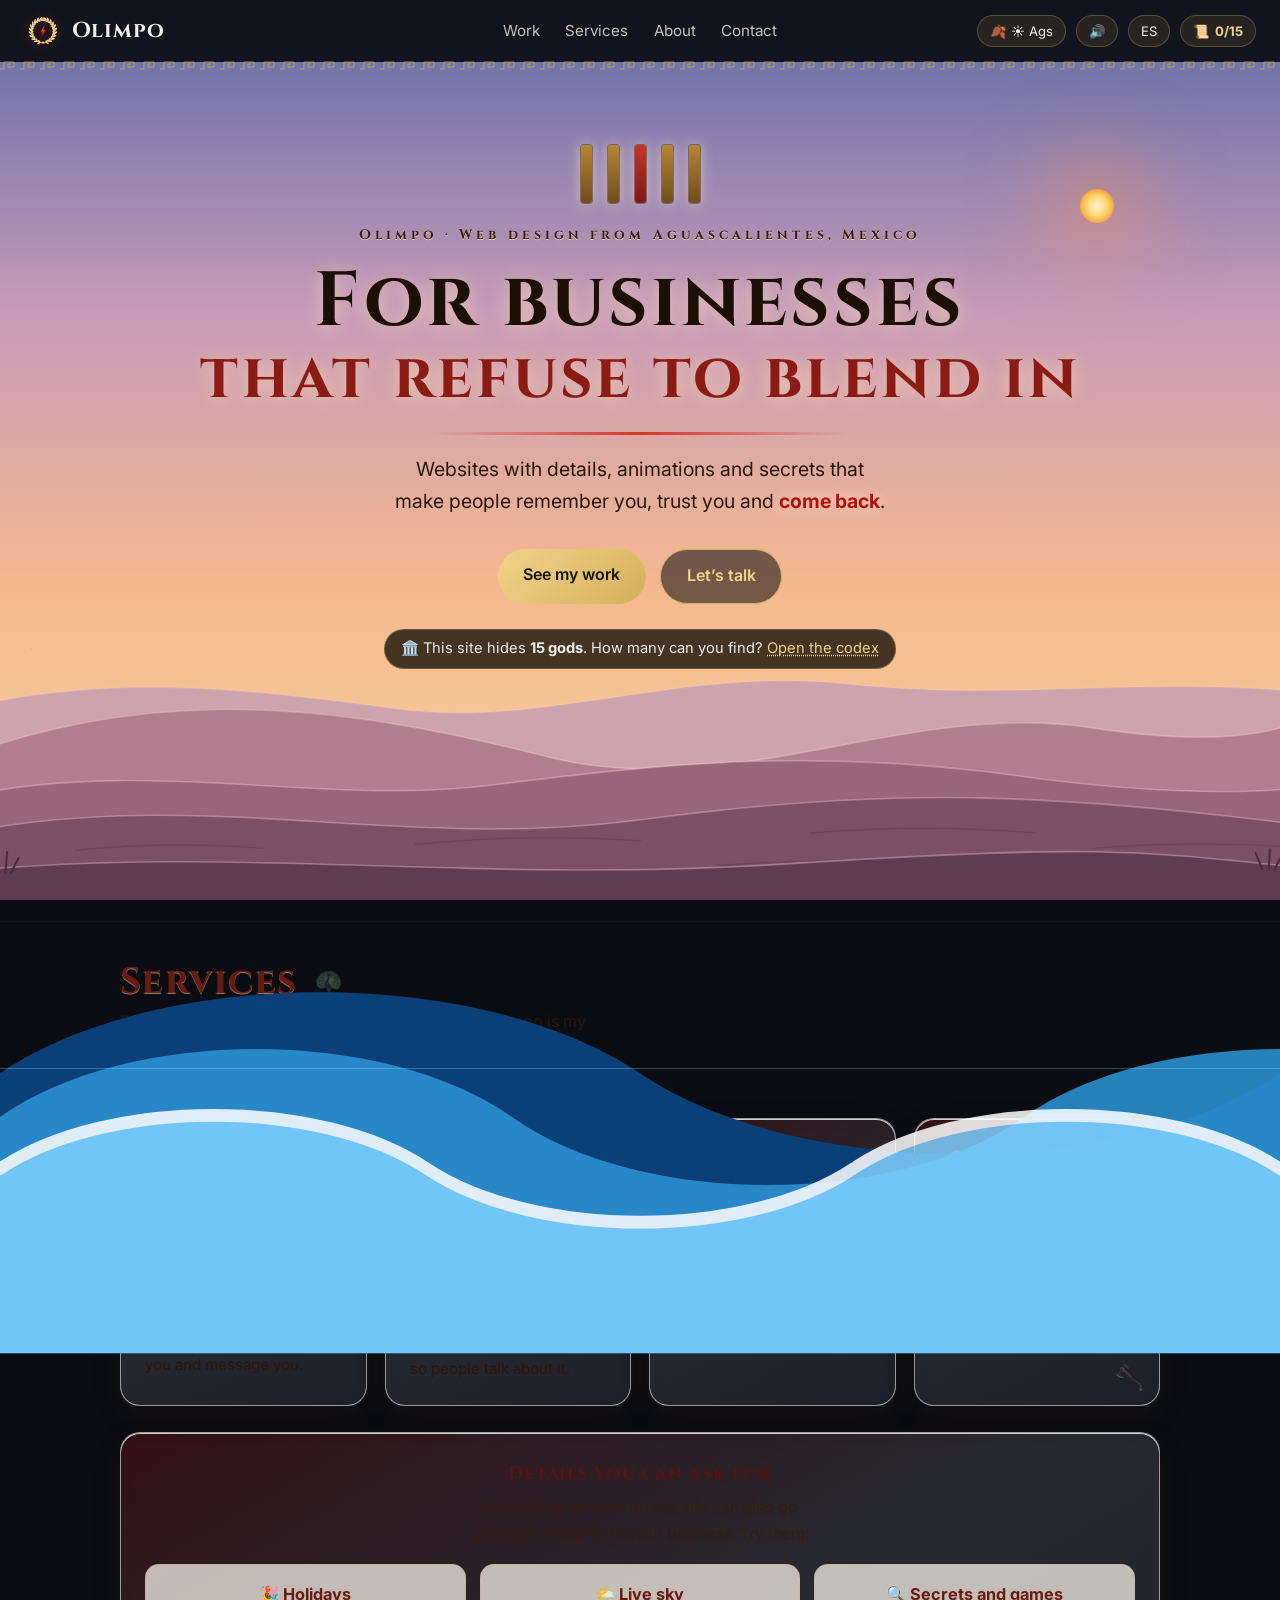
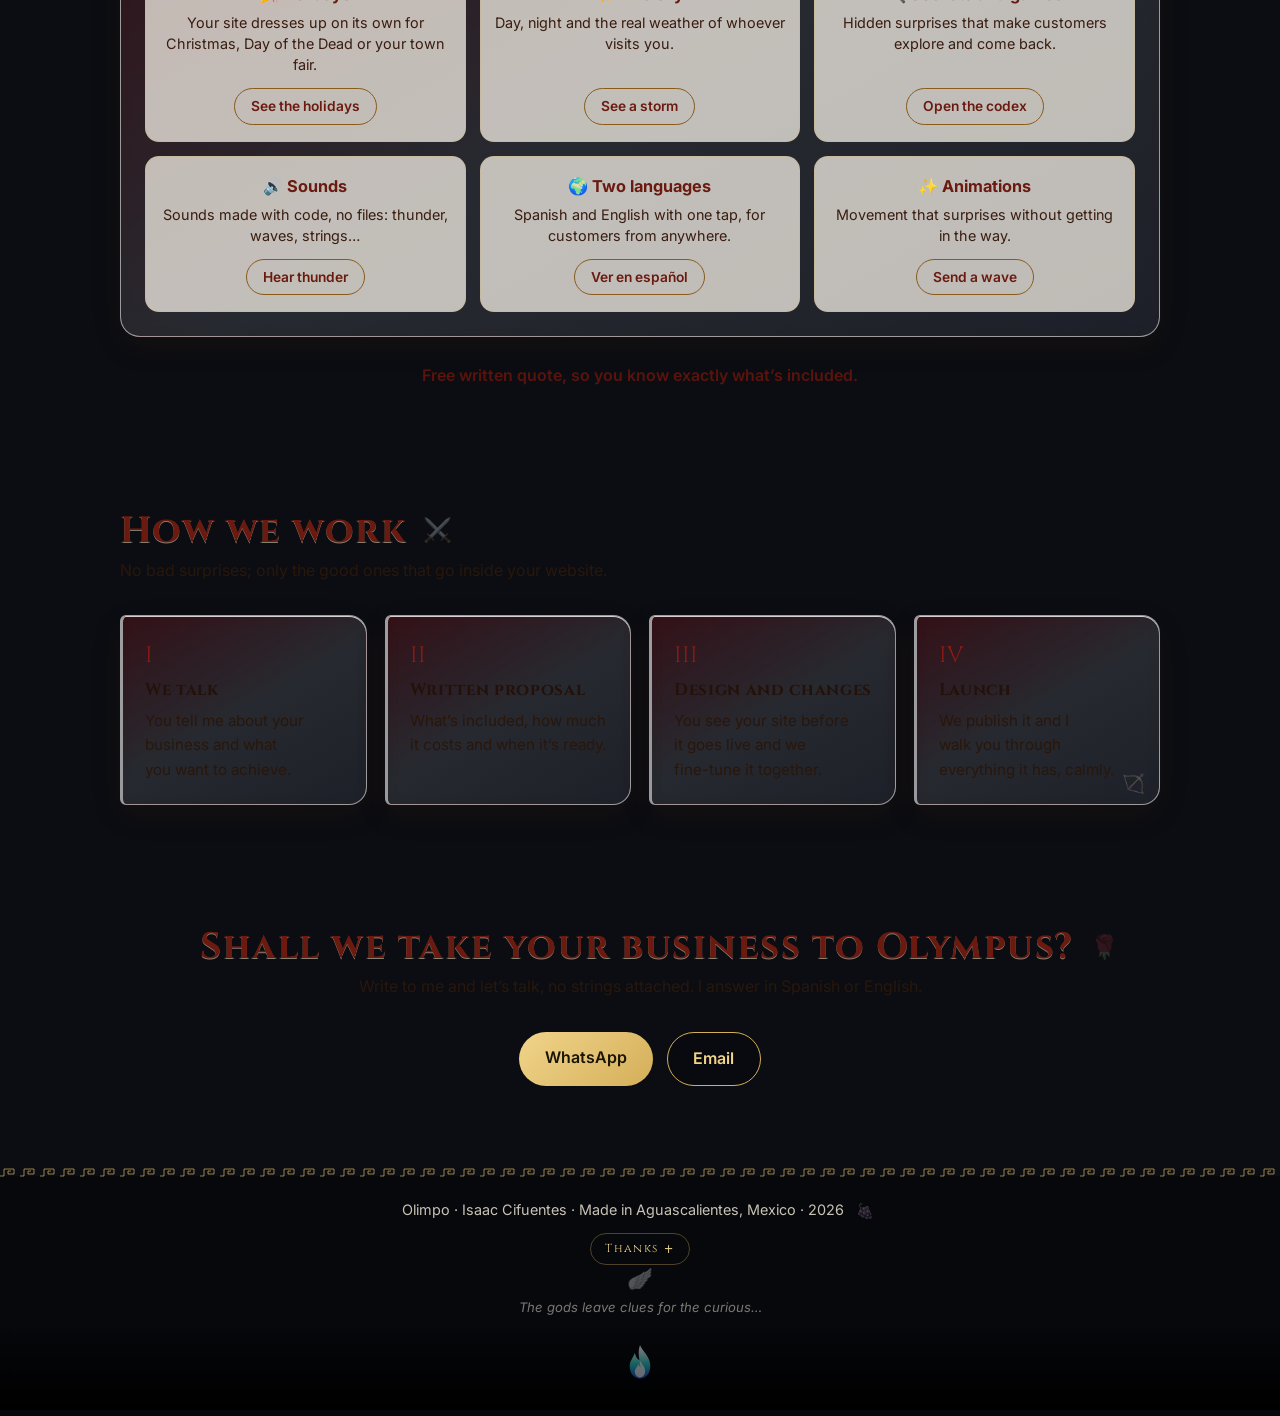
==== commit a924b29f: "Accesibilidad: aro de foco dorado y visible en todos los controles Varios controles (menu, chips, bo" ====
--- a/index.html
+++ b/index.html
@@ -20,7 +20,7 @@
 <link rel="preconnect" href="https://fonts.googleapis.com">
 <link rel="preconnect" href="https://fonts.gstatic.com" crossorigin>
 <link href="https://fonts.googleapis.com/css2?family=Cinzel:wght@500;700&family=Inter:wght@400;500;600&display=swap" rel="stylesheet">
-<link rel="stylesheet" href="css/estilo.css?v=20261105s">
+<link rel="stylesheet" href="css/estilo.css?v=20261126a">
 </head>
 <body class="noche">
 <svg width="0" height="0" style="position:absolute" aria-hidden="true">
--- a/css/estilo.css
+++ b/css/estilo.css
@@ -13,6 +13,8 @@
 body { margin: 0; background: var(--piedra); color: var(--marmol); font-family: Inter, "Segoe UI", sans-serif; line-height: 1.6; overflow-x: clip; }
 a { color: var(--oro2); }
 button { font: inherit; }
+/* Accesibilidad: aro de foco dorado y visible para quien navega con teclado (el contorno respeta los bordes redondeados) */
+nav ul a:focus-visible, .chip:focus-visible, .boton:focus-visible, .astro:focus-visible, .dios.hallada:focus-visible, .salir:focus-visible, .cerrar:focus-visible, #irInicio:focus-visible, .reto button:focus-visible, #aviso .ver:focus-visible, .gracias a:focus-visible, .recompensa a:focus-visible { outline: 2px solid var(--oro2); outline-offset: 3px; }
 .envoltura { max-width: 1080px; margin: 0 auto; padding: 0 20px; }
 h1, h2, h3, .logo, .cinzel { font-family: Cinzel, Georgia, serif; letter-spacing: .04em; }
 h2 { font-size: clamp(1.6rem, 4vw, 2.3rem); margin: 0 0 .3em; color: var(--oro2); line-height: 1.2; text-shadow: 0 2px 18px rgba(0,0,0,.55); }
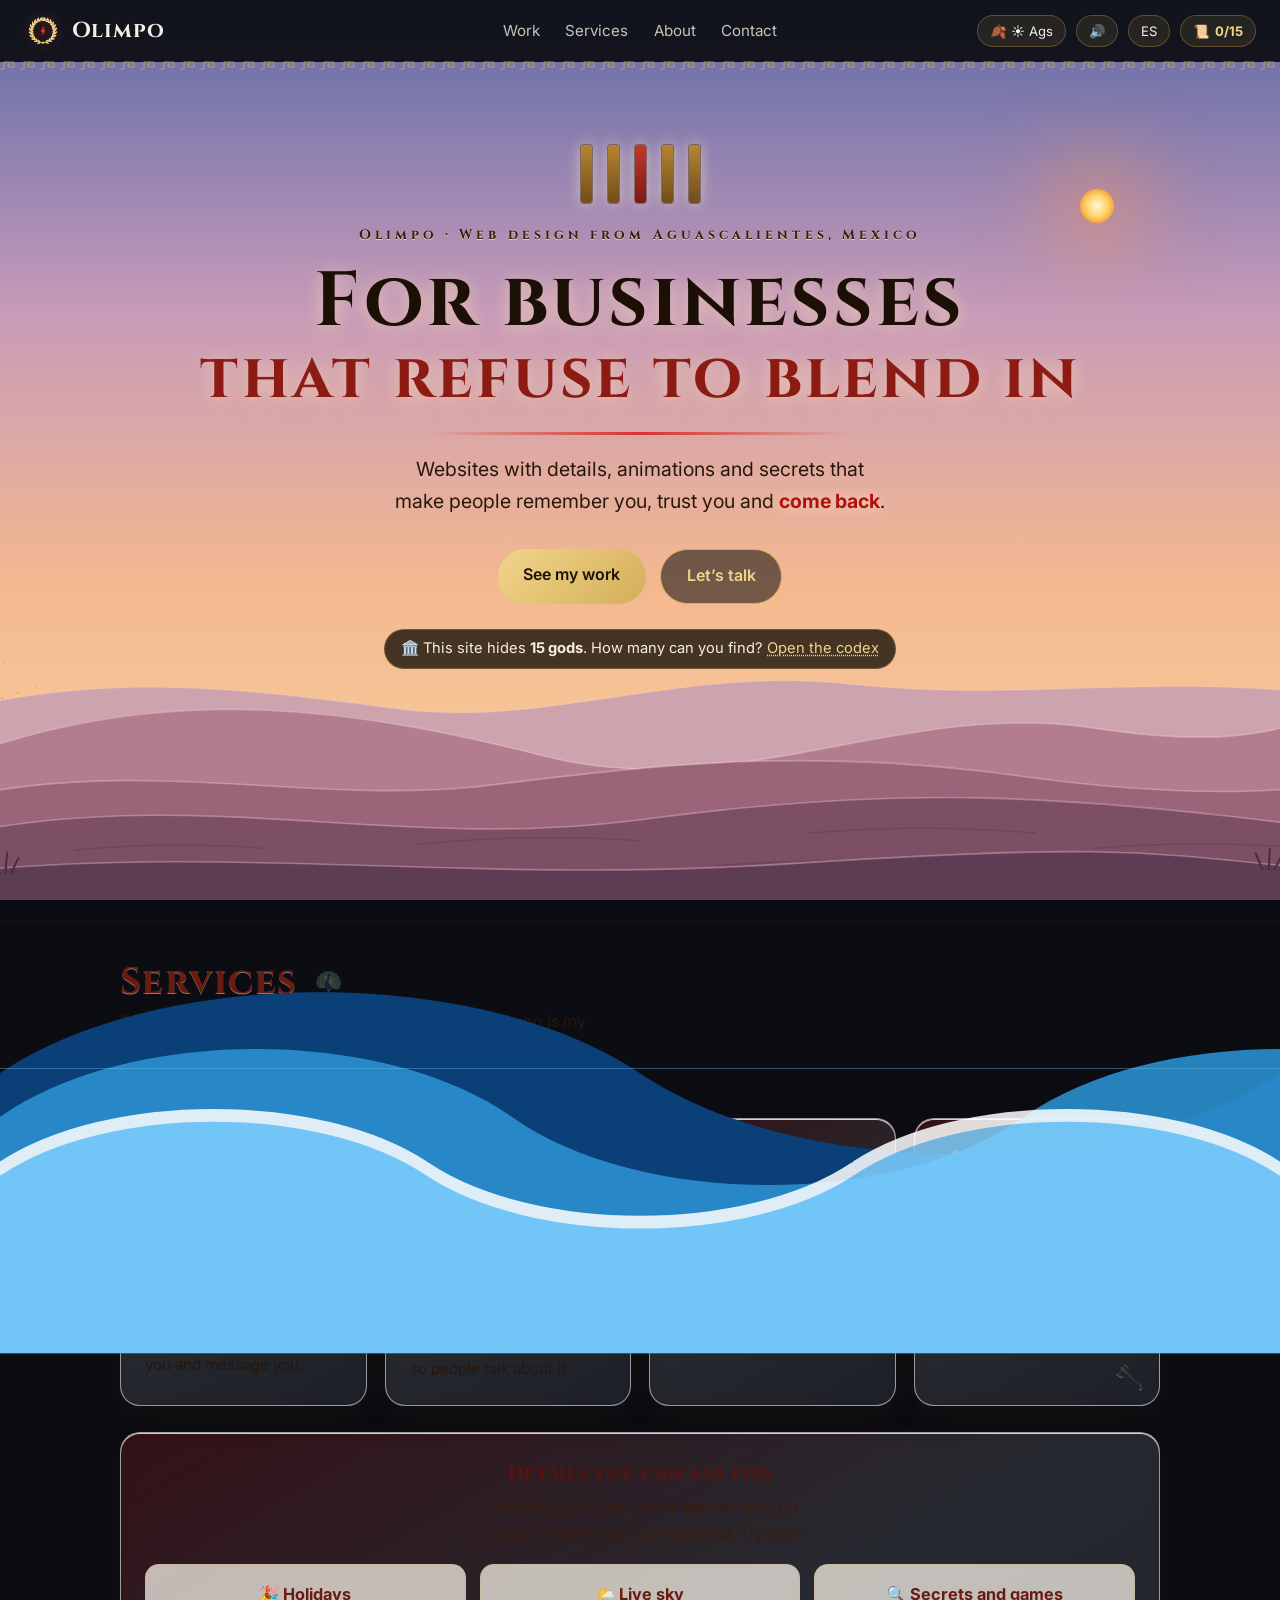
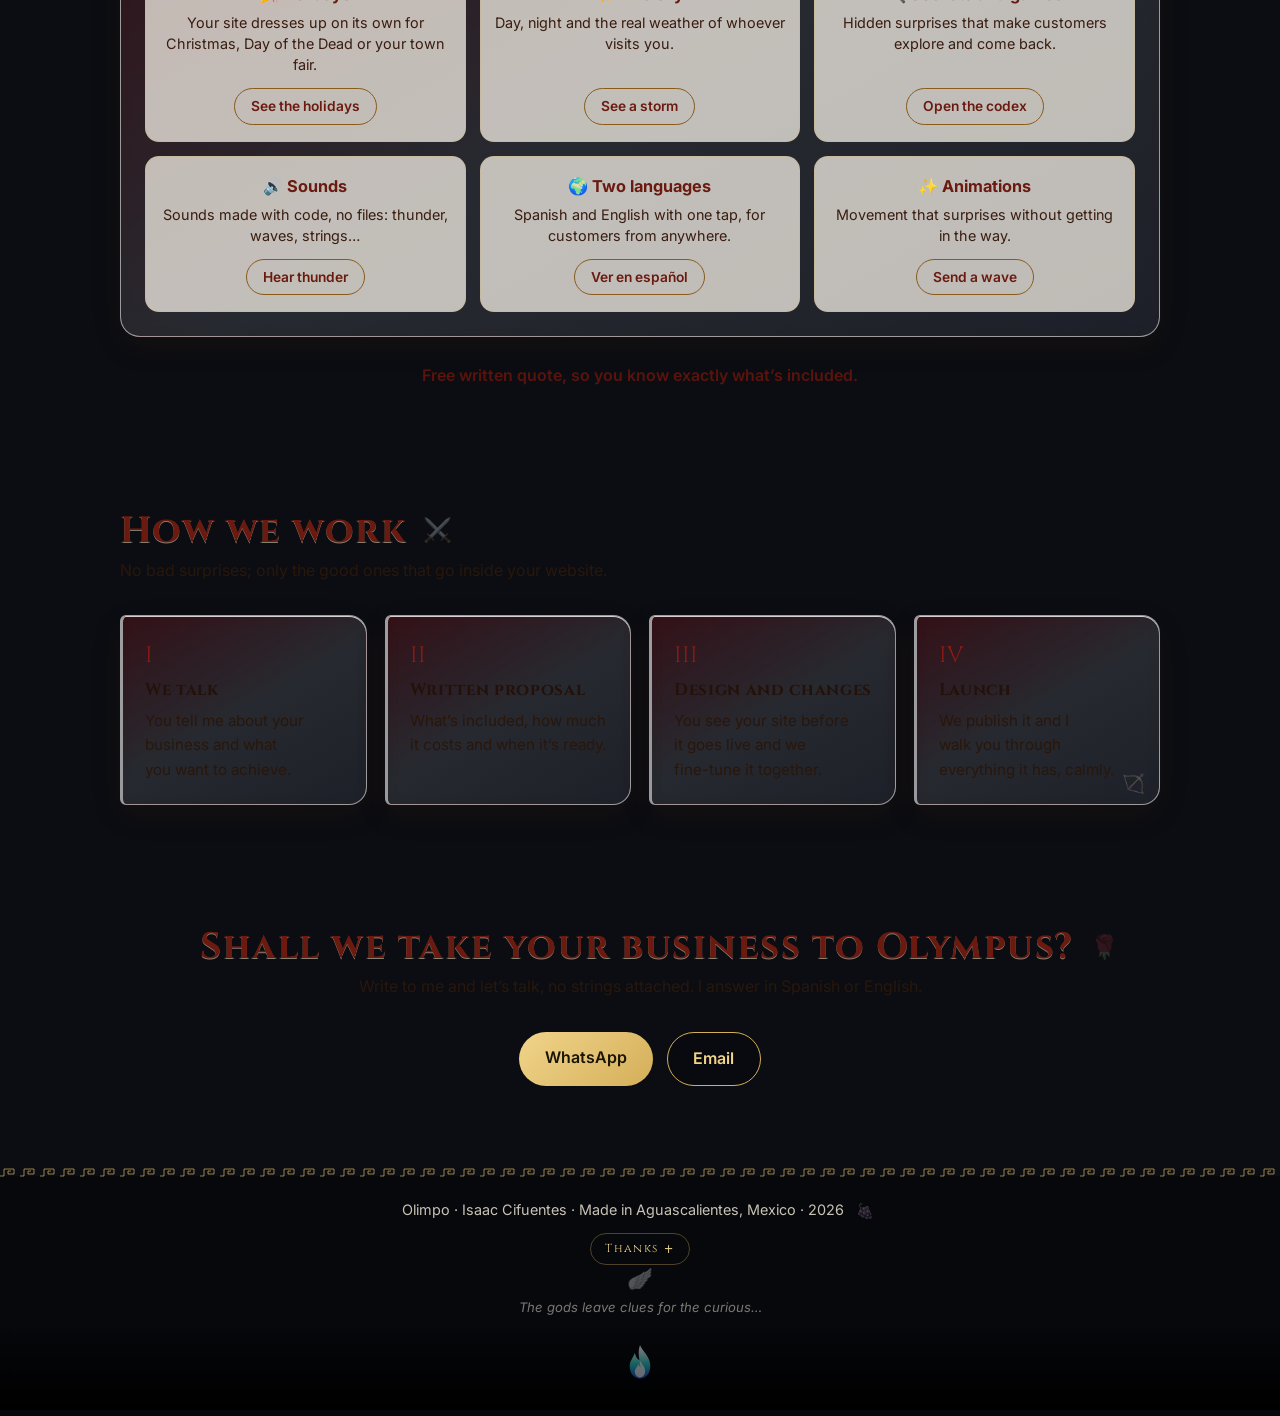
==== commit 8318a7aa: "Cache-busting: subir version de los JS que cambiaron hoy cielo.js y sonido.js cambiaron hoy (fase lu" ====
--- a/index.html
+++ b/index.html
@@ -318,11 +318,11 @@
   </div>
 </div>
 
-<script src="js/idioma.js?v=20261105s"></script>
-<script src="js/sonido.js?v=20261105s"></script>
-<script src="js/cielo.js?v=20261105s"></script>
-<script src="js/panteon.js?v=20261105s"></script>
-<script src="js/fiestas.js?v=20261105s"></script>
-<script src="js/detalles.js?v=20261105s"></script>
+<script src="js/idioma.js?v=20261126a"></script>
+<script src="js/sonido.js?v=20261126a"></script>
+<script src="js/cielo.js?v=20261126a"></script>
+<script src="js/panteon.js?v=20261126a"></script>
+<script src="js/fiestas.js?v=20261126a"></script>
+<script src="js/detalles.js?v=20261126a"></script>
 </body>
 </html>
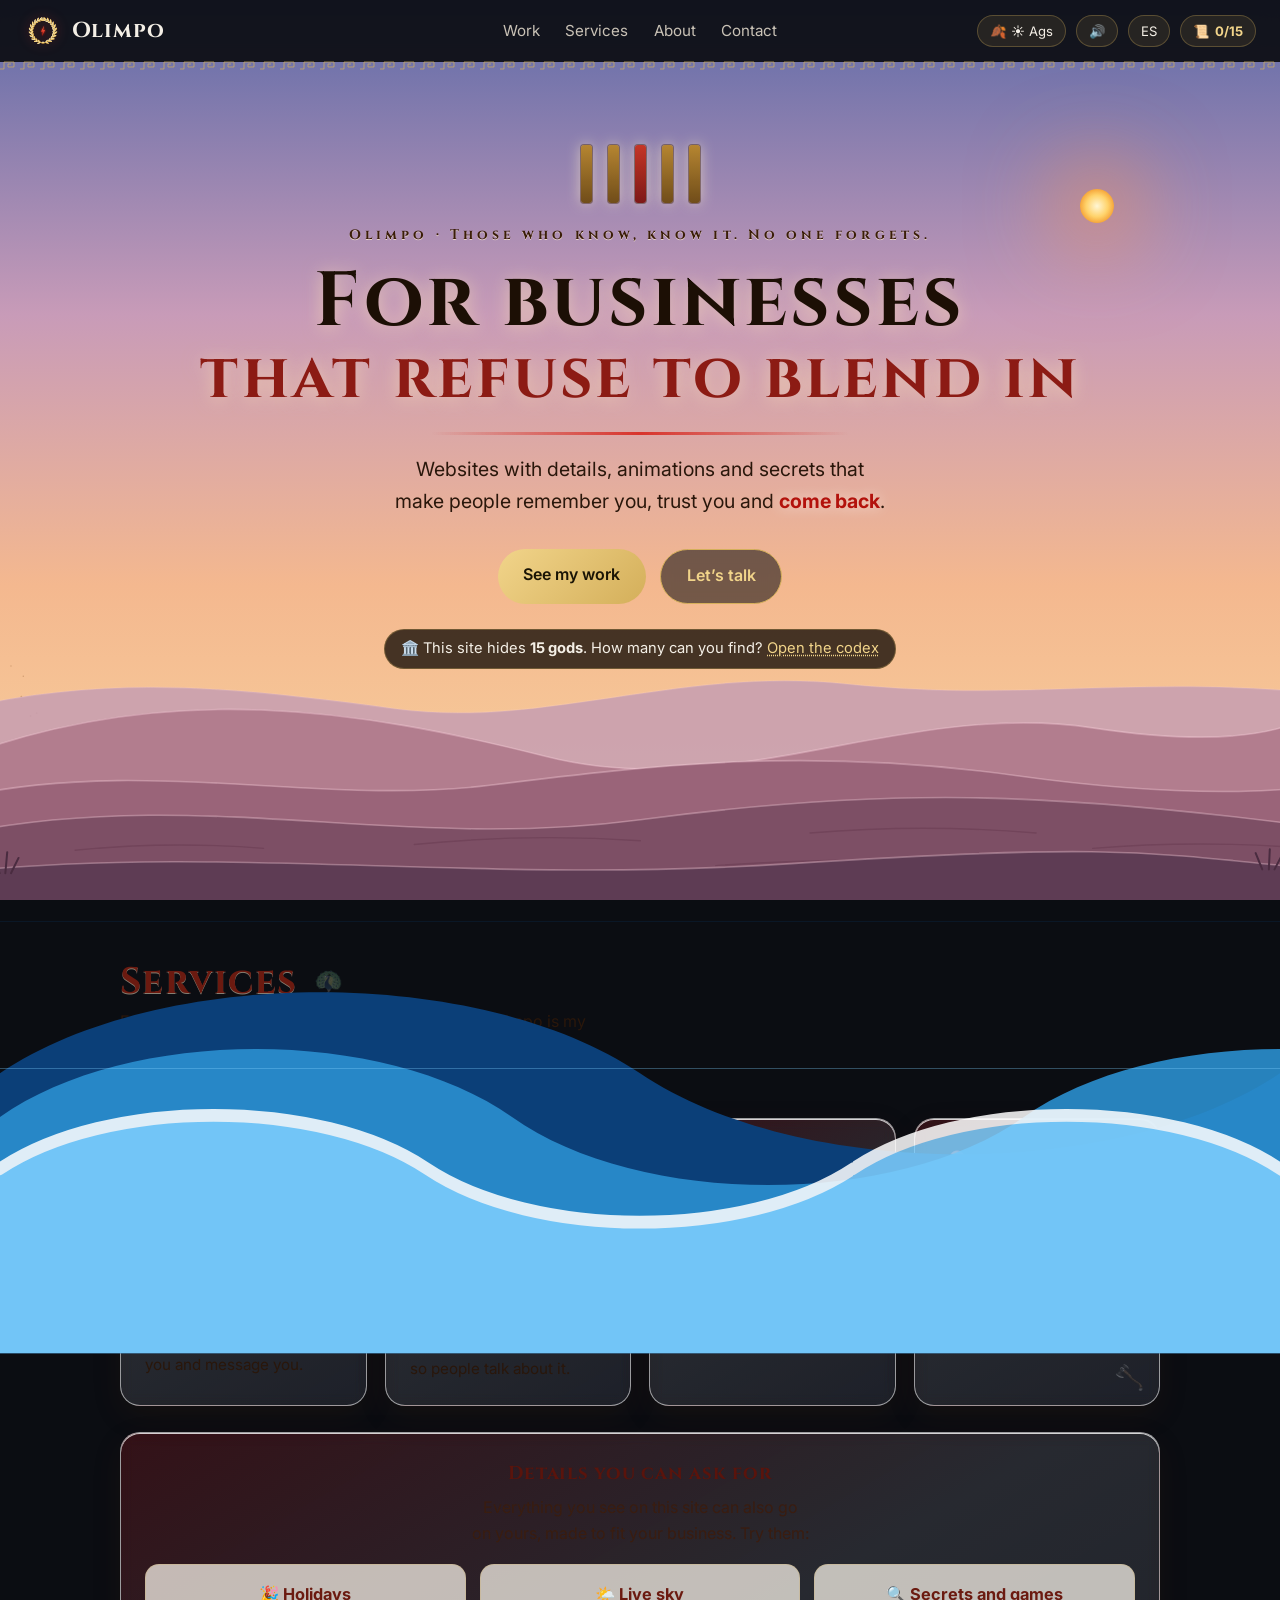
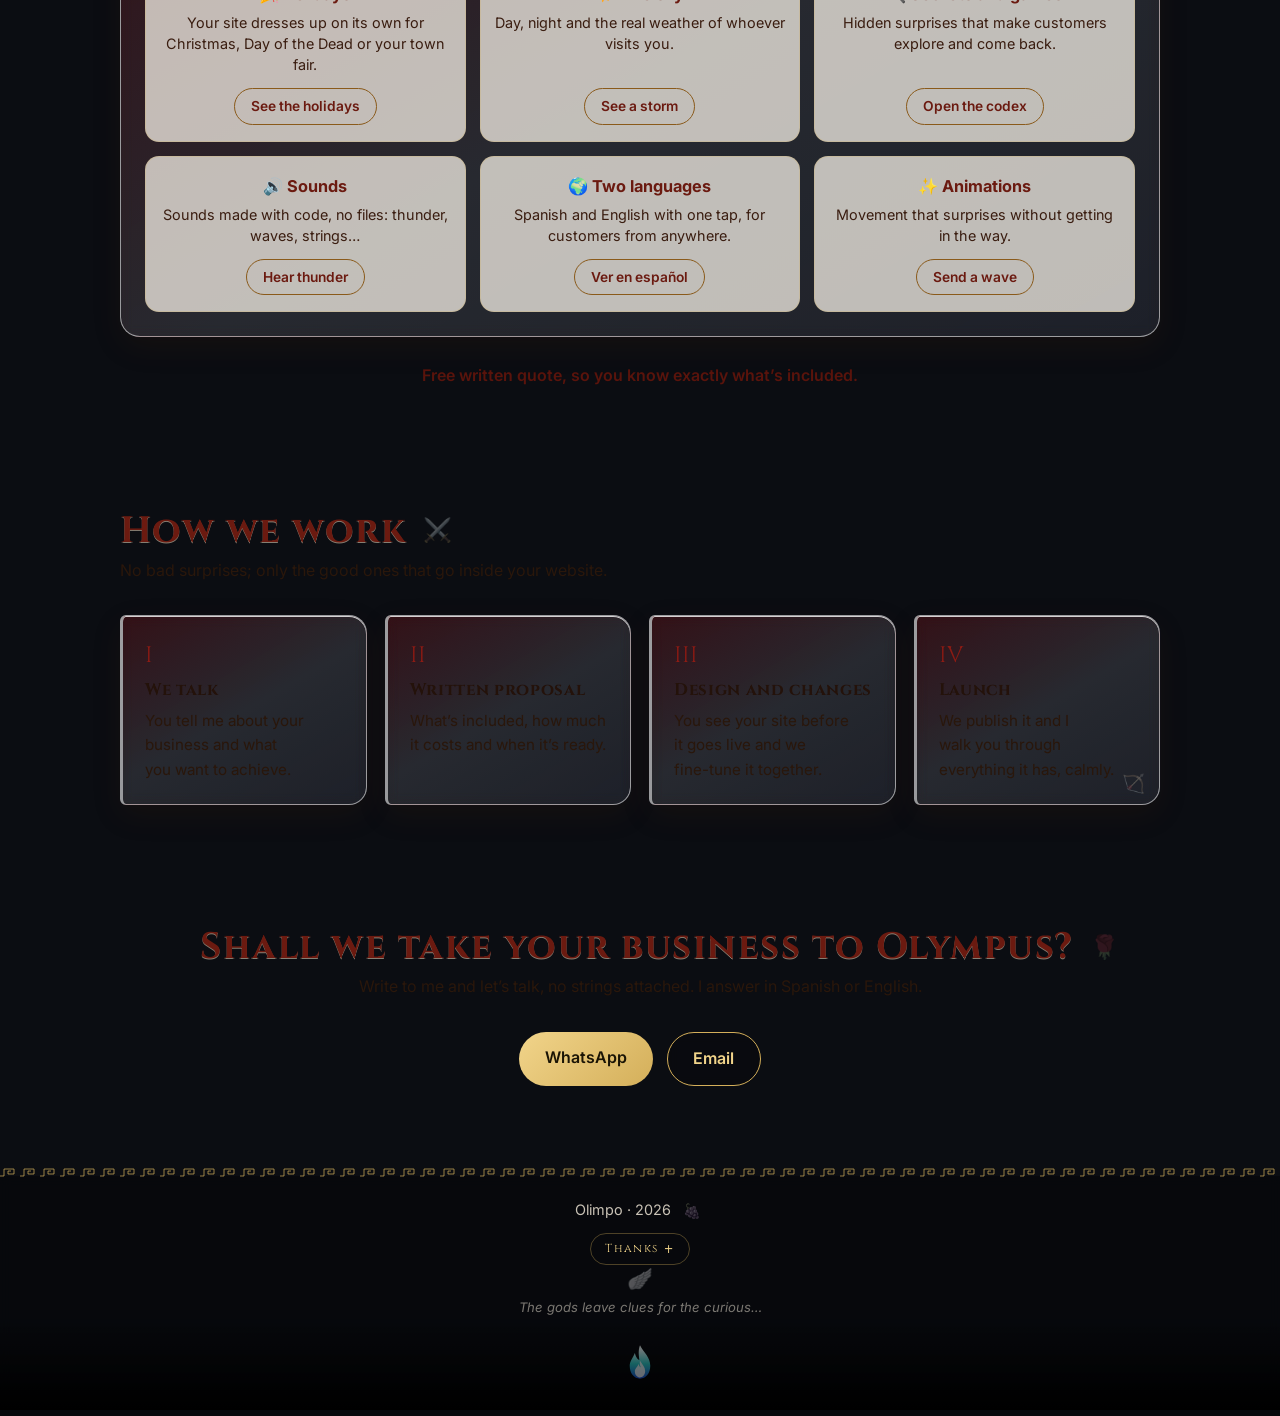
==== commit 04494112: "Voz enigmatica de Olimpo: antetitulo misterioso, Sobre mi sin nombre e isotipo Antetitulo 007 'Los q" ====
--- a/index.html
+++ b/index.html
@@ -4,7 +4,7 @@
 <meta charset="utf-8">
 <meta name="viewport" content="width=device-width, initial-scale=1">
 <title>Olimpo · Diseño web en Aguascalientes</title>
-<meta name="description" content="Olimpo, de Isaac Cifuentes: páginas web para negocios de Aguascalientes que no quieren ser uno más. Con detalles, animaciones y secretos para los curiosos.">
+<meta name="description" content="Olimpo: páginas web para negocios de Aguascalientes que no quieren ser uno más. Con detalles, animaciones y secretos para los curiosos.">
 <meta property="og:type" content="website">
 <meta property="og:url" content="https://codecap2.github.io/">
 <meta property="og:title" content="Olimpo · Para negocios que no quieren ser uno más">
@@ -20,7 +20,7 @@
 <link rel="preconnect" href="https://fonts.googleapis.com">
 <link rel="preconnect" href="https://fonts.gstatic.com" crossorigin>
 <link href="https://fonts.googleapis.com/css2?family=Cinzel:wght@500;700&family=Inter:wght@400;500;600&display=swap" rel="stylesheet">
-<link rel="stylesheet" href="css/estilo.css?v=20261126a">
+<link rel="stylesheet" href="css/estilo.css?v=20261126b">
 </head>
 <body class="noche">
 <svg width="0" height="0" style="position:absolute" aria-hidden="true">
@@ -124,7 +124,7 @@
 <header class="portada" id="inicio">
   <div class="envoltura">
     <div class="columnas" aria-hidden="true"><span></span><span></span><span></span><span></span><span></span></div>
-    <div class="antetitulo" data-en="Olimpo · Web design from Aguascalientes, Mexico">Olimpo · Diseño web en Aguascalientes</div>
+    <div class="antetitulo" data-en="Olimpo · Those who know, know it. No one forgets.">Olimpo · Los que saben, lo conocen. Nadie lo olvida.</div>
     <h1 data-en="For businesses<em>that refuse to blend&nbsp;in</em>">Para negocios<em>que no quieren ser uno&nbsp;más</em></h1>
     <p data-en="Websites with details, animations and secrets that make people remember you, trust you and <strong class=&quot;vuelvan&quot;>come back</strong>.">Páginas web con detalles, animaciones y secretos que hacen que te recuerden, te escriban y <strong class="vuelvan">vuelvan</strong>.</p>
     <div class="botones">
@@ -189,7 +189,7 @@
 
 <footer>
   <div class="envoltura">
-    <div class="fila-pie"><span data-en="Olimpo · Isaac Cifuentes · Made in Aguascalientes, Mexico · 2026">Olimpo · Isaac Cifuentes · Hecho en Aguascalientes · 2026</span> <button class="secreto" data-dios="dioniso" type="button" aria-label="Unas uvas" data-en-aria="Some grapes">🍇</button></div>
+    <div class="fila-pie"><span data-en="Olimpo · 2026">Olimpo · 2026</span> <button class="secreto" data-dios="dioniso" type="button" aria-label="Unas uvas" data-en-aria="Some grapes">🍇</button></div>
     <details class="gracias">
       <summary data-en="Thanks">Agradecimientos</summary>
       <p data-en="Olimpo is designed and coded by hand. To make the world of the gods look and sound real, these creators support us with free licenses. Thank you!">Olimpo se diseña y se programa a mano. Para que el mundo de los dioses se vea y suene real, estos creadores nos apoyan con licencias libres. ¡Gracias!</p>
@@ -285,16 +285,12 @@
     <button class="salir" type="button" data-en="← Leave the temple">← Salir del templo</button>
     <div class="friso"></div>
     <div class="sobre">
-      <div class="medallon"><div class="foto"><img src="img/isaac.webp" alt="Isaac Cifuentes"></div><button class="secreto" data-dios="atenea" type="button" aria-label="Búho" data-en-aria="Owl">🦉</button></div>
+      <div class="medallon"><div class="foto emblema"><img src="img/olimpo-isotipo.svg?v=1" alt="Olimpo"></div><button class="secreto" data-dios="atenea" type="button" aria-label="Búho" data-en-aria="Owl">🦉</button></div>
       <div>
         <h2 data-en="About me">Sobre mí</h2>
-        <p data-en="I’m <strong>Isaac Cifuentes</strong>, from Jesús María, Aguascalientes, Mexico. I founded Olimpo to make websites people enjoy using, not just websites that exist.">Soy <strong>Isaac Cifuentes</strong>, de Jesús María, Aguascalientes. Fundé Olimpo para hacer páginas que la gente disfrute usar, no solo que existan.</p>
-        <p data-en="I used to be a teacher, and today I build solutions with artificial intelligence as a tool, while I take care of every detail myself. I like explaining things calmly and in plain words (I won eight public speaking championships, so talking is my thing). You’ll never be left with doubts about your website.">Fui docente y hoy creo soluciones usando la inteligencia artificial como herramienta, mientras yo cuido cada detalle. Me gusta explicar las cosas con calma y en palabras sencillas (gané ocho campeonatos de oratoria, así que platicar es lo mío). Nunca te vas a quedar con dudas sobre tu página.</p>
+        <p data-en="I founded Olimpo to make websites people enjoy using, not just websites that exist. I tailor every project, take care of every detail, and explain everything calmly and in plain words.">Fundé Olimpo para hacer páginas que la gente disfrute usar, no solo que existan. Trabajo cada proyecto a la medida, cuido cada detalle y te explico todo con calma y en palabras sencillas.</p>
         <div class="datos">
-          <span class="dato" data-en="🎤 8 public speaking titles">🎤 8 campeonatos de oratoria</span>
-          <span class="dato" data-en="🤖 AI-powered development">🤖 Desarrollo con IA</span>
-          <span class="dato" data-en="🧑‍🏫 Former teacher">🧑‍🏫 Fui docente</span>
-          <span class="dato" data-en="🌎 English B2">🌎 Inglés B2</span>
+          <span class="dato" data-en="🌎 Also in English">🌎 También en inglés</span>
           <button class="secreto" id="cadenas" type="button" aria-label="Unas cadenas viejas" data-en-aria="Some old chains" style="font-size:1.25rem">⛓️</button>
         </div>
       </div>
--- a/css/estilo.css
+++ b/css/estilo.css
@@ -222,6 +222,8 @@
 .medallon { width: 220px; height: 220px; margin: 0 auto; border-radius: 50%; border: 3px solid var(--oro); box-shadow: 0 0 0 6px rgba(163,32,29,.35), 0 0 50px rgba(212,175,90,.25); position: relative; }
 .medallon .foto { width: 100%; height: 100%; border-radius: 50%; overflow: hidden; position: relative; background: #111; }
 .medallon .foto img { position: absolute; width: 300px; left: -32px; top: -36px; }
+.medallon .foto.emblema { display: flex; align-items: center; justify-content: center; background: radial-gradient(circle at 50% 42%, #191c24, #0b0d12 72%); }
+.medallon .foto.emblema img { position: static; width: 44%; height: auto; filter: drop-shadow(0 0 10px rgba(228,8,10,.45)); }
 .medallon .secreto { position: absolute; right: 2px; bottom: 6px; font-size: 1.6rem; z-index: 2; }
 .datos { display: flex; flex-wrap: wrap; align-items: center; gap: 10px; margin-top: 1rem; }
 @media (max-width: 760px) { .datos { justify-content: center; } }
